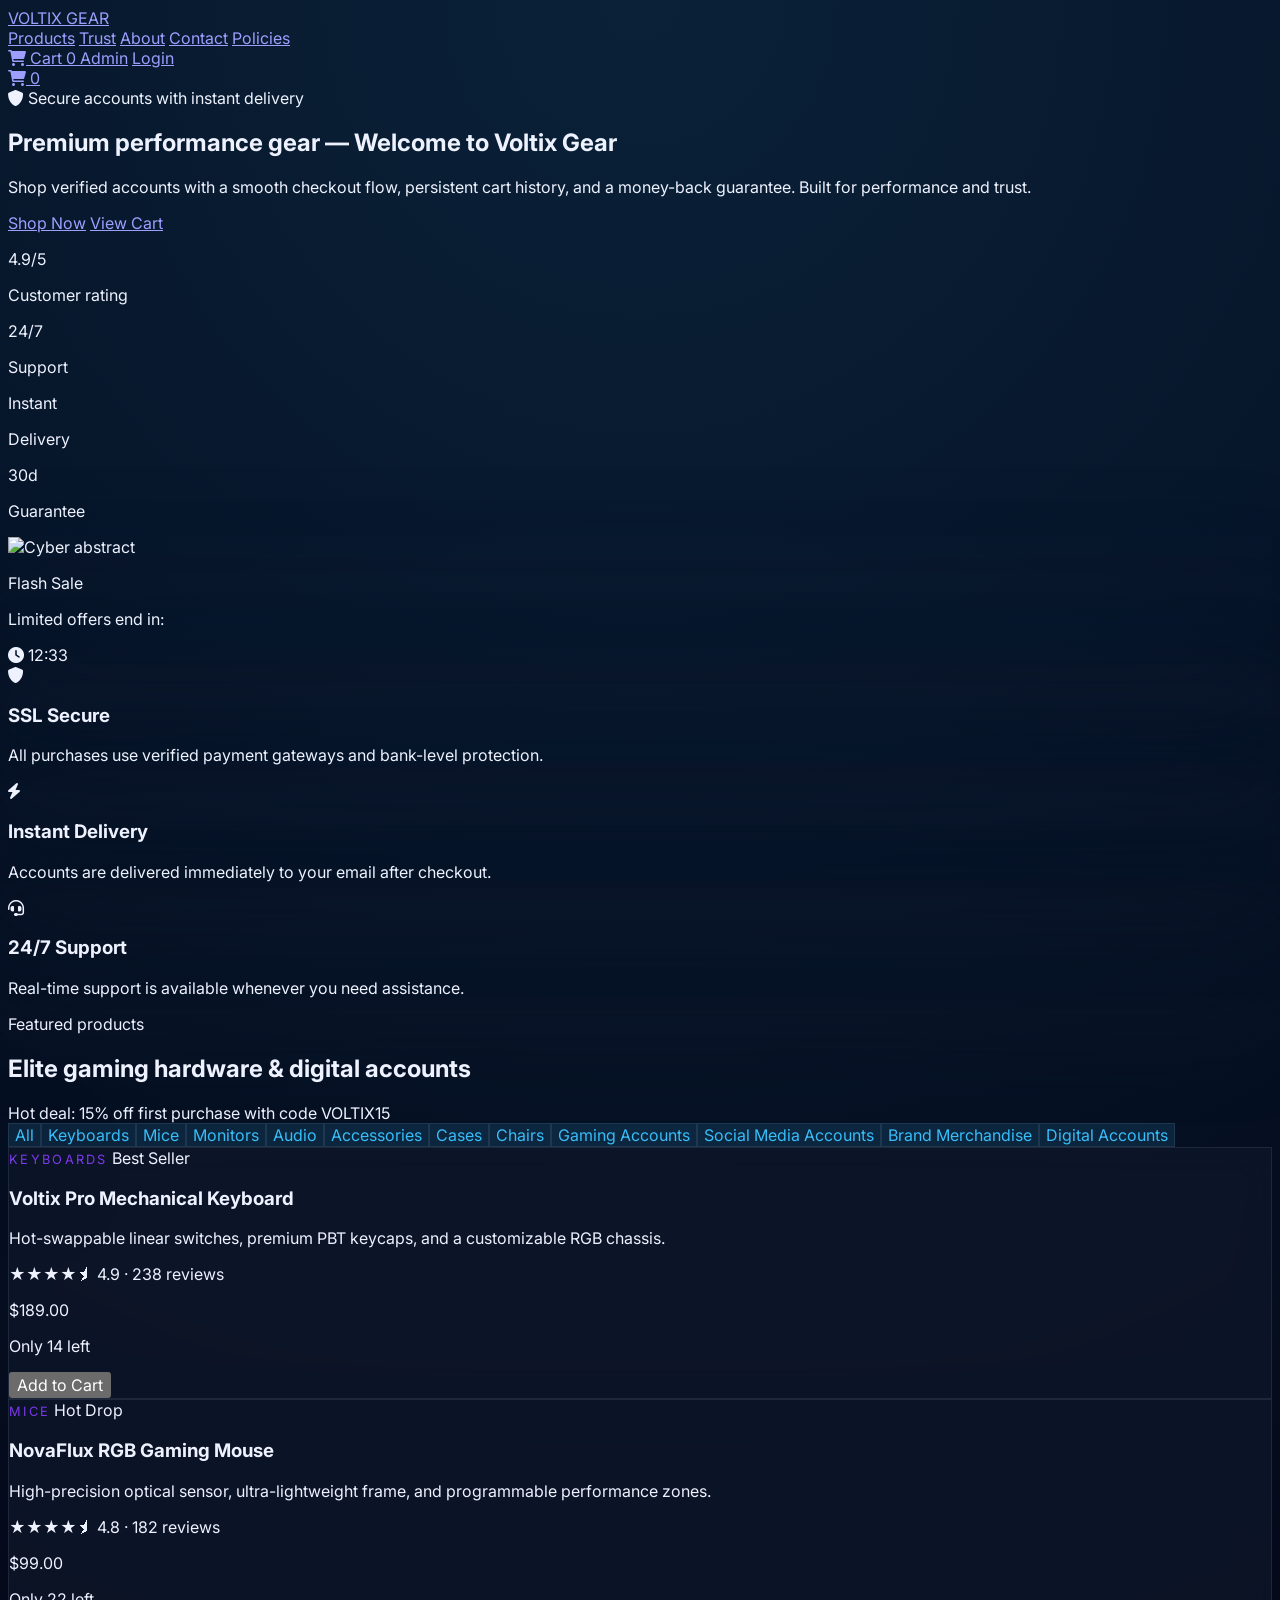
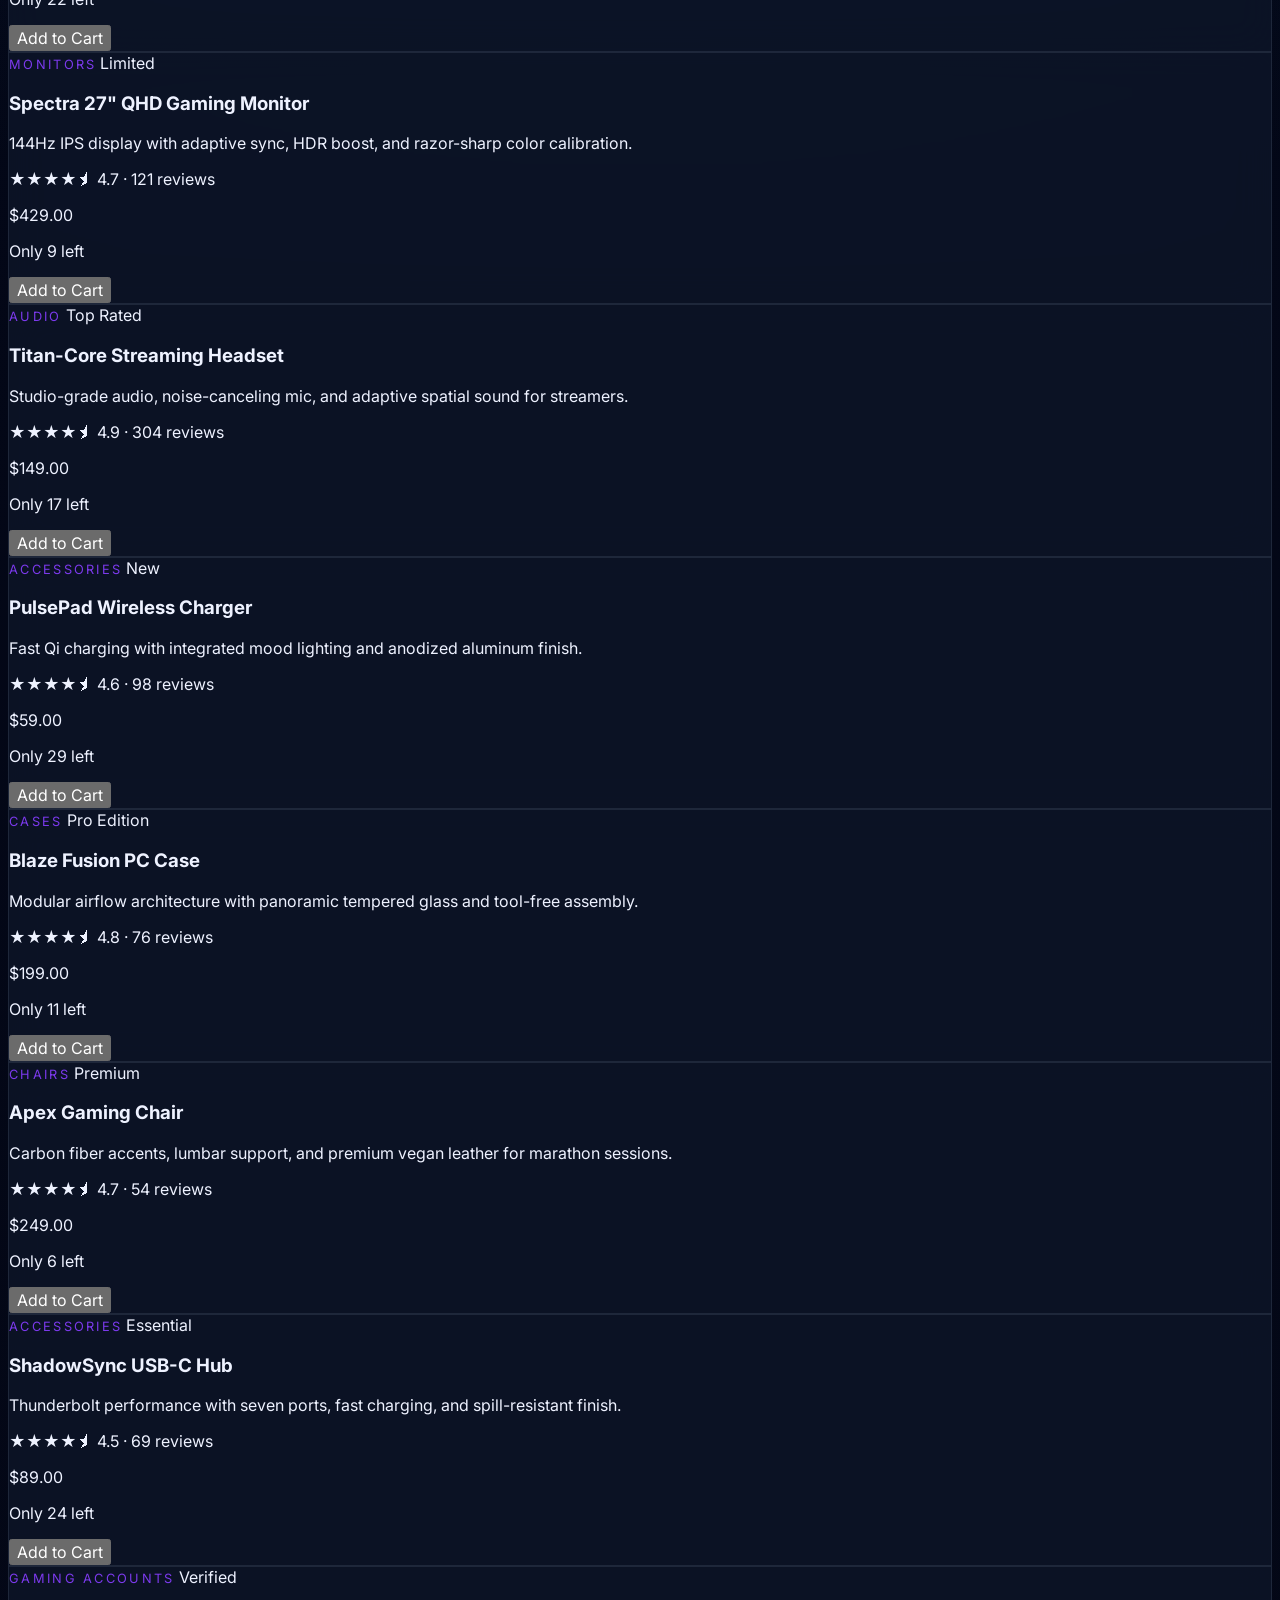
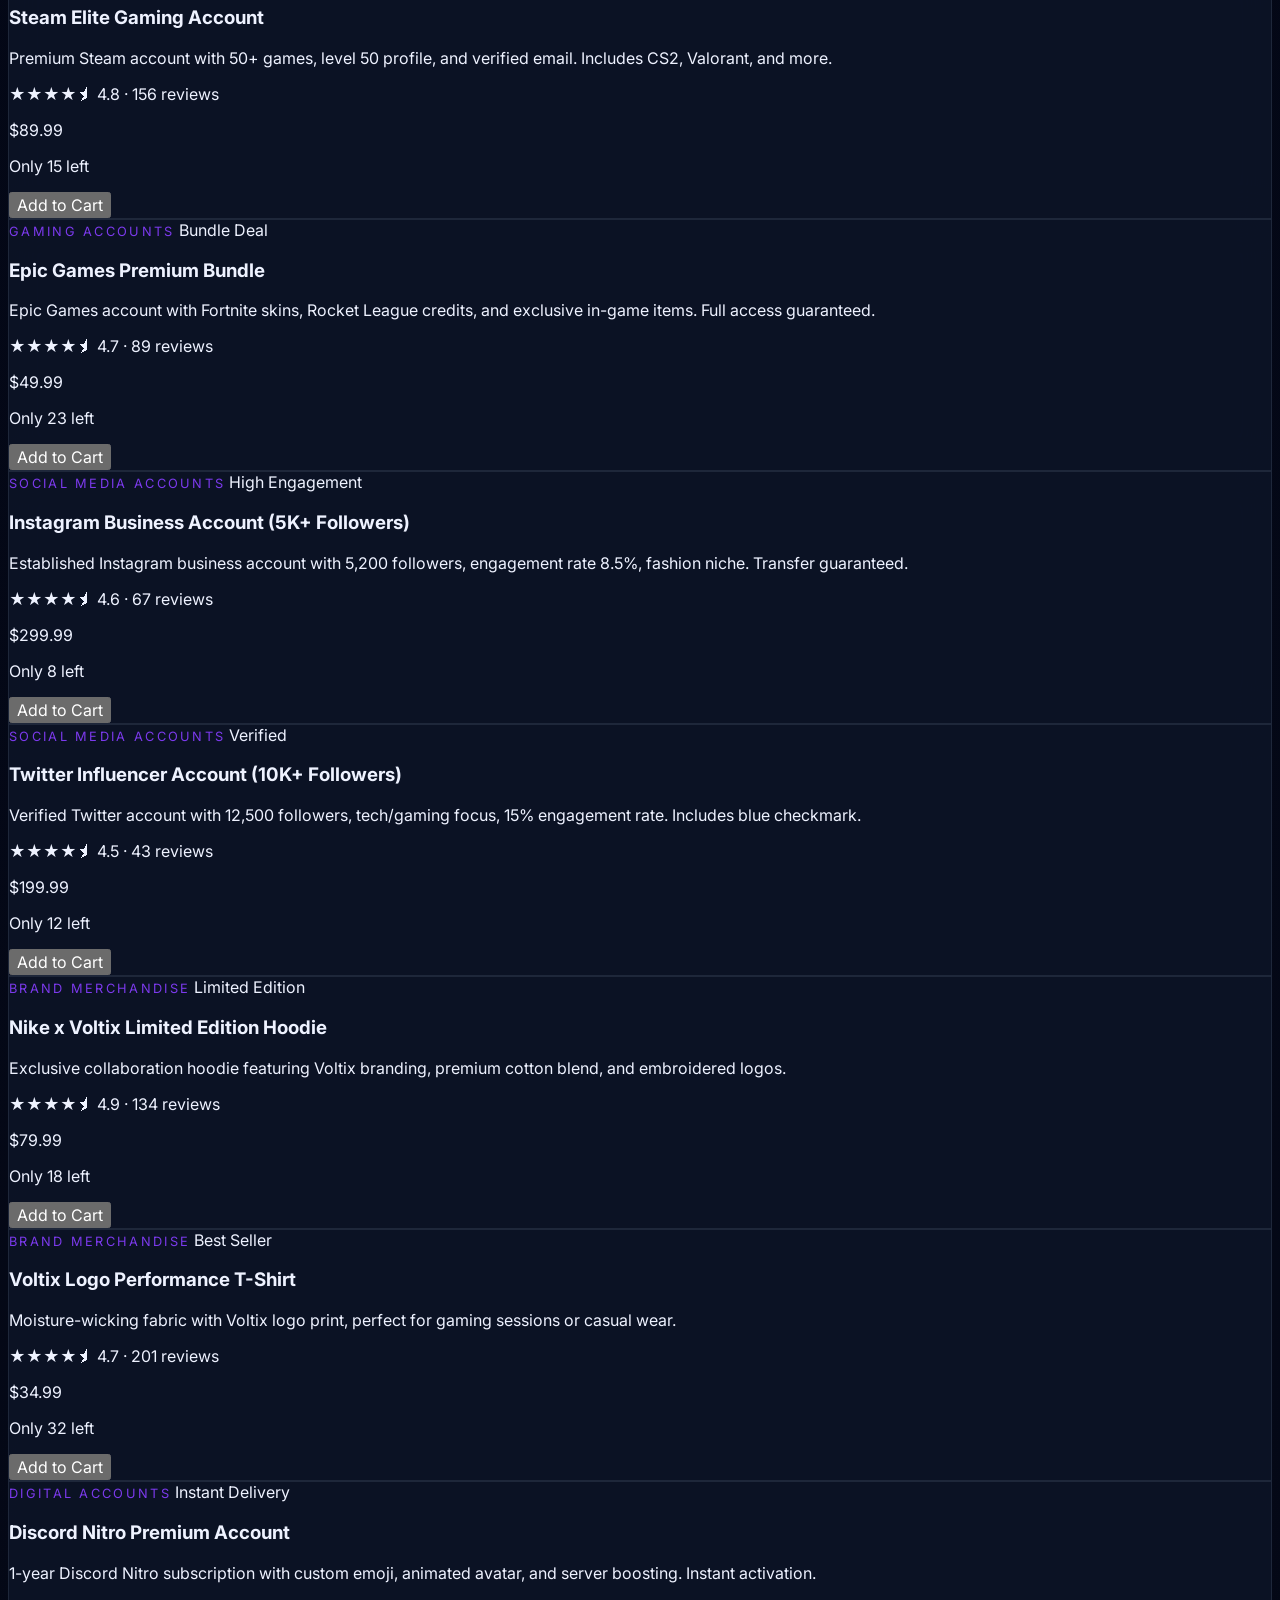
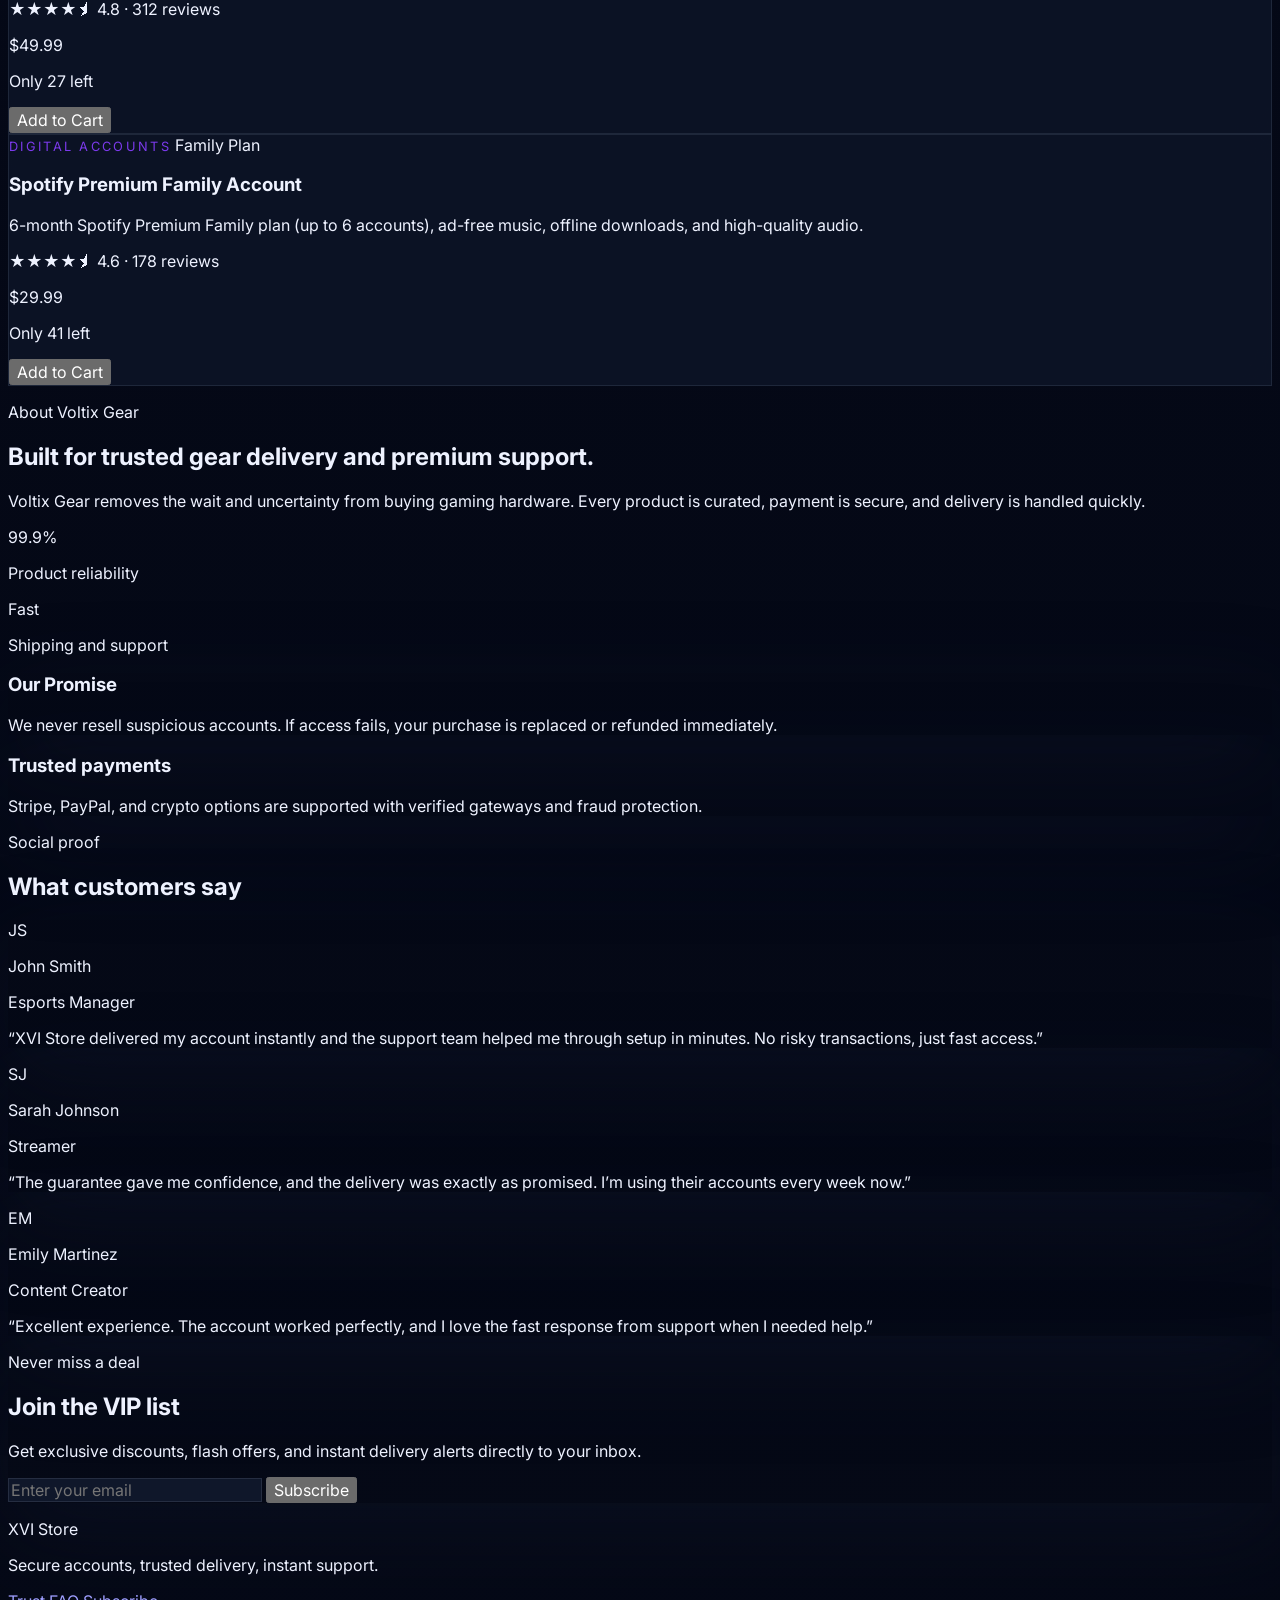
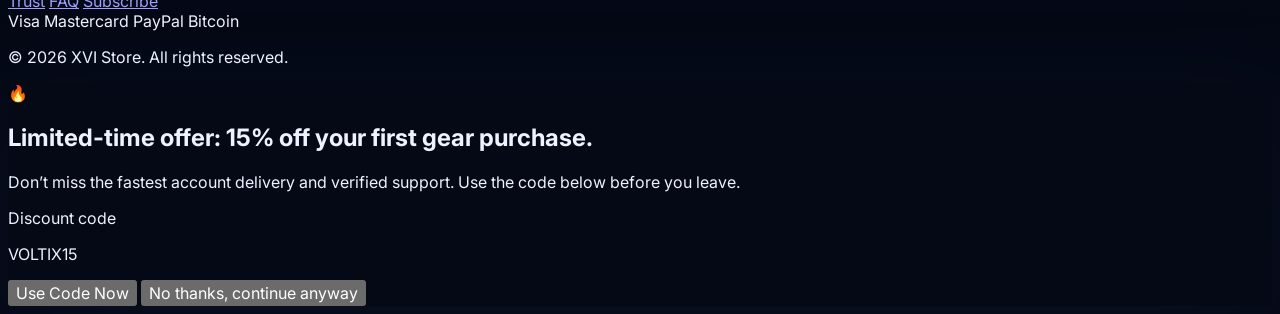
==== index.html @ 2f72af15 "Add digital accounts and brand merchandise products with new categories" ====
<!DOCTYPE html>
<html lang="en">

<head>
    <meta charset="UTF-8">
    <meta name="viewport" content="width=device-width, initial-scale=1.0">
    <title>Voltix Gear | Premium Gaming Hardware</title>
    <meta name="description"
        content="Voltix Gear delivers premium gaming gear with fast delivery, secure checkout, and support.">
    <link href="https://fonts.googleapis.com/css2?family=Inter:wght@400;600;800&display=swap" rel="stylesheet">
    <link href="https://cdnjs.cloudflare.com/ajax/libs/font-awesome/6.0.0/css/all.min.css" rel="stylesheet">
    <script src="https://cdn.tailwindcss.com"></script>
    <link rel="stylesheet" href="css/style.css">
</head>

<body class="bg-slate-950 text-white antialiased">
    <header class="sticky top-0 z-40 bg-slate-900 border-b border-slate-800">
        <div class="max-w-7xl mx-auto px-4 sm:px-6 lg:px-8">
            <div class="flex items-center justify-between h-16">
                <a href="index.html" class="text-sky-300 font-extrabold text-2xl tracking-wider">VOLTIX <span
                        class="text-white">GEAR</span></a>
                <nav class="hidden md:flex items-center gap-8 text-sm font-medium text-gray-300">
                    <a href="#products" class="hover:text-yellow-400 transition">Products</a>
                    <a href="#trust" class="hover:text-yellow-400 transition">Trust</a>
                    <a href="about.html" class="hover:text-yellow-400 transition">About</a>
                    <a href="contact.html" class="hover:text-yellow-400 transition">Contact</a>
                    <a href="policies.html" class="hover:text-yellow-400 transition">Policies</a>
                </nav>
                <div class="hidden md:flex items-center gap-4">
                    <a href="cart.html"
                        class="relative inline-flex items-center gap-2 rounded-full bg-slate-800 px-4 py-2 text-sm font-semibold text-gray-200 hover:bg-slate-700 transition">
                        <i class="fas fa-shopping-cart"></i>
                        Cart
                        <span id="cartCount"
                            class="inline-flex h-6 min-w-[1.5rem] items-center justify-center rounded-full bg-yellow-400 text-slate-950 text-xs font-bold">0</span>
                    </a>
                    <a href="admin.html"
                        class="rounded-full border border-slate-700 px-4 py-2 text-sm text-gray-300 hover:border-yellow-400 hover:text-white transition">Admin</a>
                    <span id="userStatus" class="text-sm text-gray-300"></span>
                </div>
                <a href="cart.html"
                    class="md:hidden inline-flex items-center gap-2 rounded-full bg-yellow-400 px-4 py-2 text-slate-950 text-sm font-bold hover:bg-yellow-500 transition">
                    <i class="fas fa-shopping-cart"></i>
                    <span id="cartCountMobile">0</span>
                </a>
            </div>
        </div>
    </header>
    <main>
        <section class="relative overflow-hidden bg-slate-950">
            <div class="absolute inset-0 bg-gradient-to-br from-slate-950 via-transparent to-[#0b1120] opacity-80">
            </div>
            <div class="relative max-w-7xl mx-auto px-4 sm:px-6 lg:px-8 py-24 lg:py-32">
                <div class="grid gap-12 lg:grid-cols-2 items-center">
                    <div class="space-y-8">
                        <div
                            class="inline-flex items-center gap-3 rounded-full bg-slate-900/80 px-4 py-2 text-sm text-amber-300 font-semibold tracking-wide">
                            <i class="fas fa-shield-alt"></i>
                            Secure accounts with instant delivery
                        </div>
                        <div class="space-y-6">
                            <h1 class="text-5xl md:text-6xl font-extrabold leading-tight tracking-tight">
                                Premium performance gear — <span class="text-yellow-400">Welcome to Voltix
                                    Gear</span>
                            </h1>
                            <p class="text-lg md:text-xl text-gray-300 max-w-2xl body-text">Shop verified accounts with
                                a smooth checkout flow, persistent cart history, and a money-back guarantee. Built for
                                performance and trust.</p>
                        </div>
                        <div class="flex flex-col sm:flex-row gap-4 sm:items-center">
                            <a href="#products"
                                class="inline-flex items-center justify-center rounded-full bg-yellow-400 px-8 py-4 text-sm font-bold text-slate-950 transition hover:bg-yellow-500">Shop
                                Now</a>
                            <a href="cart.html"
                                class="inline-flex items-center justify-center rounded-full border border-slate-700 px-8 py-4 text-sm font-semibold text-white hover:border-yellow-400 transition">View
                                Cart</a>
                        </div>
                        <div class="grid grid-cols-2 gap-4 sm:grid-cols-4">
                            <div class="rounded-3xl bg-slate-950/90 border border-slate-800 p-5 text-center">
                                <p class="text-3xl font-bold text-white">4.9/5</p>
                                <p class="text-sm text-gray-400">Customer rating</p>
                            </div>
                            <div class="rounded-3xl bg-slate-950/90 border border-slate-800 p-5 text-center">
                                <p class="text-3xl font-bold text-white">24/7</p>
                                <p class="text-sm text-gray-400">Support</p>
                            </div>
                            <div class="rounded-3xl bg-slate-950/90 border border-slate-800 p-5 text-center">
                                <p class="text-3xl font-bold text-white">Instant</p>
                                <p class="text-sm text-gray-400">Delivery</p>
                            </div>
                            <div class="rounded-3xl bg-slate-950/90 border border-slate-800 p-5 text-center">
                                <p class="text-3xl font-bold text-white">30d</p>
                                <p class="text-sm text-gray-400">Guarantee</p>
                            </div>
                        </div>
                    </div>
                    <div class="relative">
                        <div class="absolute -right-12 top-12 w-56 h-56 rounded-full bg-yellow-400/15 blur-3xl"></div>
                        <img src="https://images.unsplash.com/photo-1550751827-4bd374c3f58b?ixlib=rb-1.2.1&auto=format&fit=crop&w=1200&q=80"
                            alt="Cyber abstract" class="w-full rounded-[2rem] border border-slate-800 shadow-soft">
                        <div
                            class="absolute bottom-0 left-1/2 right-1/2 translate-x-[-50%] translate-y-1/2 w-11/12 rounded-3xl bg-slate-950/95 border border-slate-800 p-6 shadow-soft lg:w-4/5">
                            <div class="flex flex-col sm:flex-row sm:items-center sm:justify-between gap-4">
                                <div>
                                    <p class="text-sm uppercase tracking-[0.4em] text-amber-300 font-semibold">Flash
                                        Sale</p>
                                    <p class="mt-2 text-lg font-bold text-white">Limited offers end in:</p>
                                </div>
                                <div
                                    class="inline-flex items-center gap-2 rounded-full bg-slate-900 px-4 py-2 text-sm text-white">
                                    <i class="fas fa-clock"></i>
                                    <span id="heroCountdown">00:12:34</span>
                                </div>
                            </div>
                        </div>
                    </div>
                </div>
            </div>
        </section>
        <section id="trust" class="py-16 bg-slate-900 border-t border-slate-800">
            <div class="max-w-7xl mx-auto px-4 sm:px-6 lg:px-8">
                <div class="grid gap-6 md:grid-cols-3">
                    <div class="rounded-3xl border border-slate-800 bg-slate-950/80 p-8 text-center shadow-soft">
                        <i class="fas fa-shield-alt text-yellow-400 text-4xl mb-4"></i>
                        <h3 class="text-xl font-bold mb-2">SSL Secure</h3>
                        <p class="text-gray-300 body-text">All purchases use verified payment gateways and bank-level
                            protection.</p>
                    </div>
                    <div class="rounded-3xl border border-slate-800 bg-slate-950/80 p-8 text-center shadow-soft">
                        <i class="fas fa-bolt text-yellow-400 text-4xl mb-4"></i>
                        <h3 class="text-xl font-bold mb-2">Instant Delivery</h3>
                        <p class="text-gray-300 body-text">Accounts are delivered immediately to your email after
                            checkout.</p>
                    </div>
                    <div class="rounded-3xl border border-slate-800 bg-slate-950/80 p-8 text-center shadow-soft">
                        <i class="fas fa-headset text-yellow-400 text-4xl mb-4"></i>
                        <h3 class="text-xl font-bold mb-2">24/7 Support</h3>
                        <p class="text-gray-300 body-text">Real-time support is available whenever you need assistance.
                        </p>
                    </div>
                </div>
            </div>
        </section>
        <section id="products" class="py-16">
            <div class="max-w-7xl mx-auto px-4 sm:px-6 lg:px-8">
                <div class="flex flex-col gap-4 md:flex-row md:items-end md:justify-between mb-10">
                    <div>
                        <p class="text-sm uppercase tracking-[0.35em] text-amber-300 font-semibold">Featured products
                        </p>
                        <h2 class="mt-3 text-4xl font-extrabold text-white">Elite gaming hardware & digital accounts</h2>
                    </div>
                    <div class="rounded-full bg-slate-900 border border-slate-800 px-4 py-3 text-sm text-gray-300">
                        <span class="font-semibold text-white">Hot deal:</span> 15% off first purchase with code <span
                            class="text-amber-300">VOLTIX15</span>
                    </div>
                </div>
                <div id="categoryFilters" class="flex flex-wrap gap-4 mb-8"></div>
                <div id="productGrid" class="grid gap-6 lg:grid-cols-4"></div>
            </div>
        </section>
        <section id="about" class="py-16 bg-slate-900 border-t border-slate-800">
            <div class="max-w-7xl mx-auto px-4 sm:px-6 lg:px-8">
                <div class="grid gap-10 lg:grid-cols-2 items-center">
                    <div>
                        <p class="text-sm uppercase tracking-[0.35em] text-amber-300 font-semibold">About Voltix Gear
                        </p>
                        <h2 class="mt-3 text-4xl font-extrabold text-white">Built for trusted gear delivery and premium
                            support.</h2>
                        <p class="mt-6 text-gray-300 body-text leading-8">Voltix Gear removes the wait and uncertainty
                            from buying gaming hardware. Every product is curated, payment is secure, and delivery is
                            handled quickly.</p>
                        <div class="mt-8 grid gap-4 sm:grid-cols-2">
                            <div class="rounded-3xl bg-slate-950/90 border border-slate-800 p-6">
                                <p class="text-3xl font-bold text-white">99.9%</p>
                                <p class="text-gray-400 text-sm">Product reliability</p>
                            </div>
                            <div class="rounded-3xl bg-slate-950/90 border border-slate-800 p-6">
                                <p class="text-3xl font-bold text-white"><span class="text-yellow-400">Fast</span></p>
                                <p class="text-gray-400 text-sm">Shipping and support</p>
                            </div>
                        </div>
                    </div>
                    <div class="space-y-5">
                        <div class="rounded-3xl bg-slate-950/95 border border-slate-800 p-6 shadow-soft">
                            <h3 class="text-xl font-bold text-white mb-3">Our Promise</h3>
                            <p class="text-gray-300 body-text">We never resell suspicious accounts. If access fails,
                                your purchase is replaced or refunded immediately.</p>
                        </div>
                        <div class="rounded-3xl bg-slate-950/95 border border-slate-800 p-6 shadow-soft">
                            <h3 class="text-xl font-bold text-white mb-3">Trusted payments</h3>
                            <p class="text-gray-300 body-text">Stripe, PayPal, and crypto options are supported with
                                verified gateways and fraud protection.</p>
                        </div>
                    </div>
                </div>
            </div>
        </section>
        <section id="testimonials" class="py-16">
            <div class="max-w-7xl mx-auto px-4 sm:px-6 lg:px-8">
                <div class="text-center mb-12">
                    <p class="text-sm uppercase tracking-[0.35em] text-amber-300 font-semibold">Social proof</p>
                    <h2 class="mt-3 text-4xl font-extrabold text-white">What customers say</h2>
                </div>
                <div class="grid gap-6 md:grid-cols-3">
                    <article class="rounded-[2rem] bg-slate-950/95 border border-slate-800 p-8 shadow-soft">
                        <div class="flex items-center gap-4 mb-5">
                            <span
                                class="inline-flex h-12 w-12 items-center justify-center rounded-full bg-yellow-400 text-slate-950">JS</span>
                            <div>
                                <p class="font-semibold text-white">John Smith</p>
                                <p class="text-sm text-gray-400">Esports Manager</p>
                            </div>
                        </div>
                        <p class="text-gray-300 body-text">“XVI Store delivered my account instantly and the support
                            team helped me through setup in minutes. No risky transactions, just fast access.”</p>
                    </article>
                    <article class="rounded-[2rem] bg-slate-950/95 border border-slate-800 p-8 shadow-soft">
                        <div class="flex items-center gap-4 mb-5">
                            <span
                                class="inline-flex h-12 w-12 items-center justify-center rounded-full bg-yellow-400 text-slate-950">SJ</span>
                            <div>
                                <p class="font-semibold text-white">Sarah Johnson</p>
                                <p class="text-sm text-gray-400">Streamer</p>
                            </div>
                        </div>
                        <p class="text-gray-300 body-text">“The guarantee gave me confidence, and the delivery was
                            exactly as promised. I’m using their accounts every week now.”</p>
                    </article>
                    <article class="rounded-[2rem] bg-slate-950/95 border border-slate-800 p-8 shadow-soft">
                        <div class="flex items-center gap-4 mb-5">
                            <span
                                class="inline-flex h-12 w-12 items-center justify-center rounded-full bg-yellow-400 text-slate-950">EM</span>
                            <div>
                                <p class="font-semibold text-white">Emily Martinez</p>
                                <p class="text-sm text-gray-400">Content Creator</p>
                            </div>
                        </div>
                        <p class="text-gray-300 body-text">“Excellent experience. The account worked perfectly, and I
                            love the fast response from support when I needed help.”</p>
                    </article>
                </div>
            </div>
        </section>
        <section id="capture" class="py-16 bg-slate-900 border-t border-slate-800">
            <div class="max-w-4xl mx-auto px-4 sm:px-6 lg:px-8 text-center">
                <div class="rounded-[2rem] bg-slate-950/95 border border-slate-800 p-10 shadow-soft">
                    <p class="text-sm uppercase tracking-[0.35em] text-amber-300 font-semibold">Never miss a deal</p>
                    <h2 class="mt-4 text-4xl font-extrabold text-white">Join the VIP list</h2>
                    <p class="mt-4 text-gray-300 body-text mx-auto max-w-2xl">Get exclusive discounts, flash offers, and
                        instant delivery alerts directly to your inbox.</p>
                    <form class="mt-8 grid gap-4 sm:grid-cols-[1fr_auto]">
                        <input type="email" placeholder="Enter your email"
                            class="rounded-full border border-slate-700 bg-slate-900 px-5 py-4 text-white outline-none focus:border-yellow-400 focus:ring-2 focus:ring-amber-300" />
                        <button
                            class="rounded-full bg-yellow-400 px-6 py-4 font-bold text-slate-950 hover:bg-yellow-500 transition">Subscribe</button>
                    </form>
                </div>
            </div>
        </section>
    </main>
    <footer class="bg-slate-900 border-t border-slate-800 py-12">
        <div class="max-w-7xl mx-auto px-4 sm:px-6 lg:px-8 text-center">
            <div class="flex flex-col items-center gap-4 sm:flex-row sm:justify-between sm:text-left">
                <div>
                    <p class="text-lg font-bold text-white">XVI Store</p>
                    <p class="text-gray-400 text-sm">Secure accounts, trusted delivery, instant support.</p>
                </div>
                <div class="flex flex-wrap justify-center gap-4 text-sm text-gray-400">
                    <a href="#trust" class="hover:text-yellow-400 transition">Trust</a>
                    <a href="#faq" class="hover:text-yellow-400 transition">FAQ</a>
                    <a href="#capture" class="hover:text-yellow-400 transition">Subscribe</a>
                </div>
            </div>
            <div class="mt-10 flex flex-wrap justify-center gap-4 text-gray-500 text-sm">
                <span>Visa</span>
                <span>Mastercard</span>
                <span>PayPal</span>
                <span>Bitcoin</span>
            </div>
            <p class="mt-8 text-gray-600 text-xs">&copy; 2026 XVI Store. All rights reserved.</p>
        </div>
    </footer>
    <div id="exitIntentModal" class="fixed inset-0 hidden items-center justify-center dialog-backdrop px-4 py-6 z-50">
        <div class="bg-slate-900 border border-slate-800 rounded-3xl max-w-lg w-full p-8 text-center shadow-soft">
            <div class="mb-6">
                <span
                    class="inline-flex items-center justify-center w-16 h-16 rounded-full bg-yellow-400 text-slate-950 text-2xl">🔥</span>
            </div>
            <h2 class="text-3xl font-extrabold mb-4">Limited-time offer: 15% off your first gear purchase.</h2>
            <p class="text-gray-300 body-text mb-6">Don’t miss the fastest account delivery and verified support. Use
                the code below before you leave.</p>
            <div class="rounded-xl bg-slate-950/80 border border-slate-800 p-4 mb-6">
                <p class="text-sm uppercase tracking-[0.25em] text-amber-300 font-semibold">Discount code</p>
                <p class="text-2xl font-bold text-white mt-2">VOLTIX15</p>
            </div>
            <button onclick="closeExitModal()"
                class="w-full inline-flex items-center justify-center rounded-full bg-yellow-400 text-slate-950 font-bold px-6 py-3 hover:bg-yellow-500 transition">Use
                Code Now</button>
            <button onclick="closeExitModal()" class="mt-4 text-sm text-gray-400 hover:text-white">No thanks, continue
                anyway</button>
        </div>
    </div>
    <script src="js/store.js" defer></script>
    <script src="js/main.js" defer></script>
</body>

</html>
---- css/style.css ----
:root {
    color-scheme: dark;
    --bg: #050916;
    --surface: #0f172a;
    --surface-soft: rgba(15, 23, 42, 0.72);
    --surface-strong: #111827;
    --text: #eef2ff;
    --muted: #94a3b8;
    --accent: #38bdf8;
    --accent-strong: #60a5fa;
    --accent-soft: rgba(56, 189, 248, 0.14);
    --success: #22c55e;
    --warning: #fbbf24;
    --danger: #fb7185;
    --radius: 30px;
}

html {
    scroll-behavior: smooth;
}

body {
    min-height: 100vh;
    font-family: 'Inter', sans-serif;
    background: radial-gradient(circle at top, rgba(56, 189, 248, 0.15), transparent 28%), linear-gradient(180deg, #020617 0%, #050916 100%);
    color: var(--text);
}

button,
input,
select,
textarea {
    font: inherit;
}

img {
    display: block;
    max-width: 100%;
}

.gradient-ring {
    position: relative;
    overflow: hidden;
    border-radius: 999px;
}

.gradient-ring::before {
    content: '';
    position: absolute;
    inset: 0;
    margin: -1px;
    background: linear-gradient(135deg, var(--accent), #7c3aed, rgba(255, 255, 255, 0.08));
    filter: blur(24px);
    opacity: 0.6;
}

.shadow-soft {
    box-shadow: 0 28px 90px rgba(15, 23, 42, 0.45);
}

.glass-card {
    background: rgba(15, 23, 42, 0.78);
    backdrop-filter: blur(18px);
    border: 1px solid rgba(148, 163, 184, 0.14);
}

.brand-logo {
    letter-spacing: 0.26em;
    text-transform: uppercase;
    font-weight: 800;
}

.category-pill {
    background: var(--surface-strong);
    color: var(--muted);
    border: 1px solid rgba(148, 163, 184, 0.14);
    transition: all 0.3s ease;
}

.category-pill:hover {
    background: var(--surface);
    color: var(--text);
    border-color: var(--accent);
}

.category-pill.active {
    background: var(--accent);
    color: var(--surface);
    border-color: var(--accent);
}

.toast {
    position: fixed;
    left: 50%;
    top: 1.5rem;
    transform: translateX(-50%) translateY(-120%);
    z-index: 60;
    padding: 1rem 1.4rem;
    border-radius: 999px;
    background: rgba(15, 23, 42, 0.94);
    border: 1px solid rgba(56, 189, 248, 0.22);
    color: #e0f2fe;
    opacity: 0;
    pointer-events: none;
    transition: transform 0.28s ease, opacity 0.28s ease;
}

.toast.active {
    transform: translateX(-50%) translateY(0);
    opacity: 1;
    pointer-events: auto;
}

.section-title {
    letter-spacing: 0.22em;
    text-transform: uppercase;
    color: #7dd3fc;
}

.card-label {
    font-size: 0.8rem;
    letter-spacing: 0.18em;
    text-transform: uppercase;
    color: #7c3aed;
}

.category-pill {
    background: rgba(56, 189, 248, 0.12);
    color: #38bdf8;
}

.btn-primary {
    background: linear-gradient(135deg, #38bdf8, #7c3aed);
    color: #ffffff;
}

.btn-primary:hover {
    filter: brightness(1.05);
}

input,
select,
textarea {
    background: #0f172a;
    border: 1px solid rgba(148, 163, 184, 0.16);
    color: var(--text);
    transition: border-color 0.22s ease, box-shadow 0.22s ease;
}

input:focus,
select:focus,
textarea:focus {
    outline: none;
    border-color: rgba(56, 189, 248, 0.88);
    box-shadow: 0 0 0 4px rgba(56, 189, 248, 0.12);
}

.product-card {
    transition: transform 0.28s ease, box-shadow 0.28s ease, border-color 0.28s ease;
}

.product-card:hover {
    transform: translateY(-6px);
    box-shadow: 0 28px 85px rgba(15, 23, 42, 0.35);
    border-color: rgba(56, 189, 248, 0.35);
}

.product-rating i {
    color: #38bdf8;
}

@media (max-width: 640px) {
    .hero-grid {
        display: grid;
        gap: 1.5rem;
    }

    .hero-visual {
        min-height: 360px;
    }
}
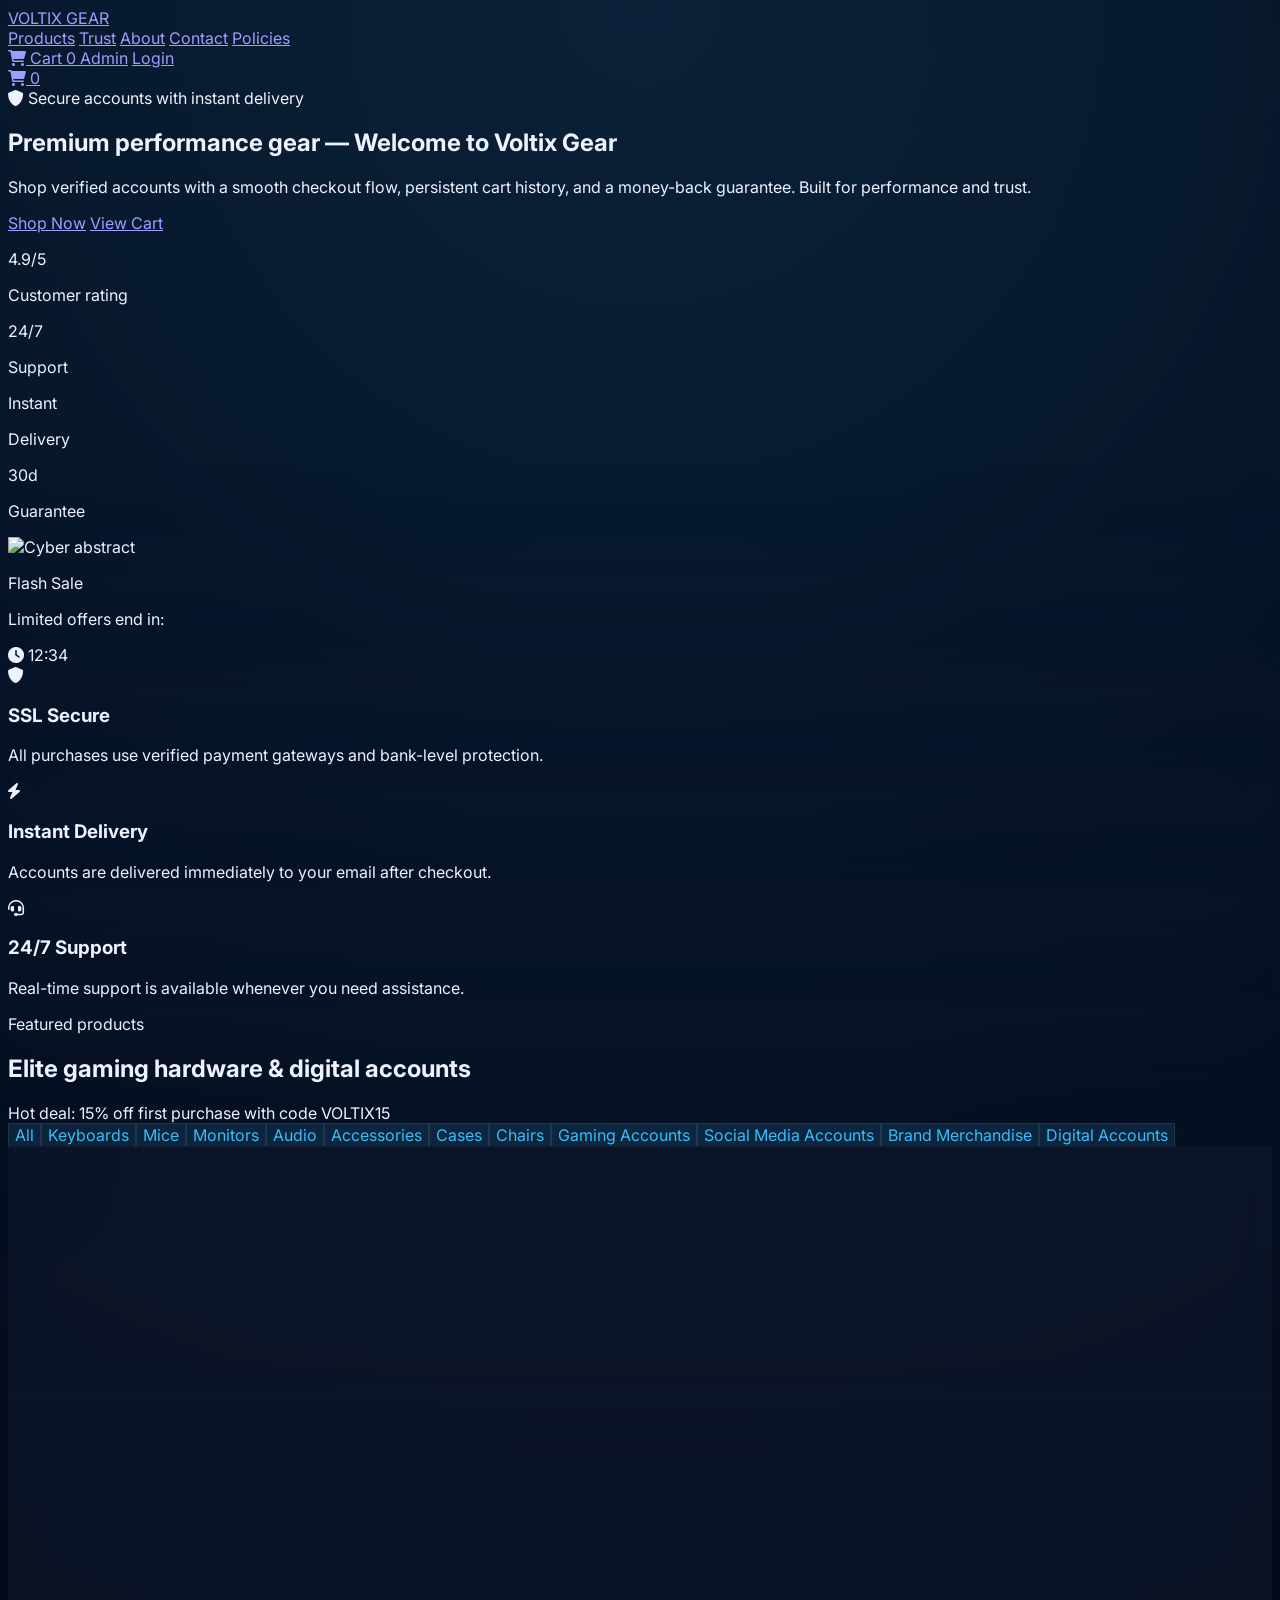
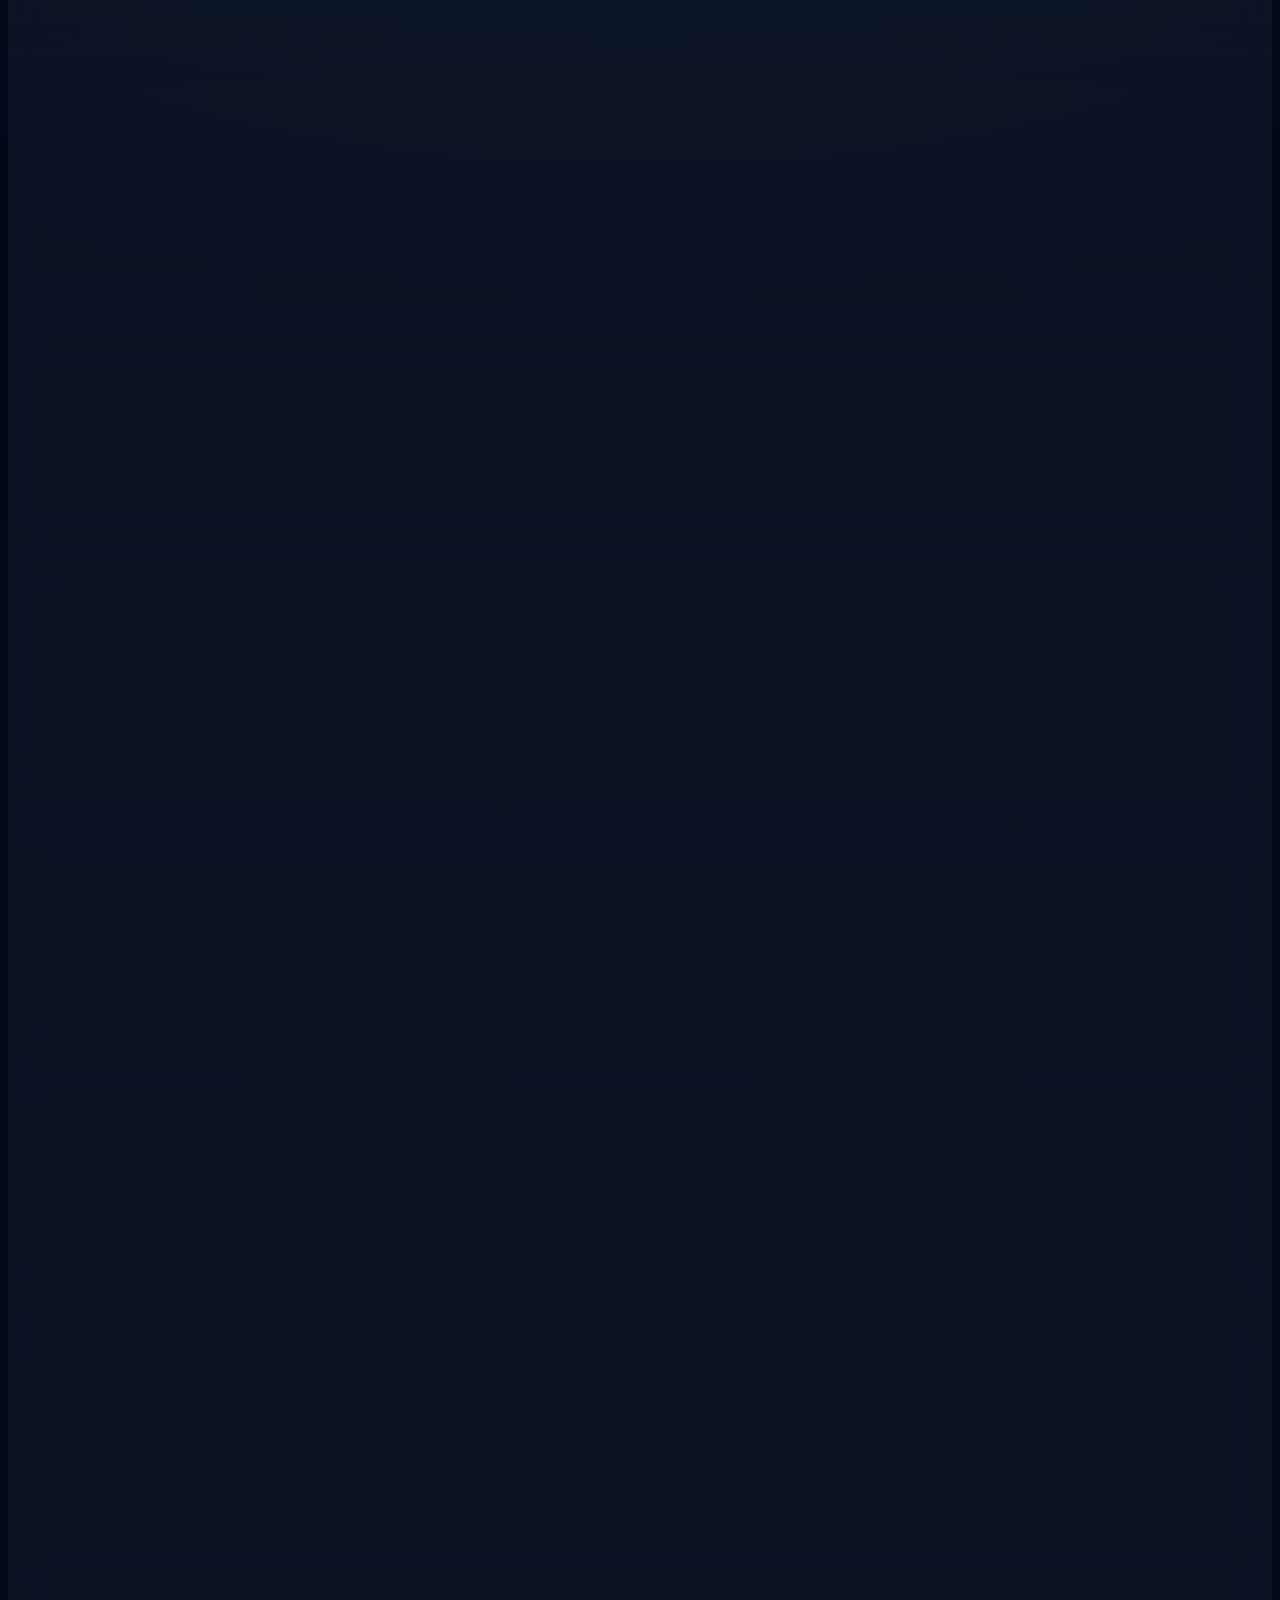
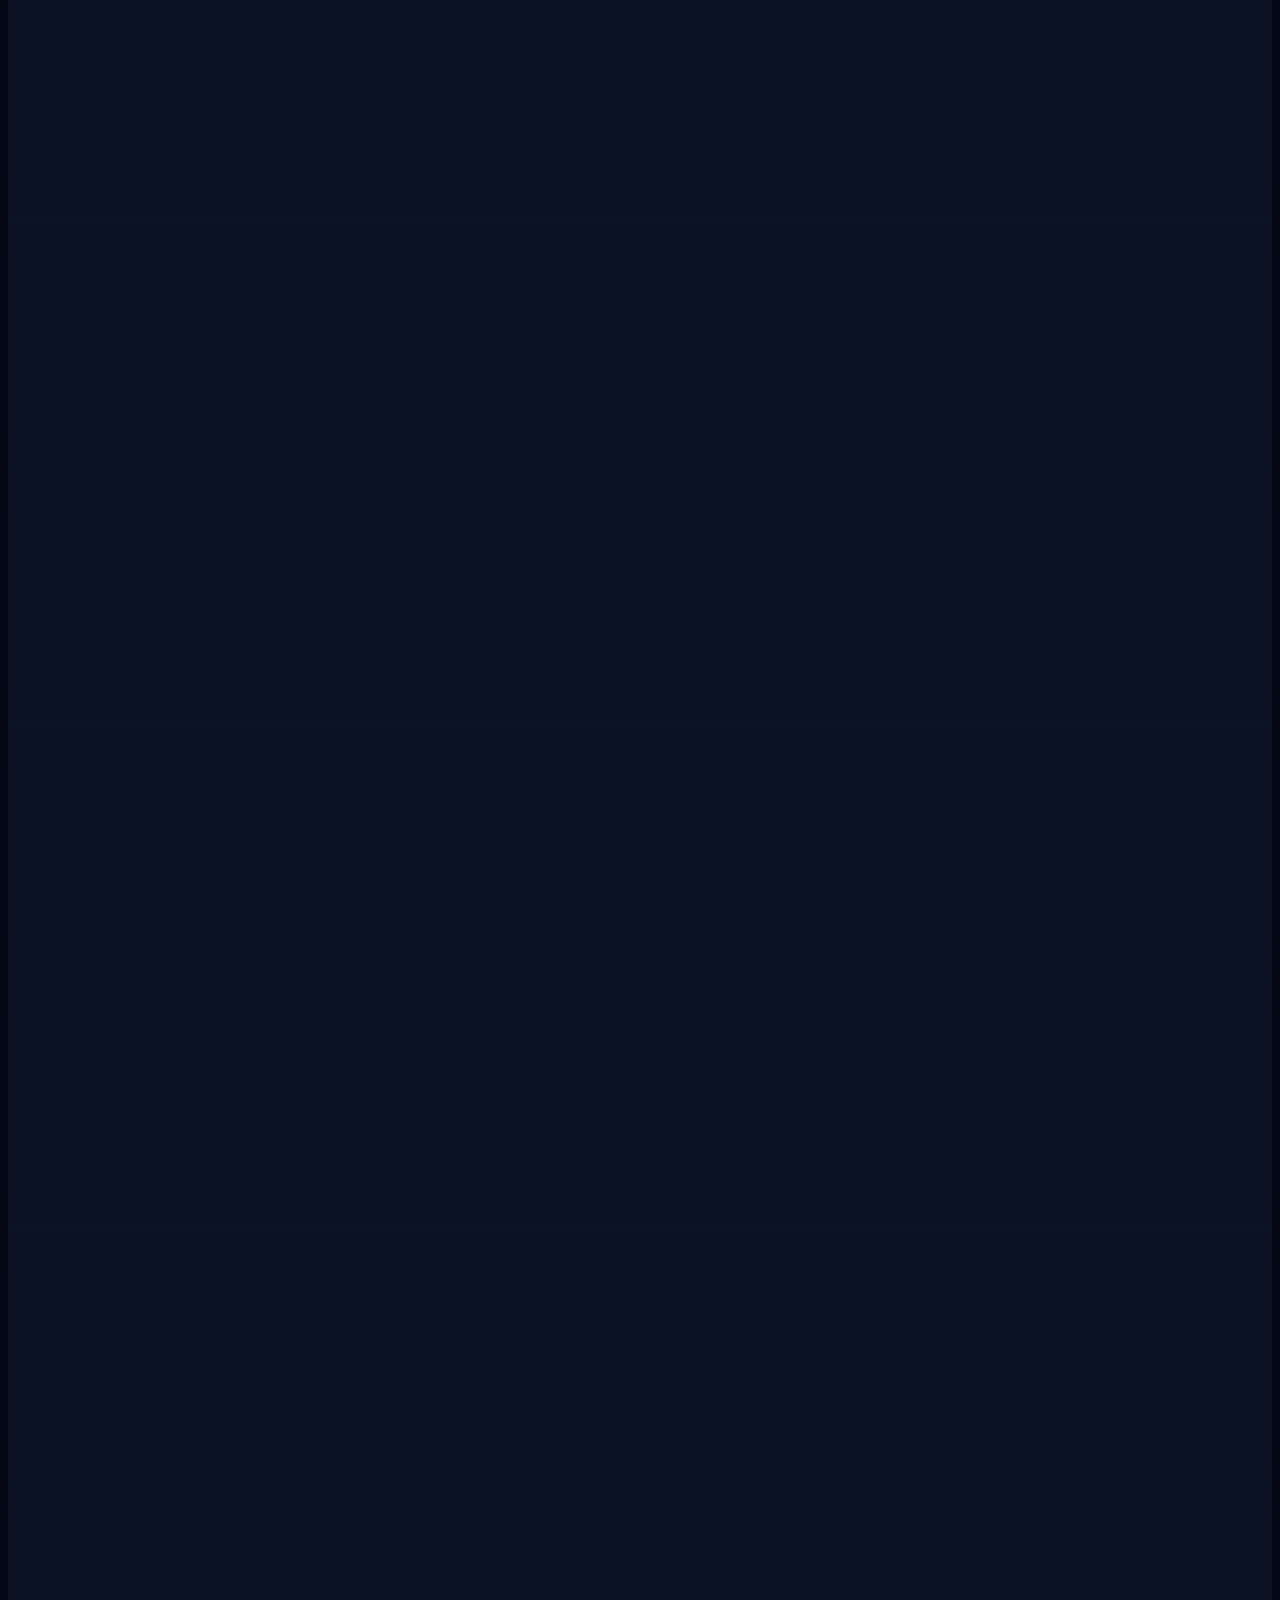
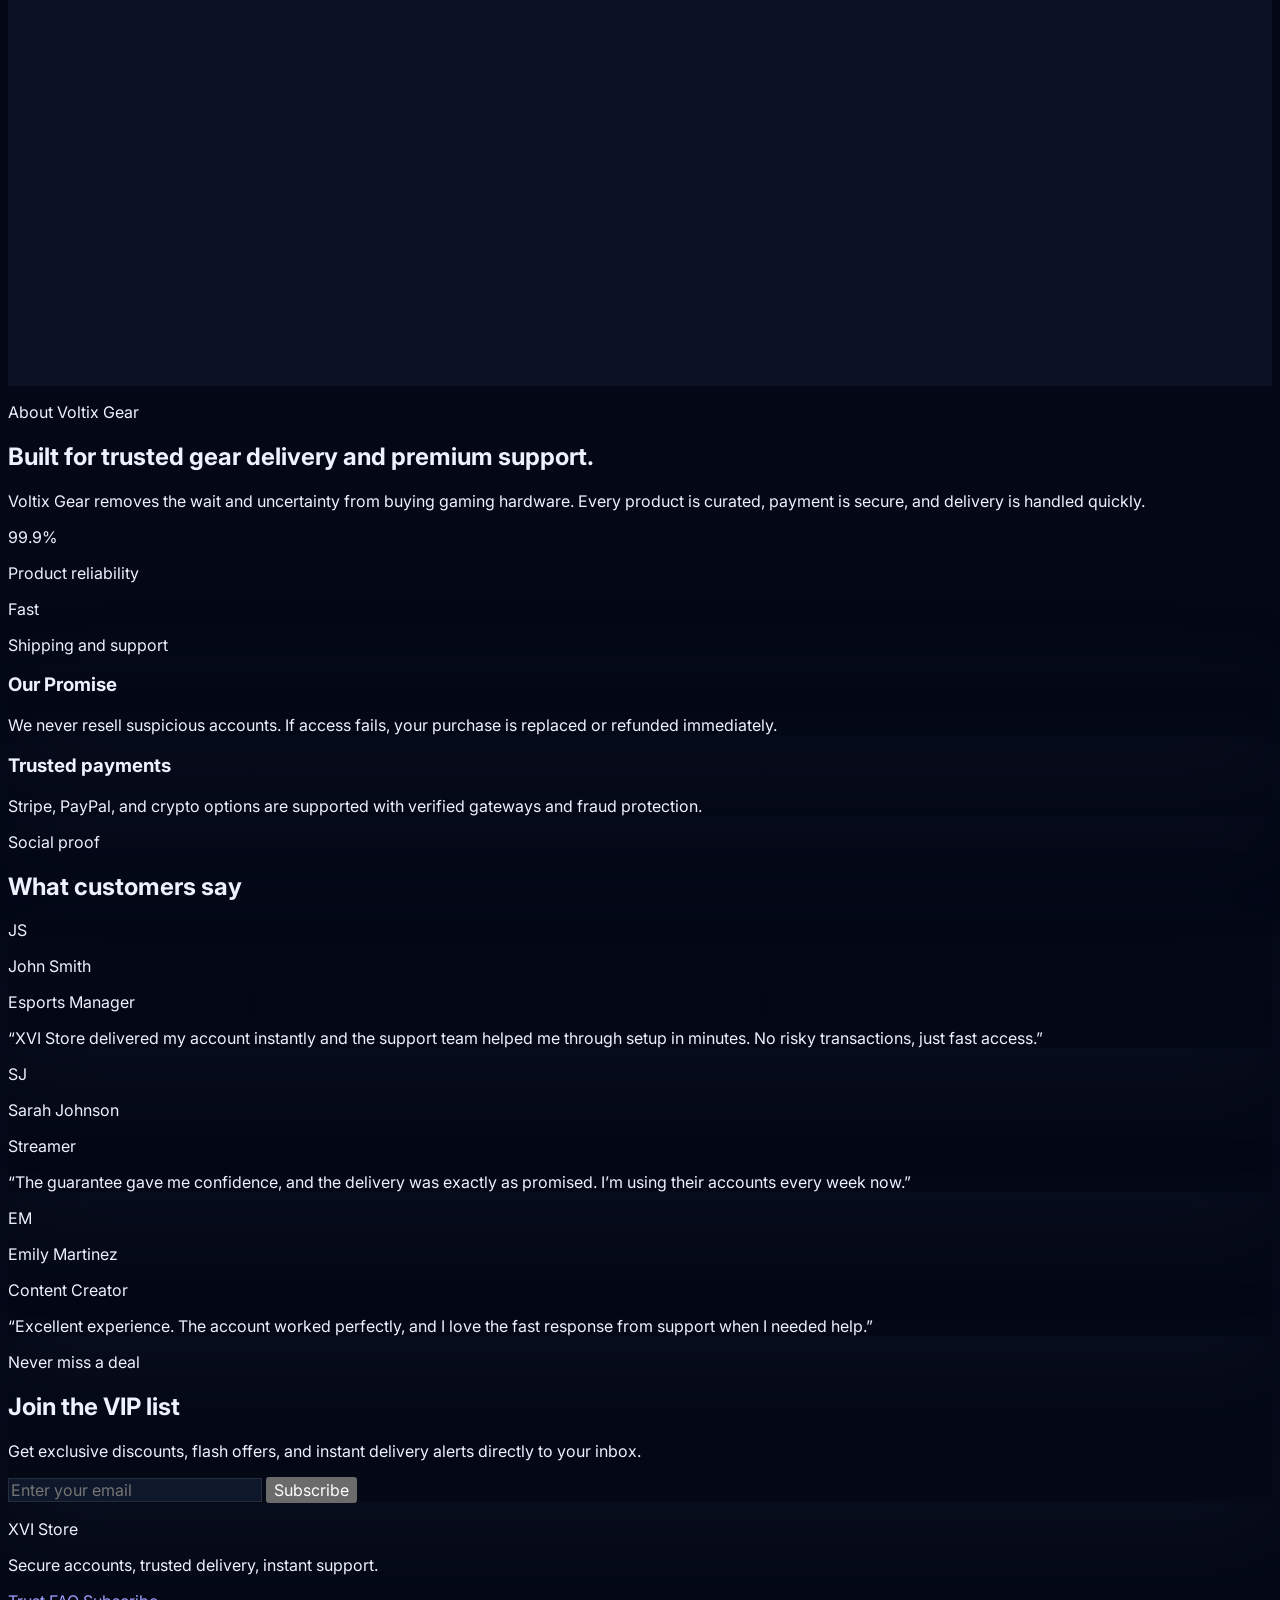
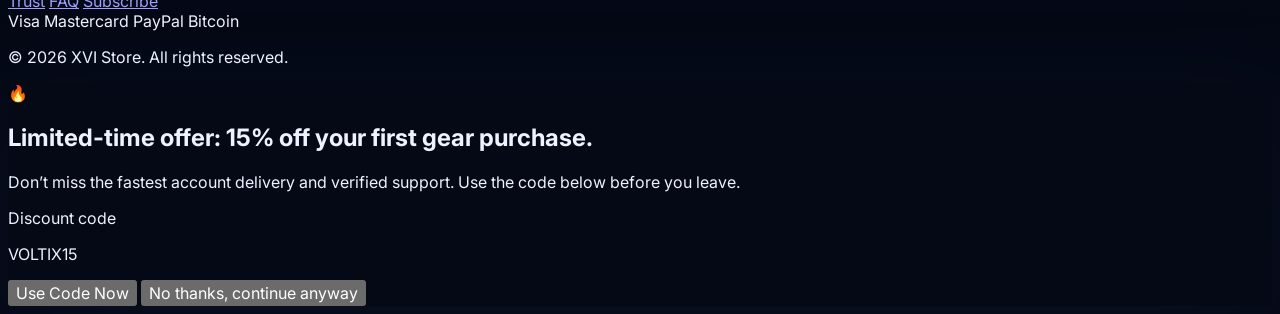
==== commit a2d2ac7d: "Add toast notification element for cart feedback" ====
--- a/index.html
+++ b/index.html
@@ -300,6 +300,8 @@
                 anyway</button>
         </div>
     </div>
+    <div id="toastMessage" class="toast"></div>
+
     <script src="js/store.js" defer></script>
     <script src="js/main.js" defer></script>
 </body>
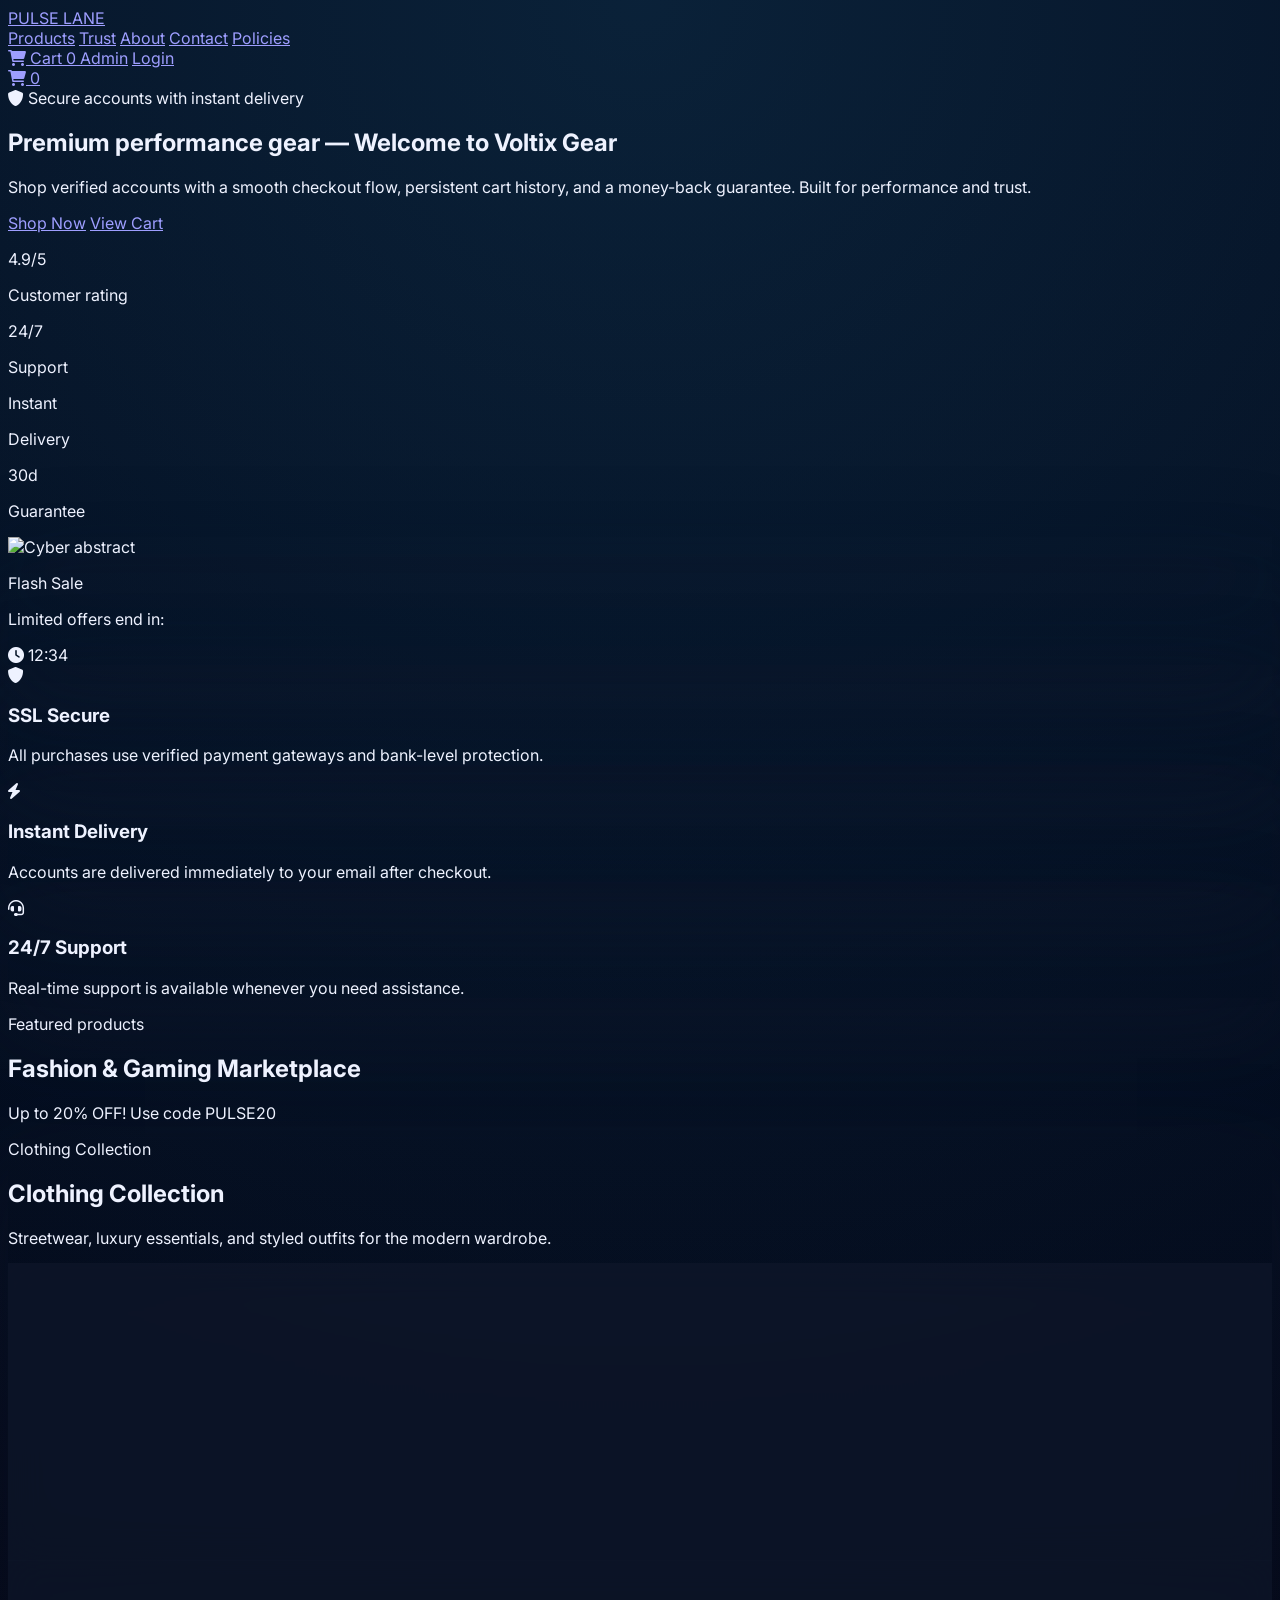
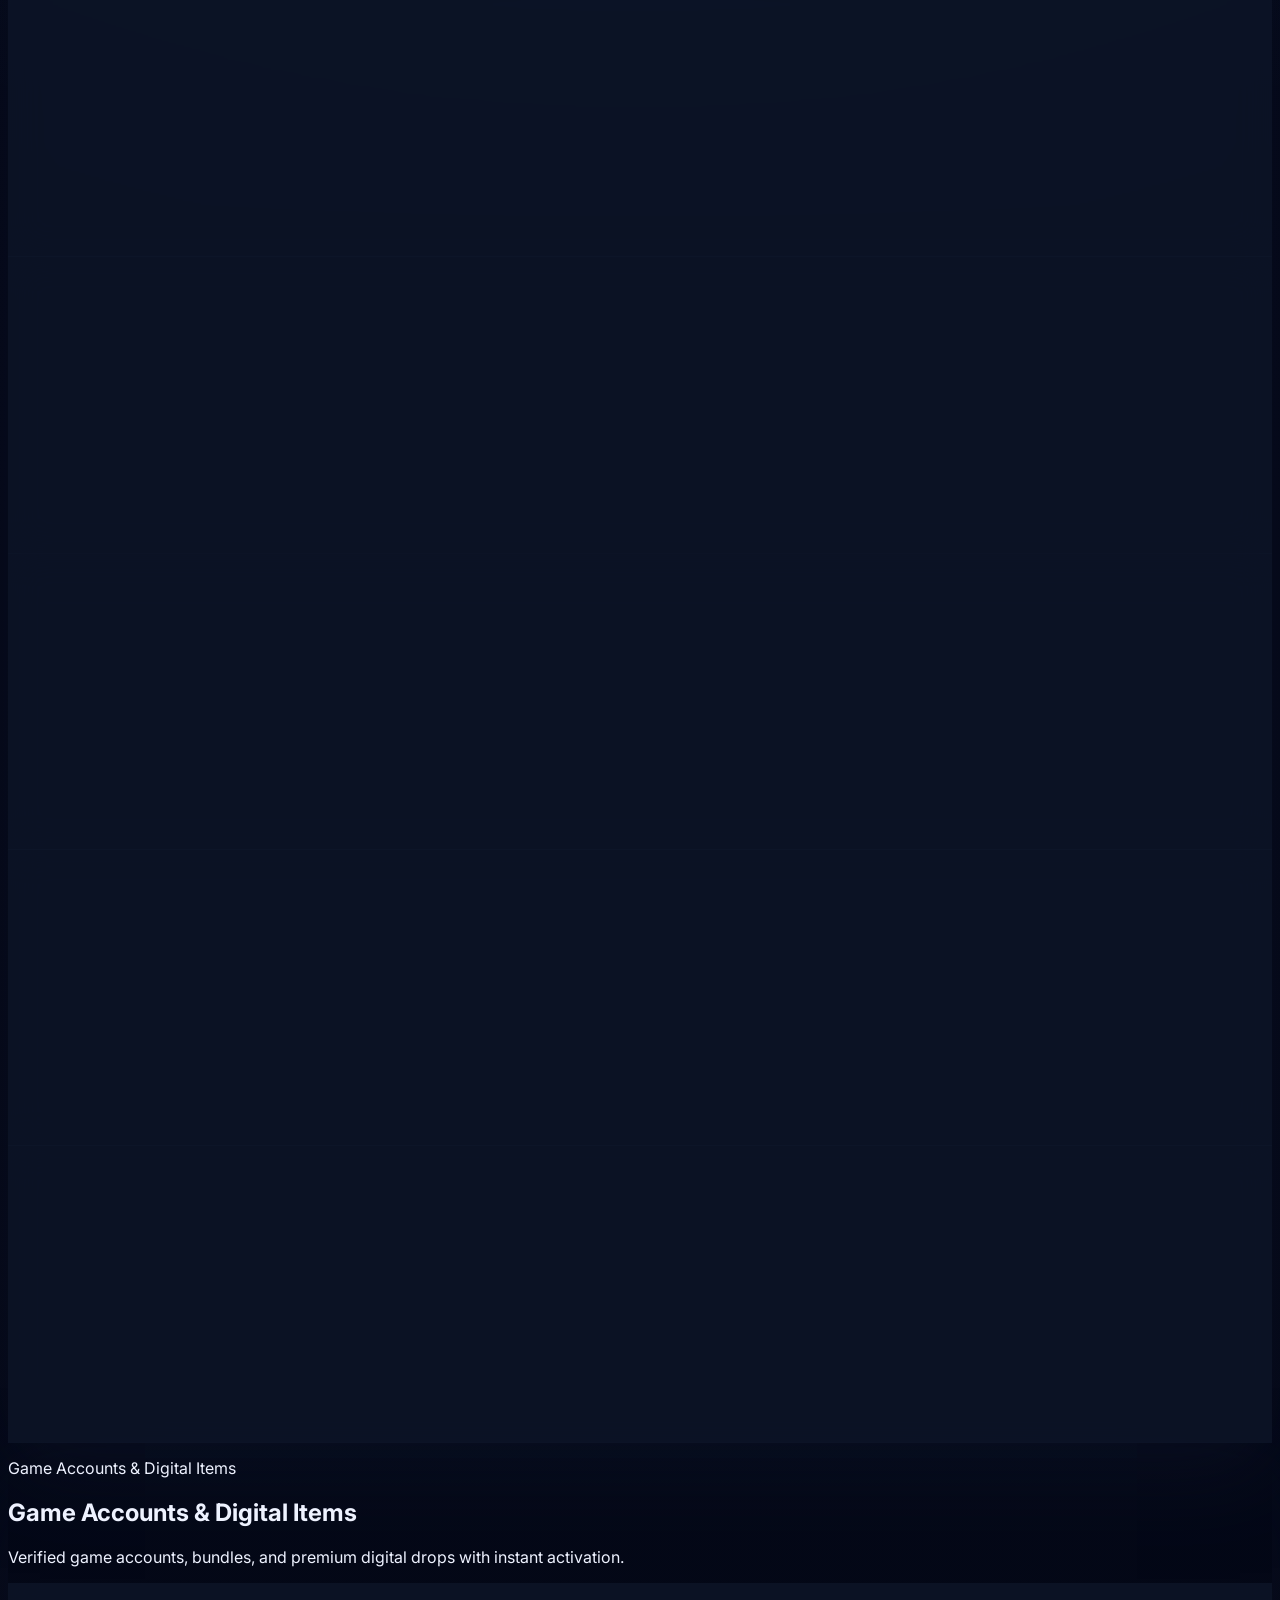
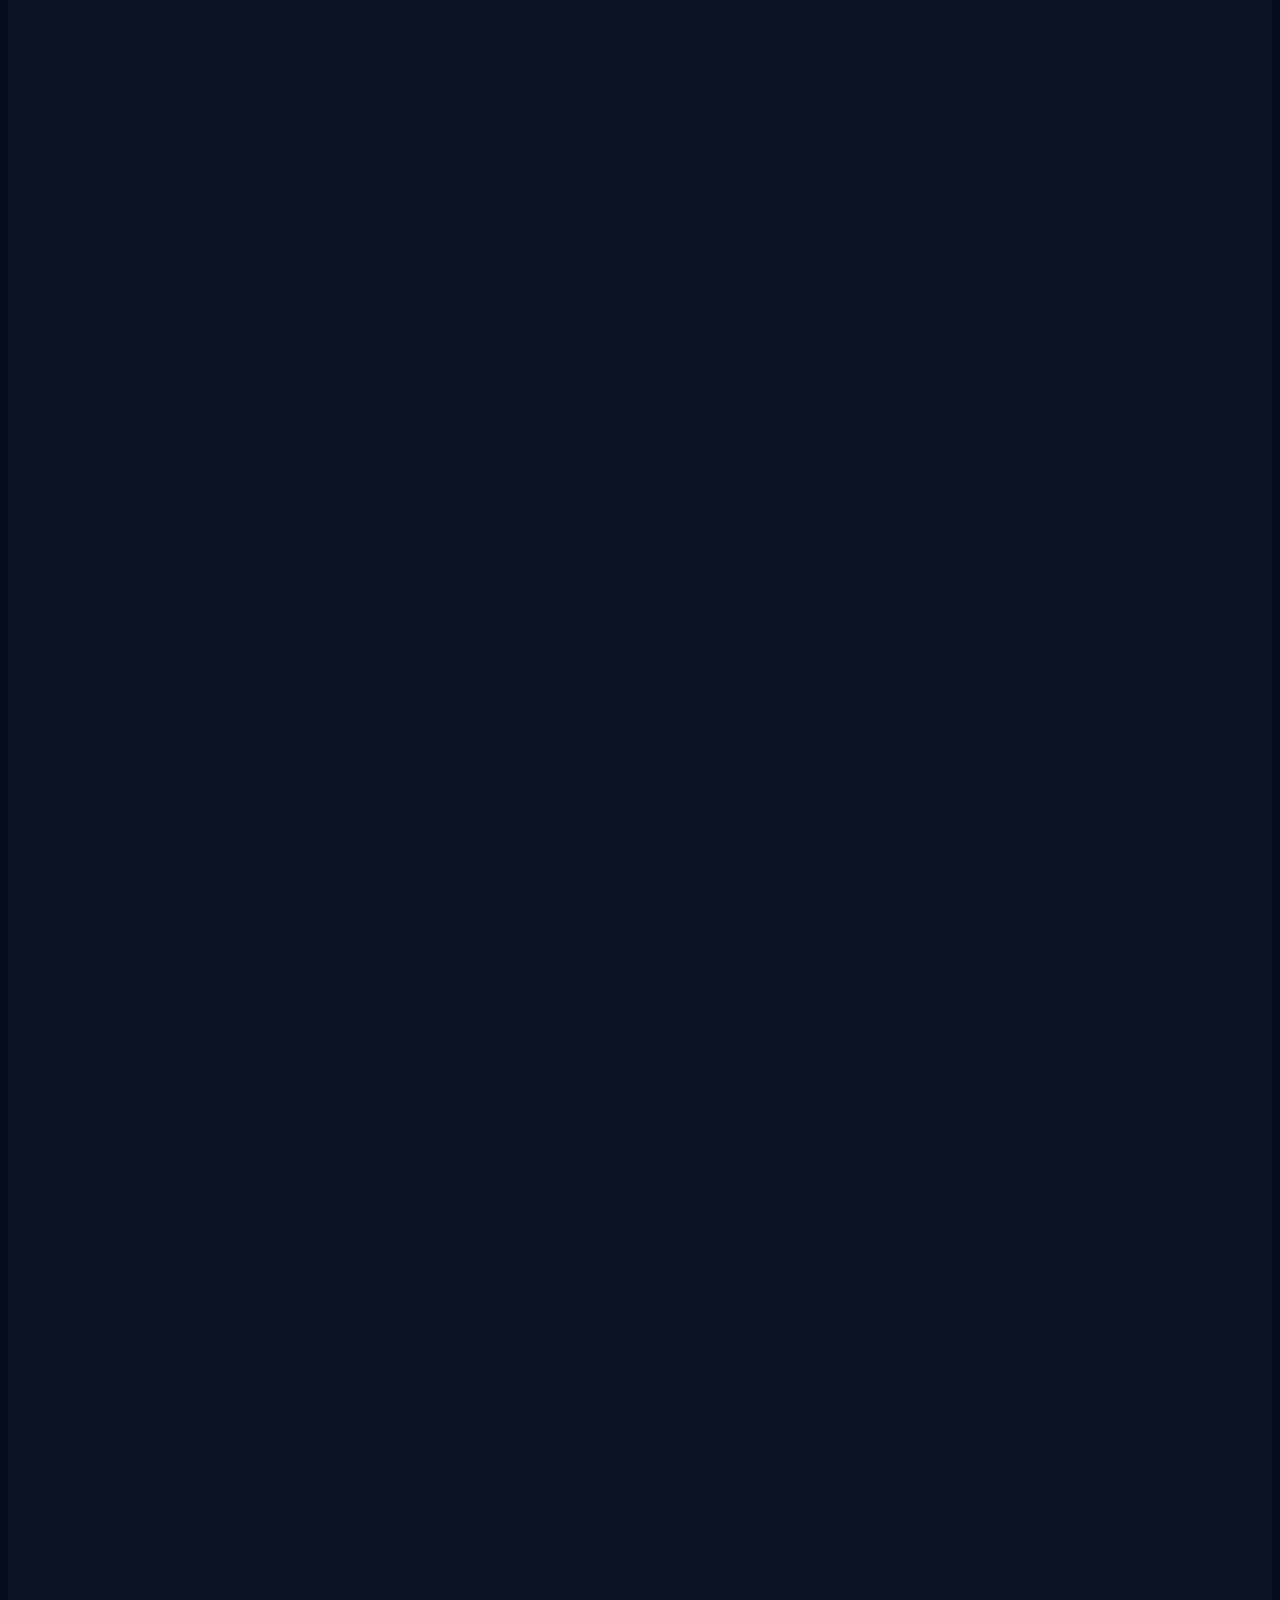
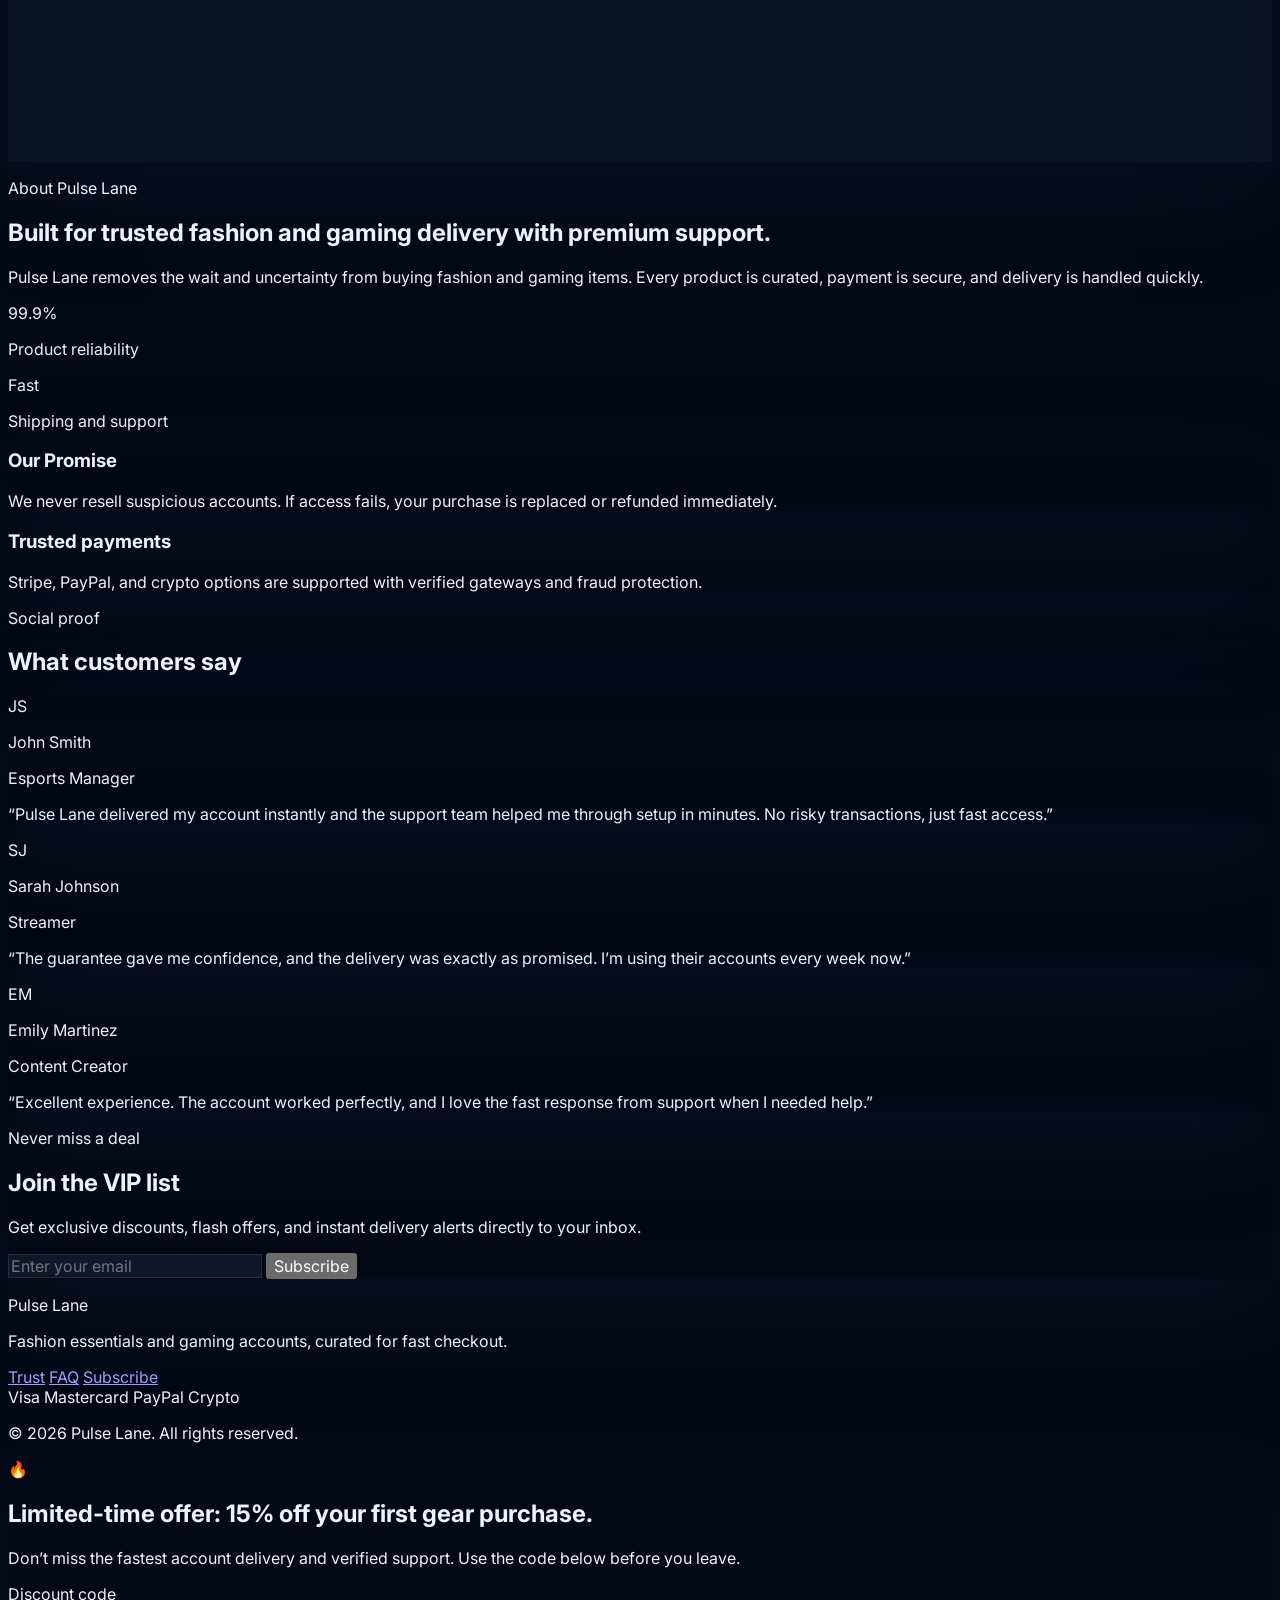
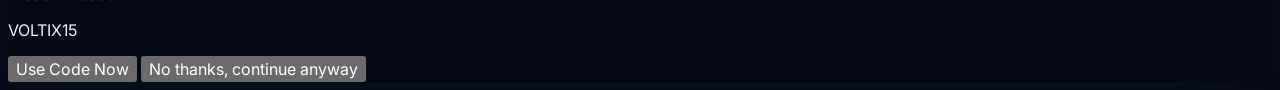
==== commit 0d3e0b32: "Add professional products section with 6 clothing and 6 game account products" ====
--- a/index.html
+++ b/index.html
@@ -4,9 +4,9 @@
 <head>
     <meta charset="UTF-8">
     <meta name="viewport" content="width=device-width, initial-scale=1.0">
-    <title>Voltix Gear | Premium Gaming Hardware</title>
+    <title>Pulse Lane | Fashion & Gaming Marketplace</title>
     <meta name="description"
-        content="Voltix Gear delivers premium gaming gear with fast delivery, secure checkout, and support.">
+        content="Pulse Lane is a modern products page for fashion and gaming items. Discover premium clothing, digital accounts, and exclusive style drops.">
     <link href="https://fonts.googleapis.com/css2?family=Inter:wght@400;600;800&display=swap" rel="stylesheet">
     <link href="https://cdnjs.cloudflare.com/ajax/libs/font-awesome/6.0.0/css/all.min.css" rel="stylesheet">
     <script src="https://cdn.tailwindcss.com"></script>
@@ -17,8 +17,8 @@
     <header class="sticky top-0 z-40 bg-slate-900 border-b border-slate-800">
         <div class="max-w-7xl mx-auto px-4 sm:px-6 lg:px-8">
             <div class="flex items-center justify-between h-16">
-                <a href="index.html" class="text-sky-300 font-extrabold text-2xl tracking-wider">VOLTIX <span
-                        class="text-white">GEAR</span></a>
+                <a href="index.html" class="text-sky-300 font-extrabold text-2xl tracking-wider">PULSE <span
+                        class="text-white">LANE</span></a>
                 <nav class="hidden md:flex items-center gap-8 text-sm font-medium text-gray-300">
                     <a href="#products" class="hover:text-yellow-400 transition">Products</a>
                     <a href="#trust" class="hover:text-yellow-400 transition">Trust</a>
@@ -147,27 +147,320 @@
                     <div>
                         <p class="text-sm uppercase tracking-[0.35em] text-amber-300 font-semibold">Featured products
                         </p>
-                        <h2 class="mt-3 text-4xl font-extrabold text-white">Elite gaming hardware & digital accounts</h2>
+                        <h2 class="mt-3 text-4xl font-extrabold text-white">Fashion & Gaming Marketplace
+                        </h2>
                     </div>
                     <div class="rounded-full bg-slate-900 border border-slate-800 px-4 py-3 text-sm text-gray-300">
-                        <span class="font-semibold text-white">Hot deal:</span> 15% off first purchase with code <span
-                            class="text-amber-300">VOLTIX15</span>
-                    </div>
-                </div>
-                <div id="categoryFilters" class="flex flex-wrap gap-4 mb-8"></div>
-                <div id="productGrid" class="grid gap-6 lg:grid-cols-4"></div>
+                        <span class="font-semibold text-white">Up to 20% OFF!</span> Use code <span class="text-sky-300">PULSE20</span>
+                    </div>
+                </div>
+                <div id="productGrid" class="grid gap-6 lg:grid-cols-2">
+                <!-- Clothing Section -->
+                <div class="mb-16">
+                    <div class="mb-8">
+                        <h3 class="text-2xl font-bold text-white mb-2">Clothing Collection</h3>
+                        <p class="text-gray-400">Premium fashion essentials for the modern wardrobe</p>
+                    </div>
+                    <div class="grid gap-6 md:grid-cols-2 lg:grid-cols-3">
+                        <!-- Product 1 -->
+                        <article class="product-card glass-card rounded-3xl p-6 hover:scale-105 transition-transform duration-300 hover:shadow-soft">
+                            <div class="relative mb-4">
+                                <img src="https://via.placeholder.com/300x200/1e293b/60a5fa?text=Metro+Zen+Jacket" alt="Metro Zen Leather Jacket" class="w-full h-48 object-cover rounded-2xl">
+                                <span class="absolute top-3 right-3 bg-sky-400 text-slate-950 text-xs font-bold px-2 py-1 rounded-full">Bestseller</span>
+                            </div>
+                            <div class="mb-4">
+                                <span class="text-xs text-sky-400 font-semibold uppercase tracking-wide">Clothing</span>
+                                <h4 class="text-xl font-bold text-white mt-2">Metro Zen Leather Jacket</h4>
+                                <p class="text-gray-400 text-sm mt-2">Soft matte leather with a tailored fit and tonal hardware for elevated streetwear.</p>
+                            </div>
+                            <div class="flex items-center justify-between mb-4">
+                                <span class="text-2xl font-bold text-white">$159.99</span>
+                                <div class="text-right">
+                                    <div class="flex items-center gap-1 text-yellow-400">
+                                        ★★★★☆
+                                    </div>
+                                    <span class="text-xs text-gray-500">324 reviews</span>
+                                </div>
+                            </div>
+                            <button class="w-full bg-gradient-to-r from-sky-500 to-violet-600 text-white font-semibold py-3 rounded-full hover:from-sky-600 hover:to-violet-700 transition">Add to Cart</button>
+                        </article>
+
+                        <!-- Product 2 -->
+                        <article class="product-card glass-card rounded-3xl p-6 hover:scale-105 transition-transform duration-300 hover:shadow-soft">
+                            <div class="relative mb-4">
+                                <img src="https://via.placeholder.com/300x200/1e293b/60a5fa?text=Skyline+Runner+Sneakers" alt="Skyline Runner Sneakers" class="w-full h-48 object-cover rounded-2xl">
+                                <span class="absolute top-3 right-3 bg-yellow-400 text-slate-950 text-xs font-bold px-2 py-1 rounded-full">New</span>
+                            </div>
+                            <div class="mb-4">
+                                <span class="text-xs text-sky-400 font-semibold uppercase tracking-wide">Clothing</span>
+                                <h4 class="text-xl font-bold text-white mt-2">Skyline Runner Sneakers</h4>
+                                <p class="text-gray-400 text-sm mt-2">Lightweight knit runners with responsive cushioning and high-contrast sole detailing.</p>
+                            </div>
+                            <div class="flex items-center justify-between mb-4">
+                                <span class="text-2xl font-bold text-white">$119.99</span>
+                                <div class="text-right">
+                                    <div class="flex items-center gap-1 text-yellow-400">
+                                        ★★★★☆
+                                    </div>
+                                    <span class="text-xs text-gray-500">198 reviews</span>
+                                </div>
+                            </div>
+                            <button class="w-full bg-gradient-to-r from-sky-500 to-violet-600 text-white font-semibold py-3 rounded-full hover:from-sky-600 hover:to-violet-700 transition">Add to Cart</button>
+                        </article>
+
+                        <!-- Product 3 -->
+                        <article class="product-card glass-card rounded-3xl p-6 hover:scale-105 transition-transform duration-300 hover:shadow-soft">
+                            <div class="relative mb-4">
+                                <img src="https://via.placeholder.com/300x200/1e293b/60a5fa?text=Noir+Essential+Tee" alt="Noir Essential Tee" class="w-full h-48 object-cover rounded-2xl">
+                                <span class="absolute top-3 right-3 bg-red-400 text-white text-xs font-bold px-2 py-1 rounded-full">Sale</span>
+                            </div>
+                            <div class="mb-4">
+                                <span class="text-xs text-sky-400 font-semibold uppercase tracking-wide">Clothing</span>
+                                <h4 class="text-xl font-bold text-white mt-2">Noir Essential Tee</h4>
+                                <p class="text-gray-400 text-sm mt-2">Premium cotton tee with a relaxed fit, modern cut, and subtle tonal logo badge.</p>
+                            </div>
+                            <div class="flex items-center justify-between mb-4">
+                                <span class="text-2xl font-bold text-white">$34.99</span>
+                                <div class="text-right">
+                                    <div class="flex items-center gap-1 text-yellow-400">
+                                        ★★★★☆
+                                    </div>
+                                    <span class="text-xs text-gray-500">152 reviews</span>
+                                </div>
+                            </div>
+                            <button class="w-full bg-gradient-to-r from-sky-500 to-violet-600 text-white font-semibold py-3 rounded-full hover:from-sky-600 hover:to-violet-700 transition">Add to Cart</button>
+                        </article>
+
+                        <!-- Product 4 -->
+                        <article class="product-card glass-card rounded-3xl p-6 hover:scale-105 transition-transform duration-300 hover:shadow-soft">
+                            <div class="relative mb-4">
+                                <img src="https://via.placeholder.com/300x200/1e293b/60a5fa?text=Luna+Satin+Dress" alt="Luna Satin Midi Dress" class="w-full h-48 object-cover rounded-2xl">
+                                <span class="absolute top-3 right-3 bg-sky-400 text-slate-950 text-xs font-bold px-2 py-1 rounded-full">Limited</span>
+                            </div>
+                            <div class="mb-4">
+                                <span class="text-xs text-sky-400 font-semibold uppercase tracking-wide">Clothing</span>
+                                <h4 class="text-xl font-bold text-white mt-2">Luna Satin Midi Dress</h4>
+                                <p class="text-gray-400 text-sm mt-2">Flowing satin fabric with a modern asymmetrical hem and delicate shoulder straps.</p>
+                            </div>
+                            <div class="flex items-center justify-between mb-4">
+                                <span class="text-2xl font-bold text-white">$129.00</span>
+                                <div class="text-right">
+                                    <div class="flex items-center gap-1 text-yellow-400">
+                                        ★★★★★
+                                    </div>
+                                    <span class="text-xs text-gray-500">201 reviews</span>
+                                </div>
+                            </div>
+                            <button class="w-full bg-gradient-to-r from-sky-500 to-violet-600 text-white font-semibold py-3 rounded-full hover:from-sky-600 hover:to-violet-700 transition">Add to Cart</button>
+                        </article>
+
+                        <!-- Product 5 -->
+                        <article class="product-card glass-card rounded-3xl p-6 hover:scale-105 transition-transform duration-300 hover:shadow-soft">
+                            <div class="relative mb-4">
+                                <img src="https://via.placeholder.com/300x200/1e293b/60a5fa?text=Vivid+Hybrid+Trousers" alt="Vivid Hybrid Trousers" class="w-full h-48 object-cover rounded-2xl">
+                                <span class="absolute top-3 right-3 bg-green-400 text-white text-xs font-bold px-2 py-1 rounded-full">Trending</span>
+                            </div>
+                            <div class="mb-4">
+                                <span class="text-xs text-sky-400 font-semibold uppercase tracking-wide">Clothing</span>
+                                <h4 class="text-xl font-bold text-white mt-2">Vivid Hybrid Trousers</h4>
+                                <p class="text-gray-400 text-sm mt-2">Techwear-inspired tailored trousers with stretch panels and utility pocket details.</p>
+                            </div>
+                            <div class="flex items-center justify-between mb-4">
+                                <span class="text-2xl font-bold text-white">$89.99</span>
+                                <div class="text-right">
+                                    <div class="flex items-center gap-1 text-yellow-400">
+                                        ★★★★☆
+                                    </div>
+                                    <span class="text-xs text-gray-500">137 reviews</span>
+                                </div>
+                            </div>
+                            <button class="w-full bg-gradient-to-r from-sky-500 to-violet-600 text-white font-semibold py-3 rounded-full hover:from-sky-600 hover:to-violet-700 transition">Add to Cart</button>
+                        </article>
+
+                        <!-- Product 6 -->
+                        <article class="product-card glass-card rounded-3xl p-6 hover:scale-105 transition-transform duration-300 hover:shadow-soft">
+                            <div class="relative mb-4">
+                                <img src="https://via.placeholder.com/300x200/1e293b/60a5fa?text=Aurora+Wool+Coat" alt="Aurora Wool Blend Coat" class="w-full h-48 object-cover rounded-2xl">
+                                <span class="absolute top-3 right-3 bg-sky-400 text-slate-950 text-xs font-bold px-2 py-1 rounded-full">Premium</span>
+                            </div>
+                            <div class="mb-4">
+                                <span class="text-xs text-sky-400 font-semibold uppercase tracking-wide">Clothing</span>
+                                <h4 class="text-xl font-bold text-white mt-2">Aurora Wool Blend Coat</h4>
+                                <p class="text-gray-400 text-sm mt-2">Oversized wool blend coat with sharp tailoring, deep pockets, and a luxe brushed finish.</p>
+                            </div>
+                            <div class="flex items-center justify-between mb-4">
+                                <span class="text-2xl font-bold text-white">$199.00</span>
+                                <div class="text-right">
+                                    <div class="flex items-center gap-1 text-yellow-400">
+                                        ★★★★☆
+                                    </div>
+                                    <span class="text-xs text-gray-500">164 reviews</span>
+                                </div>
+                            </div>
+                            <button class="w-full bg-gradient-to-r from-sky-500 to-violet-600 text-white font-semibold py-3 rounded-full hover:from-sky-600 hover:to-violet-700 transition">Add to Cart</button>
+                        </article>
+                    </div>
+                </div>
+
+                <!-- Game Accounts Section -->
+                <div>
+                    <div class="mb-8">
+                        <h3 class="text-2xl font-bold text-white mb-2">Game Accounts & Digital Items</h3>
+                        <p class="text-gray-400">Verified gaming accounts with instant delivery and premium perks</p>
+                    </div>
+                    <div class="grid gap-6 md:grid-cols-2 lg:grid-cols-3">
+                        <!-- Product 7 -->
+                        <article class="product-card glass-card rounded-3xl p-6 hover:scale-105 transition-transform duration-300 hover:shadow-soft">
+                            <div class="relative mb-4">
+                                <img src="https://via.placeholder.com/300x200/1e293b/60a5fa?text=Nova+Flux+Steam+Account" alt="Nova Flux Steam Account" class="w-full h-48 object-cover rounded-2xl">
+                                <span class="absolute top-3 right-3 bg-sky-400 text-slate-950 text-xs font-bold px-2 py-1 rounded-full">Verified</span>
+                            </div>
+                            <div class="mb-4">
+                                <span class="text-xs text-violet-400 font-semibold uppercase tracking-wide">Game Account</span>
+                                <h4 class="text-xl font-bold text-white mt-2">Nova Flux Steam Account</h4>
+                                <p class="text-gray-400 text-sm mt-2">Verified Steam account with 40+ premium titles, CS2 rank, and 300+ hours played.</p>
+                            </div>
+                            <div class="flex items-center justify-between mb-4">
+                                <span class="text-2xl font-bold text-white">$89.00</span>
+                                <div class="text-right">
+                                    <div class="flex items-center gap-1 text-yellow-400">
+                                        ★★★★☆
+                                    </div>
+                                    <span class="text-xs text-gray-500">210 reviews</span>
+                                </div>
+                            </div>
+                            <button class="w-full bg-gradient-to-r from-violet-500 to-purple-600 text-white font-semibold py-3 rounded-full hover:from-violet-600 hover:to-purple-700 transition">Add to Cart</button>
+                        </article>
+
+                        <!-- Product 8 -->
+                        <article class="product-card glass-card rounded-3xl p-6 hover:scale-105 transition-transform duration-300 hover:shadow-soft">
+                            <div class="relative mb-4">
+                                <img src="https://via.placeholder.com/300x200/1e293b/60a5fa?text=Valor+Bundle+Account" alt="Valor Bundle Premium Account" class="w-full h-48 object-cover rounded-2xl">
+                                <span class="absolute top-3 right-3 bg-sky-400 text-slate-950 text-xs font-bold px-2 py-1 rounded-full">Bestseller</span>
+                            </div>
+                            <div class="mb-4">
+                                <span class="text-xs text-violet-400 font-semibold uppercase tracking-wide">Game Account</span>
+                                <h4 class="text-xl font-bold text-white mt-2">Valor Bundle Premium Account</h4>
+                                <p class="text-gray-400 text-sm mt-2">Level 30 Valorant account with 25 premium skins, 5 battle passes, and VIP rank history.</p>
+                            </div>
+                            <div class="flex items-center justify-between mb-4">
+                                <span class="text-2xl font-bold text-white">$129.99</span>
+                                <div class="text-right">
+                                    <div class="flex items-center gap-1 text-yellow-400">
+                                        ★★★★★
+                                    </div>
+                                    <span class="text-xs text-gray-500">176 reviews</span>
+                                </div>
+                            </div>
+                            <button class="w-full bg-gradient-to-r from-violet-500 to-purple-600 text-white font-semibold py-3 rounded-full hover:from-violet-600 hover:to-purple-700 transition">Add to Cart</button>
+                        </article>
+
+                        <!-- Product 9 -->
+                        <article class="product-card glass-card rounded-3xl p-6 hover:scale-105 transition-transform duration-300 hover:shadow-soft">
+                            <div class="relative mb-4">
+                                <img src="https://via.placeholder.com/300x200/1e293b/60a5fa?text=Fortnite+Elite+Pass" alt="Fortnite Elite Pass Account" class="w-full h-48 object-cover rounded-2xl">
+                                <span class="absolute top-3 right-3 bg-red-400 text-white text-xs font-bold px-2 py-1 rounded-full">Sale</span>
+                            </div>
+                            <div class="mb-4">
+                                <span class="text-xs text-violet-400 font-semibold uppercase tracking-wide">Game Account</span>
+                                <h4 class="text-xl font-bold text-white mt-2">Fortnite Elite Pass Account</h4>
+                                <p class="text-gray-400 text-sm mt-2">Verified Fortnite account with elite season pass, rare skins, and high XP boosters.</p>
+                            </div>
+                            <div class="flex items-center justify-between mb-4">
+                                <span class="text-2xl font-bold text-white">$59.99</span>
+                                <div class="text-right">
+                                    <div class="flex items-center gap-1 text-yellow-400">
+                                        ★★★★☆
+                                    </div>
+                                    <span class="text-xs text-gray-500">142 reviews</span>
+                                </div>
+                            </div>
+                            <button class="w-full bg-gradient-to-r from-violet-500 to-purple-600 text-white font-semibold py-3 rounded-full hover:from-violet-600 hover:to-purple-700 transition">Add to Cart</button>
+                        </article>
+
+                        <!-- Product 10 -->
+                        <article class="product-card glass-card rounded-3xl p-6 hover:scale-105 transition-transform duration-300 hover:shadow-soft">
+                            <div class="relative mb-4">
+                                <img src="https://via.placeholder.com/300x200/1e293b/60a5fa?text=Apex+Legends+Account" alt="Apex Legends High-Rank Account" class="w-full h-48 object-cover rounded-2xl">
+                                <span class="absolute top-3 right-3 bg-green-400 text-white text-xs font-bold px-2 py-1 rounded-full">Instant</span>
+                            </div>
+                            <div class="mb-4">
+                                <span class="text-xs text-violet-400 font-semibold uppercase tracking-wide">Game Account</span>
+                                <h4 class="text-xl font-bold text-white mt-2">Apex Legends High-Rank Account</h4>
+                                <p class="text-gray-400 text-sm mt-2">Ranked Apex Legends account with 100+ wins, full battle pass ownership, and premium skins.</p>
+                            </div>
+                            <div class="flex items-center justify-between mb-4">
+                                <span class="text-2xl font-bold text-white">$99.99</span>
+                                <div class="text-right">
+                                    <div class="flex items-center gap-1 text-yellow-400">
+                                        ★★★★★
+                                    </div>
+                                    <span class="text-xs text-gray-500">132 reviews</span>
+                                </div>
+                            </div>
+                            <button class="w-full bg-gradient-to-r from-violet-500 to-purple-600 text-white font-semibold py-3 rounded-full hover:from-violet-600 hover:to-purple-700 transition">Add to Cart</button>
+                        </article>
+
+                        <!-- Product 11 -->
+                        <article class="product-card glass-card rounded-3xl p-6 hover:scale-105 transition-transform duration-300 hover:shadow-soft">
+                            <div class="relative mb-4">
+                                <img src="https://via.placeholder.com/300x200/1e293b/60a5fa?text=Streamer+Social+Account" alt="Streamer Boosted Social Account" class="w-full h-48 object-cover rounded-2xl">
+                                <span class="absolute top-3 right-3 bg-orange-400 text-white text-xs font-bold px-2 py-1 rounded-full">Hot</span>
+                            </div>
+                            <div class="mb-4">
+                                <span class="text-xs text-violet-400 font-semibold uppercase tracking-wide">Game Account</span>
+                                <h4 class="text-xl font-bold text-white mt-2">Streamer Boosted Social Account</h4>
+                                <p class="text-gray-400 text-sm mt-2">Verified account with 12K followers, curated gaming audience, and performance metrics included.</p>
+                            </div>
+                            <div class="flex items-center justify-between mb-4">
+                                <span class="text-2xl font-bold text-white">$179.99</span>
+                                <div class="text-right">
+                                    <div class="flex items-center gap-1 text-yellow-400">
+                                        ★★★★☆
+                                    </div>
+                                    <span class="text-xs text-gray-500">91 reviews</span>
+                                </div>
+                            </div>
+                            <button class="w-full bg-gradient-to-r from-violet-500 to-purple-600 text-white font-semibold py-3 rounded-full hover:from-violet-600 hover:to-purple-700 transition">Add to Cart</button>
+                        </article>
+
+                        <!-- Product 12 -->
+                        <article class="product-card glass-card rounded-3xl p-6 hover:scale-105 transition-transform duration-300 hover:shadow-soft">
+                            <div class="relative mb-4">
+                                <img src="https://via.placeholder.com/300x200/1e293b/60a5fa?text=Epic+Games+Premium" alt="Epic Games Premium Account" class="w-full h-48 object-cover rounded-2xl">
+                                <span class="absolute top-3 right-3 bg-blue-400 text-white text-xs font-bold px-2 py-1 rounded-full">Bundle</span>
+                            </div>
+                            <div class="mb-4">
+                                <span class="text-xs text-violet-400 font-semibold uppercase tracking-wide">Game Account</span>
+                                <h4 class="text-xl font-bold text-white mt-2">Epic Games Premium Account</h4>
+                                <p class="text-gray-400 text-sm mt-2">Verified Epic Games account with rare skins, Rocket League content, and endless bonus items.</p>
+                            </div>
+                            <div class="flex items-center justify-between mb-4">
+                                <span class="text-2xl font-bold text-white">$69.99</span>
+                                <div class="text-right">
+                                    <div class="flex items-center gap-1 text-yellow-400">
+                                        ★★★★☆
+                                    </div>
+                                    <span class="text-xs text-gray-500">120 reviews</span>
+                                </div>
+                            </div>
+                            <button class="w-full bg-gradient-to-r from-violet-500 to-purple-600 text-white font-semibold py-3 rounded-full hover:from-violet-600 hover:to-purple-700 transition">Add to Cart</button>
+                        </article>
+                    </div>
+                </div>
+                </div>
             </div>
         </section>
         <section id="about" class="py-16 bg-slate-900 border-t border-slate-800">
             <div class="max-w-7xl mx-auto px-4 sm:px-6 lg:px-8">
                 <div class="grid gap-10 lg:grid-cols-2 items-center">
                     <div>
-                        <p class="text-sm uppercase tracking-[0.35em] text-amber-300 font-semibold">About Voltix Gear
+                        <p class="text-sm uppercase tracking-[0.35em] text-amber-300 font-semibold">About Pulse Lane
                         </p>
-                        <h2 class="mt-3 text-4xl font-extrabold text-white">Built for trusted gear delivery and premium
+                        <h2 class="mt-3 text-4xl font-extrabold text-white">Built for trusted fashion and gaming delivery with premium
                             support.</h2>
-                        <p class="mt-6 text-gray-300 body-text leading-8">Voltix Gear removes the wait and uncertainty
-                            from buying gaming hardware. Every product is curated, payment is secure, and delivery is
+                        <p class="mt-6 text-gray-300 body-text leading-8">Pulse Lane removes the wait and uncertainty
+                            from buying fashion and gaming items. Every product is curated, payment is secure, and delivery is
                             handled quickly.</p>
                         <div class="mt-8 grid gap-4 sm:grid-cols-2">
                             <div class="rounded-3xl bg-slate-950/90 border border-slate-800 p-6">
@@ -211,7 +504,7 @@
                                 <p class="text-sm text-gray-400">Esports Manager</p>
                             </div>
                         </div>
-                        <p class="text-gray-300 body-text">“XVI Store delivered my account instantly and the support
+                        <p class="text-gray-300 body-text">“Pulse Lane delivered my account instantly and the support
                             team helped me through setup in minutes. No risky transactions, just fast access.”</p>
                     </article>
                     <article class="rounded-[2rem] bg-slate-950/95 border border-slate-800 p-8 shadow-soft">
@@ -262,8 +555,9 @@
         <div class="max-w-7xl mx-auto px-4 sm:px-6 lg:px-8 text-center">
             <div class="flex flex-col items-center gap-4 sm:flex-row sm:justify-between sm:text-left">
                 <div>
-                    <p class="text-lg font-bold text-white">XVI Store</p>
-                    <p class="text-gray-400 text-sm">Secure accounts, trusted delivery, instant support.</p>
+                    <p class="text-lg font-bold text-white">Pulse Lane</p>
+                    <p class="text-gray-400 text-sm">Fashion essentials and gaming accounts, curated for fast checkout.
+                    </p>
                 </div>
                 <div class="flex flex-wrap justify-center gap-4 text-sm text-gray-400">
                     <a href="#trust" class="hover:text-yellow-400 transition">Trust</a>
@@ -275,9 +569,9 @@
                 <span>Visa</span>
                 <span>Mastercard</span>
                 <span>PayPal</span>
-                <span>Bitcoin</span>
-            </div>
-            <p class="mt-8 text-gray-600 text-xs">&copy; 2026 XVI Store. All rights reserved.</p>
+                <span>Crypto</span>
+            </div>
+            <p class="mt-8 text-gray-600 text-xs">&copy; 2026 Pulse Lane. All rights reserved.</p>
         </div>
     </footer>
     <div id="exitIntentModal" class="fixed inset-0 hidden items-center justify-center dialog-backdrop px-4 py-6 z-50">
--- a/css/style.css
+++ b/css/style.css
@@ -1,181 +1,181 @@
  :root {
-    color-scheme: dark;
-    --bg: #050916;
-    --surface: #0f172a;
-    --surface-soft: rgba(15, 23, 42, 0.72);
-    --surface-strong: #111827;
-    --text: #eef2ff;
-    --muted: #94a3b8;
-    --accent: #38bdf8;
-    --accent-strong: #60a5fa;
-    --accent-soft: rgba(56, 189, 248, 0.14);
-    --success: #22c55e;
-    --warning: #fbbf24;
-    --danger: #fb7185;
-    --radius: 30px;
-}
+     color-scheme: dark;
+     --bg: #050916;
+     --surface: #0f172a;
+     --surface-soft: rgba(15, 23, 42, 0.72);
+     --surface-strong: #111827;
+     --text: #eef2ff;
+     --muted: #94a3b8;
+     --accent: #38bdf8;
+     --accent-strong: #60a5fa;
+     --accent-soft: rgba(56, 189, 248, 0.14);
+     --success: #22c55e;
+     --warning: #fbbf24;
+     --danger: #fb7185;
+     --radius: 30px;
+ }
 
-html {
-    scroll-behavior: smooth;
-}
+ html {
+     scroll-behavior: smooth;
+ }
 
-body {
-    min-height: 100vh;
-    font-family: 'Inter', sans-serif;
-    background: radial-gradient(circle at top, rgba(56, 189, 248, 0.15), transparent 28%), linear-gradient(180deg, #020617 0%, #050916 100%);
-    color: var(--text);
-}
+ body {
+     min-height: 100vh;
+     font-family: 'Inter', sans-serif;
+     background: radial-gradient(circle at top, rgba(56, 189, 248, 0.15), transparent 28%), linear-gradient(180deg, #020617 0%, #050916 100%);
+     color: var(--text);
+ }
 
-button,
-input,
-select,
-textarea {
-    font: inherit;
-}
+ button,
+ input,
+ select,
+ textarea {
+     font: inherit;
+ }
 
-img {
-    display: block;
-    max-width: 100%;
-}
+ img {
+     display: block;
+     max-width: 100%;
+ }
 
-.gradient-ring {
-    position: relative;
-    overflow: hidden;
-    border-radius: 999px;
-}
+ .gradient-ring {
+     position: relative;
+     overflow: hidden;
+     border-radius: 999px;
+ }
 
-.gradient-ring::before {
-    content: '';
-    position: absolute;
-    inset: 0;
-    margin: -1px;
-    background: linear-gradient(135deg, var(--accent), #7c3aed, rgba(255, 255, 255, 0.08));
-    filter: blur(24px);
-    opacity: 0.6;
-}
+ .gradient-ring::before {
+     content: '';
+     position: absolute;
+     inset: 0;
+     margin: -1px;
+     background: linear-gradient(135deg, var(--accent), #7c3aed, rgba(255, 255, 255, 0.08));
+     filter: blur(24px);
+     opacity: 0.6;
+ }
 
-.shadow-soft {
-    box-shadow: 0 28px 90px rgba(15, 23, 42, 0.45);
-}
+ .shadow-soft {
+     box-shadow: 0 28px 90px rgba(15, 23, 42, 0.45);
+ }
 
-.glass-card {
-    background: rgba(15, 23, 42, 0.78);
-    backdrop-filter: blur(18px);
-    border: 1px solid rgba(148, 163, 184, 0.14);
-}
+ .glass-card {
+     background: rgba(15, 23, 42, 0.78);
+     backdrop-filter: blur(18px);
+     border: 1px solid rgba(148, 163, 184, 0.14);
+ }
 
-.brand-logo {
-    letter-spacing: 0.26em;
-    text-transform: uppercase;
-    font-weight: 800;
-}
+ .brand-logo {
+     letter-spacing: 0.26em;
+     text-transform: uppercase;
+     font-weight: 800;
+ }
 
-.category-pill {
-    background: var(--surface-strong);
-    color: var(--muted);
-    border: 1px solid rgba(148, 163, 184, 0.14);
-    transition: all 0.3s ease;
-}
+ .category-pill {
+     background: var(--surface-strong);
+     color: var(--muted);
+     border: 1px solid rgba(148, 163, 184, 0.14);
+     transition: all 0.3s ease;
+ }
 
-.category-pill:hover {
-    background: var(--surface);
-    color: var(--text);
-    border-color: var(--accent);
-}
+ .category-pill:hover {
+     background: var(--surface);
+     color: var(--text);
+     border-color: var(--accent);
+ }
 
-.category-pill.active {
-    background: var(--accent);
-    color: var(--surface);
-    border-color: var(--accent);
-}
+ .category-pill.active {
+     background: var(--accent);
+     color: var(--surface);
+     border-color: var(--accent);
+ }
 
-.toast {
-    position: fixed;
-    left: 50%;
-    top: 1.5rem;
-    transform: translateX(-50%) translateY(-120%);
-    z-index: 60;
-    padding: 1rem 1.4rem;
-    border-radius: 999px;
-    background: rgba(15, 23, 42, 0.94);
-    border: 1px solid rgba(56, 189, 248, 0.22);
-    color: #e0f2fe;
-    opacity: 0;
-    pointer-events: none;
-    transition: transform 0.28s ease, opacity 0.28s ease;
-}
+ .toast {
+     position: fixed;
+     left: 50%;
+     top: 1.5rem;
+     transform: translateX(-50%) translateY(-120%);
+     z-index: 60;
+     padding: 1rem 1.4rem;
+     border-radius: 999px;
+     background: rgba(15, 23, 42, 0.94);
+     border: 1px solid rgba(56, 189, 248, 0.22);
+     color: #e0f2fe;
+     opacity: 0;
+     pointer-events: none;
+     transition: transform 0.28s ease, opacity 0.28s ease;
+ }
 
-.toast.active {
-    transform: translateX(-50%) translateY(0);
-    opacity: 1;
-    pointer-events: auto;
-}
+ .toast.active {
+     transform: translateX(-50%) translateY(0);
+     opacity: 1;
+     pointer-events: auto;
+ }
 
-.section-title {
-    letter-spacing: 0.22em;
-    text-transform: uppercase;
-    color: #7dd3fc;
-}
+ .section-title {
+     letter-spacing: 0.22em;
+     text-transform: uppercase;
+     color: #7dd3fc;
+ }
 
-.card-label {
-    font-size: 0.8rem;
-    letter-spacing: 0.18em;
-    text-transform: uppercase;
-    color: #7c3aed;
-}
+ .card-label {
+     font-size: 0.8rem;
+     letter-spacing: 0.18em;
+     text-transform: uppercase;
+     color: #7c3aed;
+ }
 
-.category-pill {
-    background: rgba(56, 189, 248, 0.12);
-    color: #38bdf8;
-}
+ .category-pill {
+     background: rgba(56, 189, 248, 0.12);
+     color: #38bdf8;
+ }
 
-.btn-primary {
-    background: linear-gradient(135deg, #38bdf8, #7c3aed);
-    color: #ffffff;
-}
+ .btn-primary {
+     background: linear-gradient(135deg, #38bdf8, #7c3aed);
+     color: #ffffff;
+ }
 
-.btn-primary:hover {
-    filter: brightness(1.05);
-}
+ .btn-primary:hover {
+     filter: brightness(1.05);
+ }
 
-input,
-select,
-textarea {
-    background: #0f172a;
-    border: 1px solid rgba(148, 163, 184, 0.16);
-    color: var(--text);
-    transition: border-color 0.22s ease, box-shadow 0.22s ease;
-}
+ input,
+ select,
+ textarea {
+     background: #0f172a;
+     border: 1px solid rgba(148, 163, 184, 0.16);
+     color: var(--text);
+     transition: border-color 0.22s ease, box-shadow 0.22s ease;
+ }
 
-input:focus,
-select:focus,
-textarea:focus {
-    outline: none;
-    border-color: rgba(56, 189, 248, 0.88);
-    box-shadow: 0 0 0 4px rgba(56, 189, 248, 0.12);
-}
+ input:focus,
+ select:focus,
+ textarea:focus {
+     outline: none;
+     border-color: rgba(56, 189, 248, 0.88);
+     box-shadow: 0 0 0 4px rgba(56, 189, 248, 0.12);
+ }
 
-.product-card {
-    transition: transform 0.28s ease, box-shadow 0.28s ease, border-color 0.28s ease;
-}
+ .product-card {
+     transition: transform 0.28s ease, box-shadow 0.28s ease, border-color 0.28s ease;
+ }
 
-.product-card:hover {
-    transform: translateY(-6px);
-    box-shadow: 0 28px 85px rgba(15, 23, 42, 0.35);
-    border-color: rgba(56, 189, 248, 0.35);
-}
+ .product-card:hover {
+     transform: translateY(-6px);
+     box-shadow: 0 28px 85px rgba(15, 23, 42, 0.35);
+     border-color: rgba(56, 189, 248, 0.35);
+ }
 
-.product-rating i {
-    color: #38bdf8;
-}
+ .product-rating i {
+     color: #38bdf8;
+ }
 
-@media (max-width: 640px) {
-    .hero-grid {
-        display: grid;
-        gap: 1.5rem;
-    }
+ @media (max-width: 640px) {
+     .hero-grid {
+         display: grid;
+         gap: 1.5rem;
+     }
 
-    .hero-visual {
-        min-height: 360px;
-    }
-}
+     .hero-visual {
+         min-height: 360px;
+     }
+ }
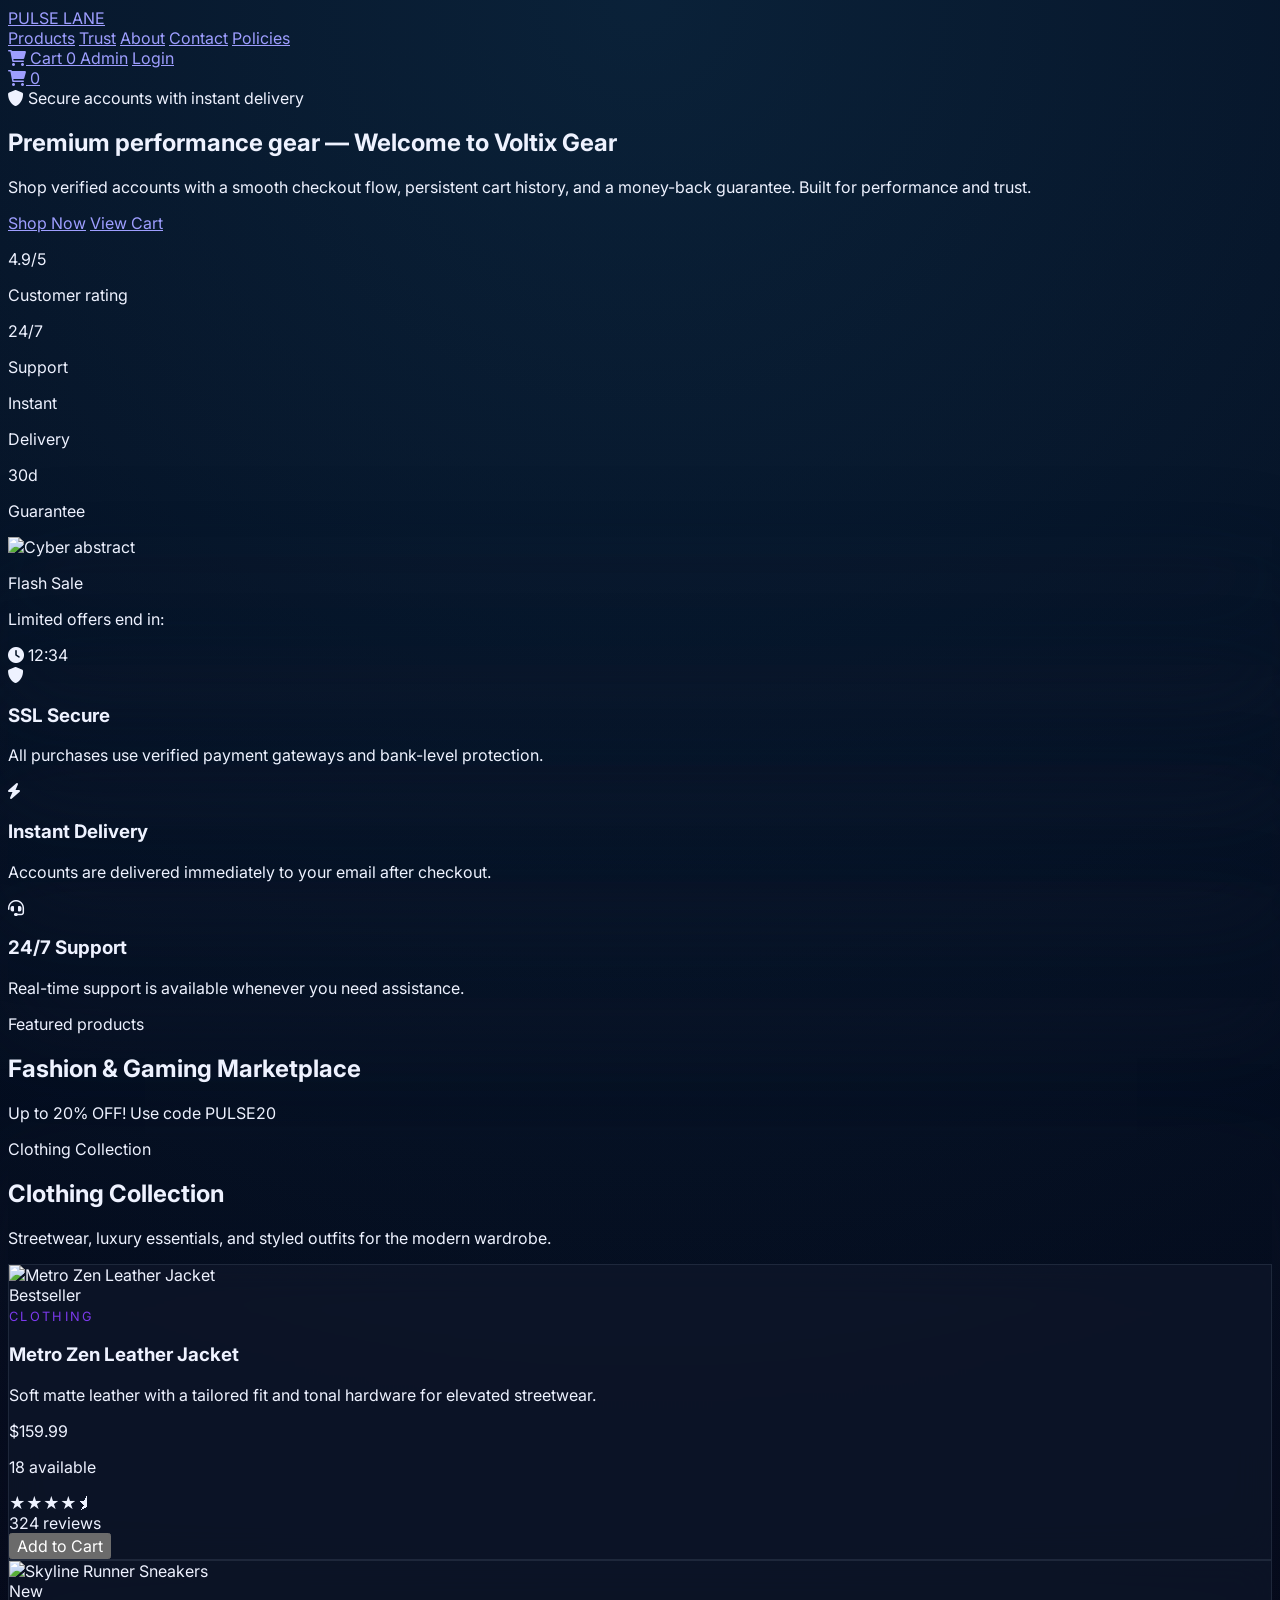
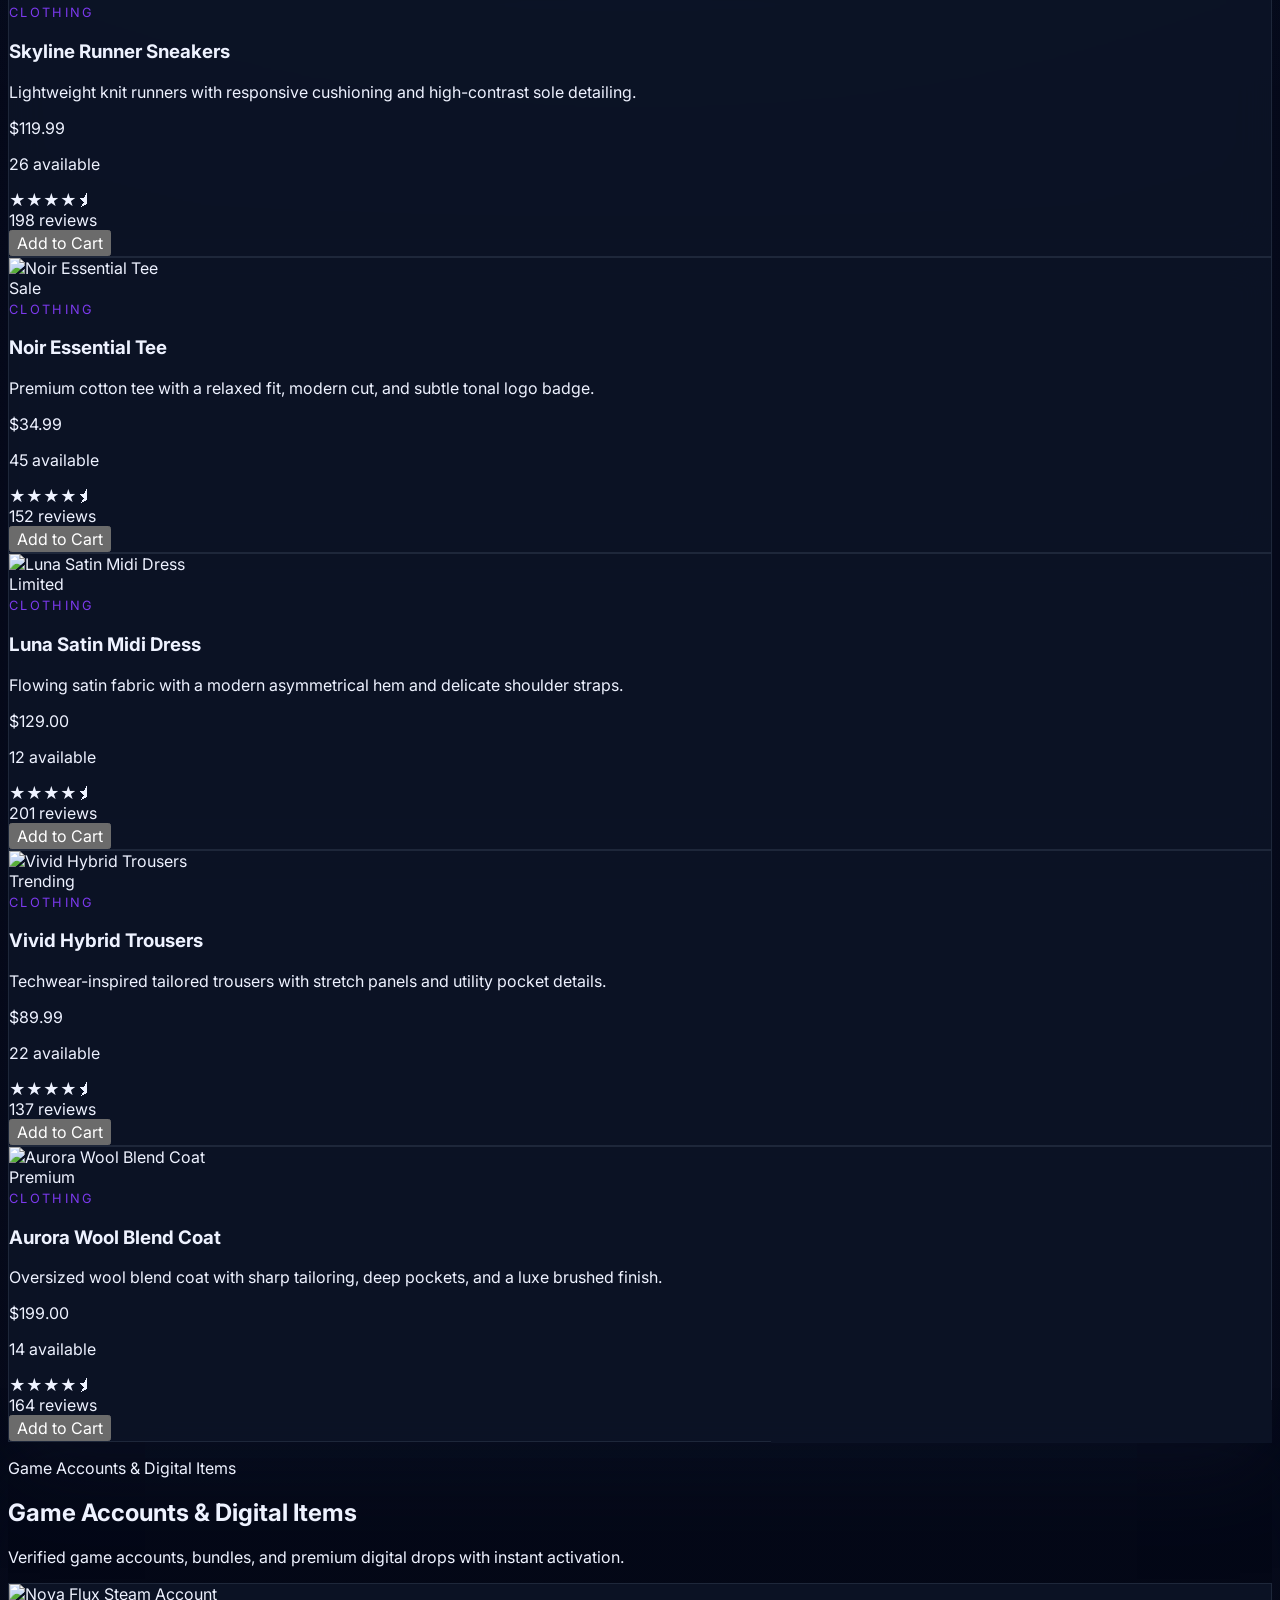
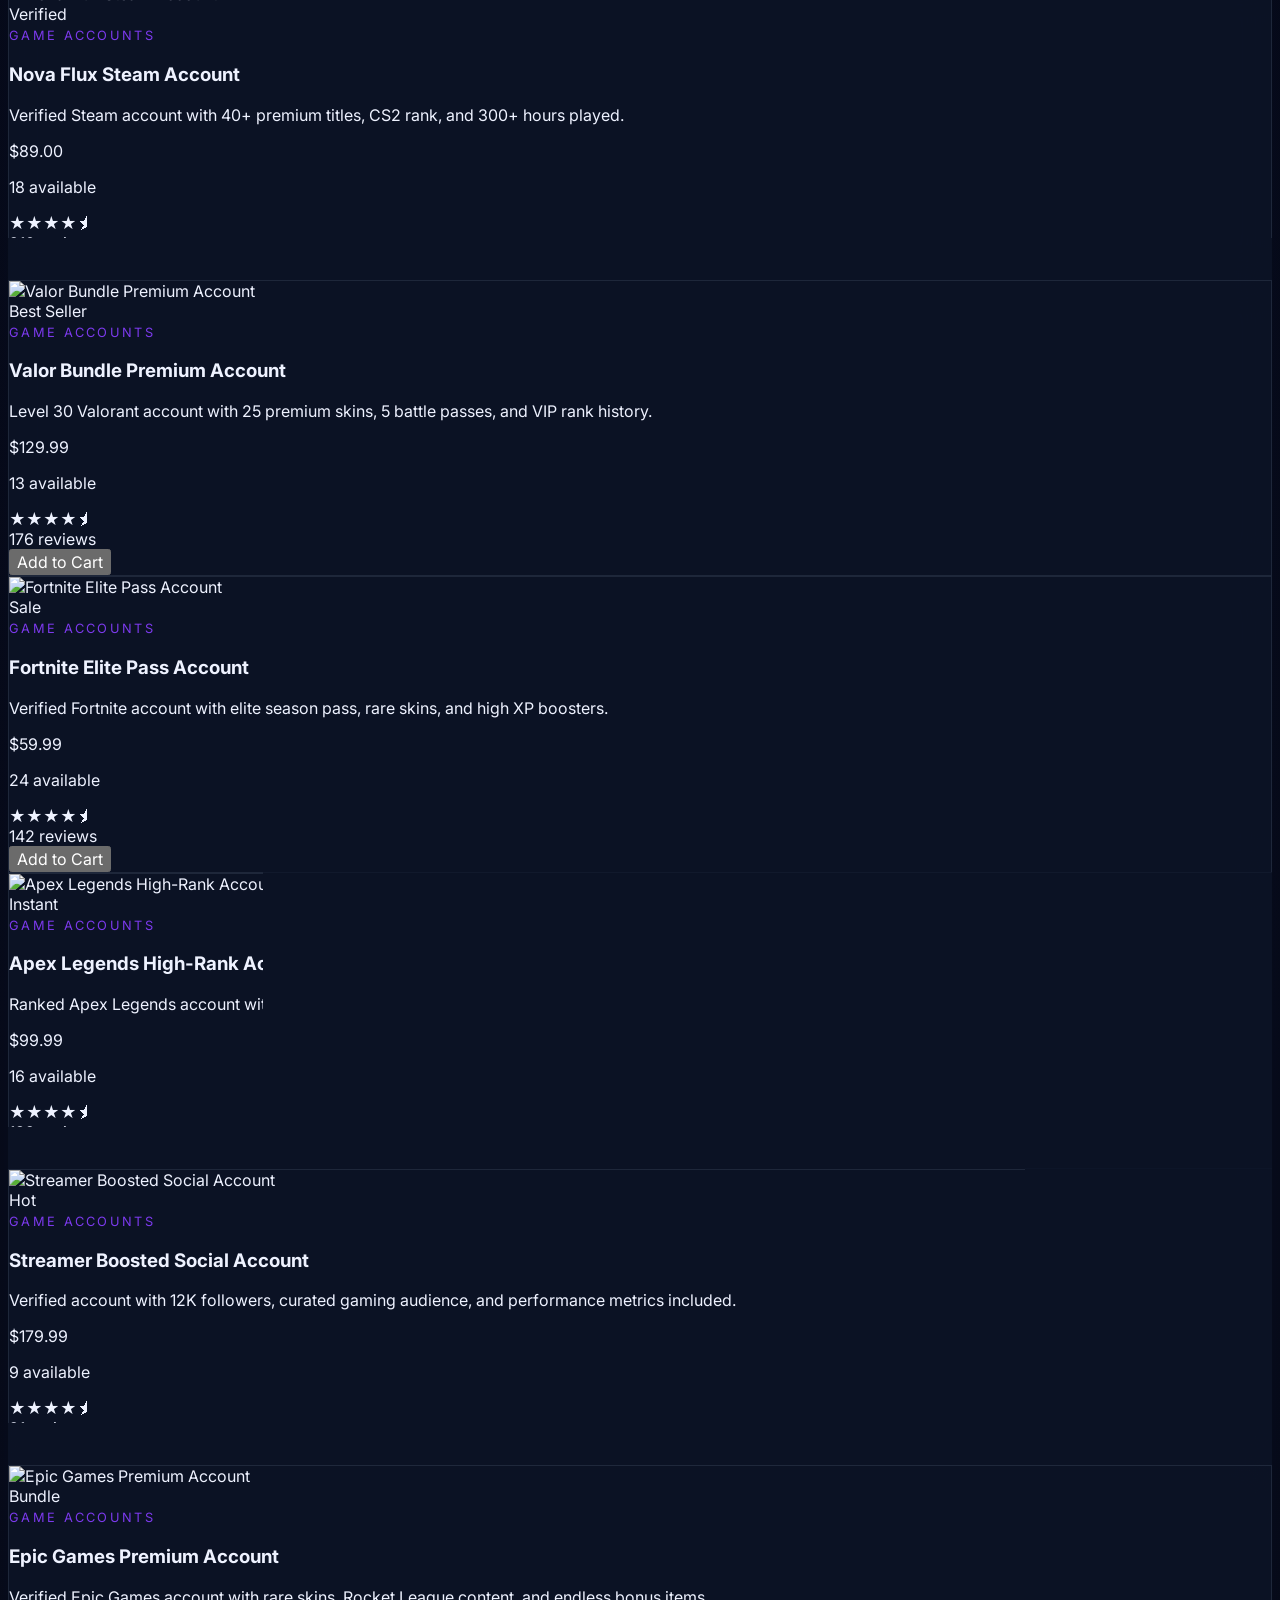
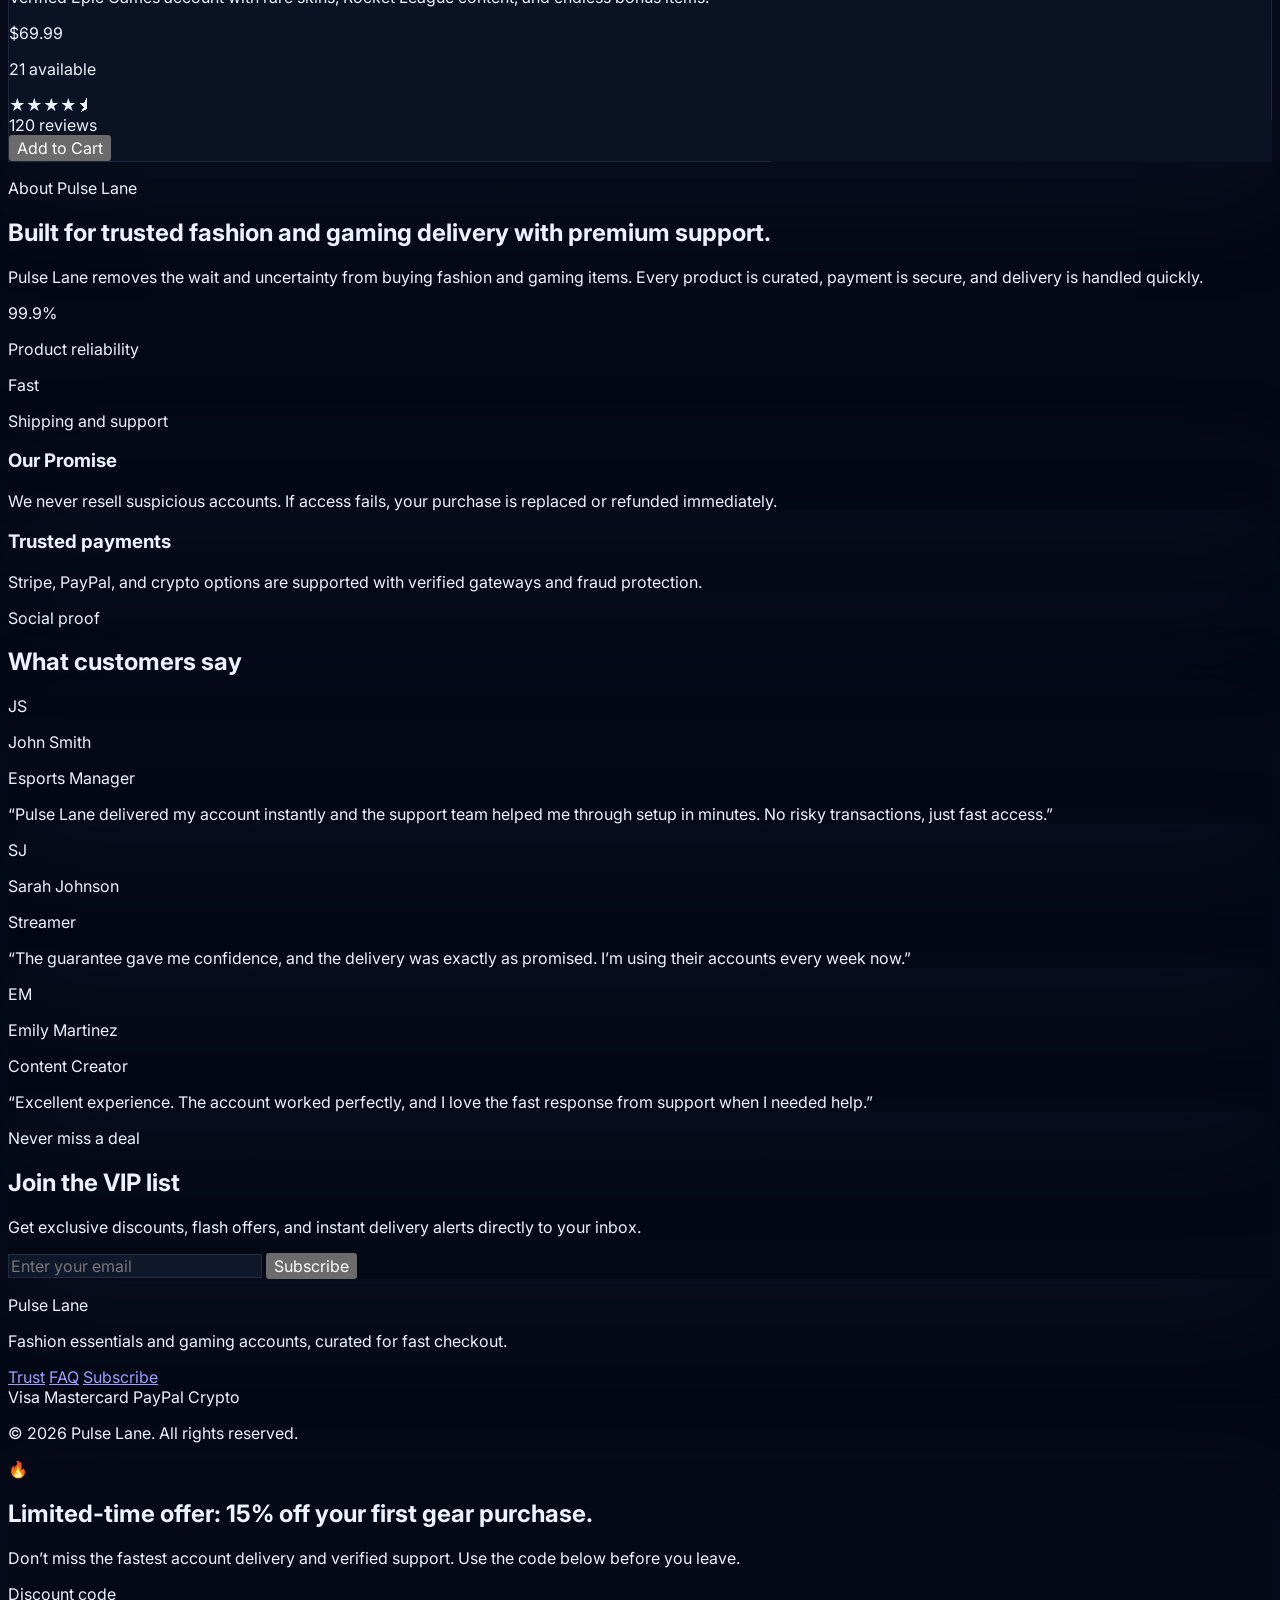
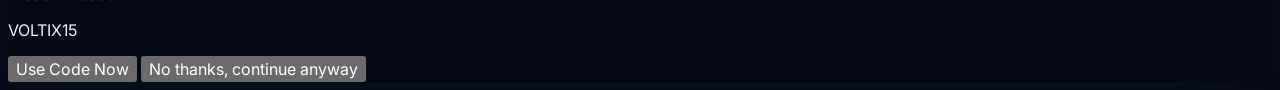
==== commit 3c55106e: "Update products section with complete HTML implementation" ====
--- a/index.html
+++ b/index.html
@@ -151,303 +151,391 @@
                         </h2>
                     </div>
                     <div class="rounded-full bg-slate-900 border border-slate-800 px-4 py-3 text-sm text-gray-300">
-                        <span class="font-semibold text-white">Up to 20% OFF!</span> Use code <span class="text-sky-300">PULSE20</span>
+                        <span class="font-semibold text-white">Up to 20% OFF!</span> Use code <span
+                            class="text-sky-300">PULSE20</span>
                     </div>
                 </div>
                 <div id="productGrid" class="grid gap-6 lg:grid-cols-2">
-                <!-- Clothing Section -->
-                <div class="mb-16">
-                    <div class="mb-8">
-                        <h3 class="text-2xl font-bold text-white mb-2">Clothing Collection</h3>
-                        <p class="text-gray-400">Premium fashion essentials for the modern wardrobe</p>
-                    </div>
-                    <div class="grid gap-6 md:grid-cols-2 lg:grid-cols-3">
-                        <!-- Product 1 -->
-                        <article class="product-card glass-card rounded-3xl p-6 hover:scale-105 transition-transform duration-300 hover:shadow-soft">
-                            <div class="relative mb-4">
-                                <img src="https://via.placeholder.com/300x200/1e293b/60a5fa?text=Metro+Zen+Jacket" alt="Metro Zen Leather Jacket" class="w-full h-48 object-cover rounded-2xl">
-                                <span class="absolute top-3 right-3 bg-sky-400 text-slate-950 text-xs font-bold px-2 py-1 rounded-full">Bestseller</span>
-                            </div>
-                            <div class="mb-4">
-                                <span class="text-xs text-sky-400 font-semibold uppercase tracking-wide">Clothing</span>
-                                <h4 class="text-xl font-bold text-white mt-2">Metro Zen Leather Jacket</h4>
-                                <p class="text-gray-400 text-sm mt-2">Soft matte leather with a tailored fit and tonal hardware for elevated streetwear.</p>
-                            </div>
-                            <div class="flex items-center justify-between mb-4">
-                                <span class="text-2xl font-bold text-white">$159.99</span>
-                                <div class="text-right">
-                                    <div class="flex items-center gap-1 text-yellow-400">
-                                        ★★★★☆
-                                    </div>
-                                    <span class="text-xs text-gray-500">324 reviews</span>
-                                </div>
-                            </div>
-                            <button class="w-full bg-gradient-to-r from-sky-500 to-violet-600 text-white font-semibold py-3 rounded-full hover:from-sky-600 hover:to-violet-700 transition">Add to Cart</button>
-                        </article>
-
-                        <!-- Product 2 -->
-                        <article class="product-card glass-card rounded-3xl p-6 hover:scale-105 transition-transform duration-300 hover:shadow-soft">
-                            <div class="relative mb-4">
-                                <img src="https://via.placeholder.com/300x200/1e293b/60a5fa?text=Skyline+Runner+Sneakers" alt="Skyline Runner Sneakers" class="w-full h-48 object-cover rounded-2xl">
-                                <span class="absolute top-3 right-3 bg-yellow-400 text-slate-950 text-xs font-bold px-2 py-1 rounded-full">New</span>
-                            </div>
-                            <div class="mb-4">
-                                <span class="text-xs text-sky-400 font-semibold uppercase tracking-wide">Clothing</span>
-                                <h4 class="text-xl font-bold text-white mt-2">Skyline Runner Sneakers</h4>
-                                <p class="text-gray-400 text-sm mt-2">Lightweight knit runners with responsive cushioning and high-contrast sole detailing.</p>
-                            </div>
-                            <div class="flex items-center justify-between mb-4">
-                                <span class="text-2xl font-bold text-white">$119.99</span>
-                                <div class="text-right">
-                                    <div class="flex items-center gap-1 text-yellow-400">
-                                        ★★★★☆
-                                    </div>
-                                    <span class="text-xs text-gray-500">198 reviews</span>
-                                </div>
-                            </div>
-                            <button class="w-full bg-gradient-to-r from-sky-500 to-violet-600 text-white font-semibold py-3 rounded-full hover:from-sky-600 hover:to-violet-700 transition">Add to Cart</button>
-                        </article>
-
-                        <!-- Product 3 -->
-                        <article class="product-card glass-card rounded-3xl p-6 hover:scale-105 transition-transform duration-300 hover:shadow-soft">
-                            <div class="relative mb-4">
-                                <img src="https://via.placeholder.com/300x200/1e293b/60a5fa?text=Noir+Essential+Tee" alt="Noir Essential Tee" class="w-full h-48 object-cover rounded-2xl">
-                                <span class="absolute top-3 right-3 bg-red-400 text-white text-xs font-bold px-2 py-1 rounded-full">Sale</span>
-                            </div>
-                            <div class="mb-4">
-                                <span class="text-xs text-sky-400 font-semibold uppercase tracking-wide">Clothing</span>
-                                <h4 class="text-xl font-bold text-white mt-2">Noir Essential Tee</h4>
-                                <p class="text-gray-400 text-sm mt-2">Premium cotton tee with a relaxed fit, modern cut, and subtle tonal logo badge.</p>
-                            </div>
-                            <div class="flex items-center justify-between mb-4">
-                                <span class="text-2xl font-bold text-white">$34.99</span>
-                                <div class="text-right">
-                                    <div class="flex items-center gap-1 text-yellow-400">
-                                        ★★★★☆
-                                    </div>
-                                    <span class="text-xs text-gray-500">152 reviews</span>
-                                </div>
-                            </div>
-                            <button class="w-full bg-gradient-to-r from-sky-500 to-violet-600 text-white font-semibold py-3 rounded-full hover:from-sky-600 hover:to-violet-700 transition">Add to Cart</button>
-                        </article>
-
-                        <!-- Product 4 -->
-                        <article class="product-card glass-card rounded-3xl p-6 hover:scale-105 transition-transform duration-300 hover:shadow-soft">
-                            <div class="relative mb-4">
-                                <img src="https://via.placeholder.com/300x200/1e293b/60a5fa?text=Luna+Satin+Dress" alt="Luna Satin Midi Dress" class="w-full h-48 object-cover rounded-2xl">
-                                <span class="absolute top-3 right-3 bg-sky-400 text-slate-950 text-xs font-bold px-2 py-1 rounded-full">Limited</span>
-                            </div>
-                            <div class="mb-4">
-                                <span class="text-xs text-sky-400 font-semibold uppercase tracking-wide">Clothing</span>
-                                <h4 class="text-xl font-bold text-white mt-2">Luna Satin Midi Dress</h4>
-                                <p class="text-gray-400 text-sm mt-2">Flowing satin fabric with a modern asymmetrical hem and delicate shoulder straps.</p>
-                            </div>
-                            <div class="flex items-center justify-between mb-4">
-                                <span class="text-2xl font-bold text-white">$129.00</span>
-                                <div class="text-right">
-                                    <div class="flex items-center gap-1 text-yellow-400">
-                                        ★★★★★
-                                    </div>
-                                    <span class="text-xs text-gray-500">201 reviews</span>
-                                </div>
-                            </div>
-                            <button class="w-full bg-gradient-to-r from-sky-500 to-violet-600 text-white font-semibold py-3 rounded-full hover:from-sky-600 hover:to-violet-700 transition">Add to Cart</button>
-                        </article>
-
-                        <!-- Product 5 -->
-                        <article class="product-card glass-card rounded-3xl p-6 hover:scale-105 transition-transform duration-300 hover:shadow-soft">
-                            <div class="relative mb-4">
-                                <img src="https://via.placeholder.com/300x200/1e293b/60a5fa?text=Vivid+Hybrid+Trousers" alt="Vivid Hybrid Trousers" class="w-full h-48 object-cover rounded-2xl">
-                                <span class="absolute top-3 right-3 bg-green-400 text-white text-xs font-bold px-2 py-1 rounded-full">Trending</span>
-                            </div>
-                            <div class="mb-4">
-                                <span class="text-xs text-sky-400 font-semibold uppercase tracking-wide">Clothing</span>
-                                <h4 class="text-xl font-bold text-white mt-2">Vivid Hybrid Trousers</h4>
-                                <p class="text-gray-400 text-sm mt-2">Techwear-inspired tailored trousers with stretch panels and utility pocket details.</p>
-                            </div>
-                            <div class="flex items-center justify-between mb-4">
-                                <span class="text-2xl font-bold text-white">$89.99</span>
-                                <div class="text-right">
-                                    <div class="flex items-center gap-1 text-yellow-400">
-                                        ★★★★☆
-                                    </div>
-                                    <span class="text-xs text-gray-500">137 reviews</span>
-                                </div>
-                            </div>
-                            <button class="w-full bg-gradient-to-r from-sky-500 to-violet-600 text-white font-semibold py-3 rounded-full hover:from-sky-600 hover:to-violet-700 transition">Add to Cart</button>
-                        </article>
-
-                        <!-- Product 6 -->
-                        <article class="product-card glass-card rounded-3xl p-6 hover:scale-105 transition-transform duration-300 hover:shadow-soft">
-                            <div class="relative mb-4">
-                                <img src="https://via.placeholder.com/300x200/1e293b/60a5fa?text=Aurora+Wool+Coat" alt="Aurora Wool Blend Coat" class="w-full h-48 object-cover rounded-2xl">
-                                <span class="absolute top-3 right-3 bg-sky-400 text-slate-950 text-xs font-bold px-2 py-1 rounded-full">Premium</span>
-                            </div>
-                            <div class="mb-4">
-                                <span class="text-xs text-sky-400 font-semibold uppercase tracking-wide">Clothing</span>
-                                <h4 class="text-xl font-bold text-white mt-2">Aurora Wool Blend Coat</h4>
-                                <p class="text-gray-400 text-sm mt-2">Oversized wool blend coat with sharp tailoring, deep pockets, and a luxe brushed finish.</p>
-                            </div>
-                            <div class="flex items-center justify-between mb-4">
-                                <span class="text-2xl font-bold text-white">$199.00</span>
-                                <div class="text-right">
-                                    <div class="flex items-center gap-1 text-yellow-400">
-                                        ★★★★☆
-                                    </div>
-                                    <span class="text-xs text-gray-500">164 reviews</span>
-                                </div>
-                            </div>
-                            <button class="w-full bg-gradient-to-r from-sky-500 to-violet-600 text-white font-semibold py-3 rounded-full hover:from-sky-600 hover:to-violet-700 transition">Add to Cart</button>
-                        </article>
-                    </div>
-                </div>
-
-                <!-- Game Accounts Section -->
-                <div>
-                    <div class="mb-8">
-                        <h3 class="text-2xl font-bold text-white mb-2">Game Accounts & Digital Items</h3>
-                        <p class="text-gray-400">Verified gaming accounts with instant delivery and premium perks</p>
-                    </div>
-                    <div class="grid gap-6 md:grid-cols-2 lg:grid-cols-3">
-                        <!-- Product 7 -->
-                        <article class="product-card glass-card rounded-3xl p-6 hover:scale-105 transition-transform duration-300 hover:shadow-soft">
-                            <div class="relative mb-4">
-                                <img src="https://via.placeholder.com/300x200/1e293b/60a5fa?text=Nova+Flux+Steam+Account" alt="Nova Flux Steam Account" class="w-full h-48 object-cover rounded-2xl">
-                                <span class="absolute top-3 right-3 bg-sky-400 text-slate-950 text-xs font-bold px-2 py-1 rounded-full">Verified</span>
-                            </div>
-                            <div class="mb-4">
-                                <span class="text-xs text-violet-400 font-semibold uppercase tracking-wide">Game Account</span>
-                                <h4 class="text-xl font-bold text-white mt-2">Nova Flux Steam Account</h4>
-                                <p class="text-gray-400 text-sm mt-2">Verified Steam account with 40+ premium titles, CS2 rank, and 300+ hours played.</p>
-                            </div>
-                            <div class="flex items-center justify-between mb-4">
-                                <span class="text-2xl font-bold text-white">$89.00</span>
-                                <div class="text-right">
-                                    <div class="flex items-center gap-1 text-yellow-400">
-                                        ★★★★☆
-                                    </div>
-                                    <span class="text-xs text-gray-500">210 reviews</span>
-                                </div>
-                            </div>
-                            <button class="w-full bg-gradient-to-r from-violet-500 to-purple-600 text-white font-semibold py-3 rounded-full hover:from-violet-600 hover:to-purple-700 transition">Add to Cart</button>
-                        </article>
-
-                        <!-- Product 8 -->
-                        <article class="product-card glass-card rounded-3xl p-6 hover:scale-105 transition-transform duration-300 hover:shadow-soft">
-                            <div class="relative mb-4">
-                                <img src="https://via.placeholder.com/300x200/1e293b/60a5fa?text=Valor+Bundle+Account" alt="Valor Bundle Premium Account" class="w-full h-48 object-cover rounded-2xl">
-                                <span class="absolute top-3 right-3 bg-sky-400 text-slate-950 text-xs font-bold px-2 py-1 rounded-full">Bestseller</span>
-                            </div>
-                            <div class="mb-4">
-                                <span class="text-xs text-violet-400 font-semibold uppercase tracking-wide">Game Account</span>
-                                <h4 class="text-xl font-bold text-white mt-2">Valor Bundle Premium Account</h4>
-                                <p class="text-gray-400 text-sm mt-2">Level 30 Valorant account with 25 premium skins, 5 battle passes, and VIP rank history.</p>
-                            </div>
-                            <div class="flex items-center justify-between mb-4">
-                                <span class="text-2xl font-bold text-white">$129.99</span>
-                                <div class="text-right">
-                                    <div class="flex items-center gap-1 text-yellow-400">
-                                        ★★★★★
-                                    </div>
-                                    <span class="text-xs text-gray-500">176 reviews</span>
-                                </div>
-                            </div>
-                            <button class="w-full bg-gradient-to-r from-violet-500 to-purple-600 text-white font-semibold py-3 rounded-full hover:from-violet-600 hover:to-purple-700 transition">Add to Cart</button>
-                        </article>
-
-                        <!-- Product 9 -->
-                        <article class="product-card glass-card rounded-3xl p-6 hover:scale-105 transition-transform duration-300 hover:shadow-soft">
-                            <div class="relative mb-4">
-                                <img src="https://via.placeholder.com/300x200/1e293b/60a5fa?text=Fortnite+Elite+Pass" alt="Fortnite Elite Pass Account" class="w-full h-48 object-cover rounded-2xl">
-                                <span class="absolute top-3 right-3 bg-red-400 text-white text-xs font-bold px-2 py-1 rounded-full">Sale</span>
-                            </div>
-                            <div class="mb-4">
-                                <span class="text-xs text-violet-400 font-semibold uppercase tracking-wide">Game Account</span>
-                                <h4 class="text-xl font-bold text-white mt-2">Fortnite Elite Pass Account</h4>
-                                <p class="text-gray-400 text-sm mt-2">Verified Fortnite account with elite season pass, rare skins, and high XP boosters.</p>
-                            </div>
-                            <div class="flex items-center justify-between mb-4">
-                                <span class="text-2xl font-bold text-white">$59.99</span>
-                                <div class="text-right">
-                                    <div class="flex items-center gap-1 text-yellow-400">
-                                        ★★★★☆
-                                    </div>
-                                    <span class="text-xs text-gray-500">142 reviews</span>
-                                </div>
-                            </div>
-                            <button class="w-full bg-gradient-to-r from-violet-500 to-purple-600 text-white font-semibold py-3 rounded-full hover:from-violet-600 hover:to-purple-700 transition">Add to Cart</button>
-                        </article>
-
-                        <!-- Product 10 -->
-                        <article class="product-card glass-card rounded-3xl p-6 hover:scale-105 transition-transform duration-300 hover:shadow-soft">
-                            <div class="relative mb-4">
-                                <img src="https://via.placeholder.com/300x200/1e293b/60a5fa?text=Apex+Legends+Account" alt="Apex Legends High-Rank Account" class="w-full h-48 object-cover rounded-2xl">
-                                <span class="absolute top-3 right-3 bg-green-400 text-white text-xs font-bold px-2 py-1 rounded-full">Instant</span>
-                            </div>
-                            <div class="mb-4">
-                                <span class="text-xs text-violet-400 font-semibold uppercase tracking-wide">Game Account</span>
-                                <h4 class="text-xl font-bold text-white mt-2">Apex Legends High-Rank Account</h4>
-                                <p class="text-gray-400 text-sm mt-2">Ranked Apex Legends account with 100+ wins, full battle pass ownership, and premium skins.</p>
-                            </div>
-                            <div class="flex items-center justify-between mb-4">
-                                <span class="text-2xl font-bold text-white">$99.99</span>
-                                <div class="text-right">
-                                    <div class="flex items-center gap-1 text-yellow-400">
-                                        ★★★★★
-                                    </div>
-                                    <span class="text-xs text-gray-500">132 reviews</span>
-                                </div>
-                            </div>
-                            <button class="w-full bg-gradient-to-r from-violet-500 to-purple-600 text-white font-semibold py-3 rounded-full hover:from-violet-600 hover:to-purple-700 transition">Add to Cart</button>
-                        </article>
-
-                        <!-- Product 11 -->
-                        <article class="product-card glass-card rounded-3xl p-6 hover:scale-105 transition-transform duration-300 hover:shadow-soft">
-                            <div class="relative mb-4">
-                                <img src="https://via.placeholder.com/300x200/1e293b/60a5fa?text=Streamer+Social+Account" alt="Streamer Boosted Social Account" class="w-full h-48 object-cover rounded-2xl">
-                                <span class="absolute top-3 right-3 bg-orange-400 text-white text-xs font-bold px-2 py-1 rounded-full">Hot</span>
-                            </div>
-                            <div class="mb-4">
-                                <span class="text-xs text-violet-400 font-semibold uppercase tracking-wide">Game Account</span>
-                                <h4 class="text-xl font-bold text-white mt-2">Streamer Boosted Social Account</h4>
-                                <p class="text-gray-400 text-sm mt-2">Verified account with 12K followers, curated gaming audience, and performance metrics included.</p>
-                            </div>
-                            <div class="flex items-center justify-between mb-4">
-                                <span class="text-2xl font-bold text-white">$179.99</span>
-                                <div class="text-right">
-                                    <div class="flex items-center gap-1 text-yellow-400">
-                                        ★★★★☆
-                                    </div>
-                                    <span class="text-xs text-gray-500">91 reviews</span>
-                                </div>
-                            </div>
-                            <button class="w-full bg-gradient-to-r from-violet-500 to-purple-600 text-white font-semibold py-3 rounded-full hover:from-violet-600 hover:to-purple-700 transition">Add to Cart</button>
-                        </article>
-
-                        <!-- Product 12 -->
-                        <article class="product-card glass-card rounded-3xl p-6 hover:scale-105 transition-transform duration-300 hover:shadow-soft">
-                            <div class="relative mb-4">
-                                <img src="https://via.placeholder.com/300x200/1e293b/60a5fa?text=Epic+Games+Premium" alt="Epic Games Premium Account" class="w-full h-48 object-cover rounded-2xl">
-                                <span class="absolute top-3 right-3 bg-blue-400 text-white text-xs font-bold px-2 py-1 rounded-full">Bundle</span>
-                            </div>
-                            <div class="mb-4">
-                                <span class="text-xs text-violet-400 font-semibold uppercase tracking-wide">Game Account</span>
-                                <h4 class="text-xl font-bold text-white mt-2">Epic Games Premium Account</h4>
-                                <p class="text-gray-400 text-sm mt-2">Verified Epic Games account with rare skins, Rocket League content, and endless bonus items.</p>
-                            </div>
-                            <div class="flex items-center justify-between mb-4">
-                                <span class="text-2xl font-bold text-white">$69.99</span>
-                                <div class="text-right">
-                                    <div class="flex items-center gap-1 text-yellow-400">
-                                        ★★★★☆
-                                    </div>
-                                    <span class="text-xs text-gray-500">120 reviews</span>
-                                </div>
-                            </div>
-                            <button class="w-full bg-gradient-to-r from-violet-500 to-purple-600 text-white font-semibold py-3 rounded-full hover:from-violet-600 hover:to-purple-700 transition">Add to Cart</button>
-                        </article>
-                    </div>
-                </div>
+                    <!-- Clothing Section -->
+                    <div class="mb-16">
+                        <div class="mb-8">
+                            <h3 class="text-2xl font-bold text-white mb-2">Clothing Collection</h3>
+                            <p class="text-gray-400">Premium fashion essentials for the modern wardrobe</p>
+                        </div>
+                        <div class="grid gap-6 md:grid-cols-2 lg:grid-cols-3">
+                            <!-- Product 1 -->
+                            <article
+                                class="product-card glass-card rounded-3xl p-6 hover:scale-105 transition-transform duration-300 hover:shadow-soft">
+                                <div class="relative mb-4">
+                                    <img src="https://via.placeholder.com/300x200/1e293b/60a5fa?text=Metro+Zen+Jacket"
+                                        alt="Metro Zen Leather Jacket" class="w-full h-48 object-cover rounded-2xl">
+                                    <span
+                                        class="absolute top-3 right-3 bg-sky-400 text-slate-950 text-xs font-bold px-2 py-1 rounded-full">Bestseller</span>
+                                </div>
+                                <div class="mb-4">
+                                    <span
+                                        class="text-xs text-sky-400 font-semibold uppercase tracking-wide">Clothing</span>
+                                    <h4 class="text-xl font-bold text-white mt-2">Metro Zen Leather Jacket</h4>
+                                    <p class="text-gray-400 text-sm mt-2">Soft matte leather with a tailored fit and
+                                        tonal hardware for elevated streetwear.</p>
+                                </div>
+                                <div class="flex items-center justify-between mb-4">
+                                    <span class="text-2xl font-bold text-white">$159.99</span>
+                                    <div class="text-right">
+                                        <div class="flex items-center gap-1 text-yellow-400">
+                                            ★★★★☆
+                                        </div>
+                                        <span class="text-xs text-gray-500">324 reviews</span>
+                                    </div>
+                                </div>
+                                <button
+                                    class="w-full bg-gradient-to-r from-sky-500 to-violet-600 text-white font-semibold py-3 rounded-full hover:from-sky-600 hover:to-violet-700 transition">Add
+                                    to Cart</button>
+                            </article>
+
+                            <!-- Product 2 -->
+                            <article
+                                class="product-card glass-card rounded-3xl p-6 hover:scale-105 transition-transform duration-300 hover:shadow-soft">
+                                <div class="relative mb-4">
+                                    <img src="https://via.placeholder.com/300x200/1e293b/60a5fa?text=Skyline+Runner+Sneakers"
+                                        alt="Skyline Runner Sneakers" class="w-full h-48 object-cover rounded-2xl">
+                                    <span
+                                        class="absolute top-3 right-3 bg-yellow-400 text-slate-950 text-xs font-bold px-2 py-1 rounded-full">New</span>
+                                </div>
+                                <div class="mb-4">
+                                    <span
+                                        class="text-xs text-sky-400 font-semibold uppercase tracking-wide">Clothing</span>
+                                    <h4 class="text-xl font-bold text-white mt-2">Skyline Runner Sneakers</h4>
+                                    <p class="text-gray-400 text-sm mt-2">Lightweight knit runners with responsive
+                                        cushioning and high-contrast sole detailing.</p>
+                                </div>
+                                <div class="flex items-center justify-between mb-4">
+                                    <span class="text-2xl font-bold text-white">$119.99</span>
+                                    <div class="text-right">
+                                        <div class="flex items-center gap-1 text-yellow-400">
+                                            ★★★★☆
+                                        </div>
+                                        <span class="text-xs text-gray-500">198 reviews</span>
+                                    </div>
+                                </div>
+                                <button
+                                    class="w-full bg-gradient-to-r from-sky-500 to-violet-600 text-white font-semibold py-3 rounded-full hover:from-sky-600 hover:to-violet-700 transition">Add
+                                    to Cart</button>
+                            </article>
+
+                            <!-- Product 3 -->
+                            <article
+                                class="product-card glass-card rounded-3xl p-6 hover:scale-105 transition-transform duration-300 hover:shadow-soft">
+                                <div class="relative mb-4">
+                                    <img src="https://via.placeholder.com/300x200/1e293b/60a5fa?text=Noir+Essential+Tee"
+                                        alt="Noir Essential Tee" class="w-full h-48 object-cover rounded-2xl">
+                                    <span
+                                        class="absolute top-3 right-3 bg-red-400 text-white text-xs font-bold px-2 py-1 rounded-full">Sale</span>
+                                </div>
+                                <div class="mb-4">
+                                    <span
+                                        class="text-xs text-sky-400 font-semibold uppercase tracking-wide">Clothing</span>
+                                    <h4 class="text-xl font-bold text-white mt-2">Noir Essential Tee</h4>
+                                    <p class="text-gray-400 text-sm mt-2">Premium cotton tee with a relaxed fit, modern
+                                        cut, and subtle tonal logo badge.</p>
+                                </div>
+                                <div class="flex items-center justify-between mb-4">
+                                    <span class="text-2xl font-bold text-white">$34.99</span>
+                                    <div class="text-right">
+                                        <div class="flex items-center gap-1 text-yellow-400">
+                                            ★★★★☆
+                                        </div>
+                                        <span class="text-xs text-gray-500">152 reviews</span>
+                                    </div>
+                                </div>
+                                <button
+                                    class="w-full bg-gradient-to-r from-sky-500 to-violet-600 text-white font-semibold py-3 rounded-full hover:from-sky-600 hover:to-violet-700 transition">Add
+                                    to Cart</button>
+                            </article>
+
+                            <!-- Product 4 -->
+                            <article
+                                class="product-card glass-card rounded-3xl p-6 hover:scale-105 transition-transform duration-300 hover:shadow-soft">
+                                <div class="relative mb-4">
+                                    <img src="https://via.placeholder.com/300x200/1e293b/60a5fa?text=Luna+Satin+Dress"
+                                        alt="Luna Satin Midi Dress" class="w-full h-48 object-cover rounded-2xl">
+                                    <span
+                                        class="absolute top-3 right-3 bg-sky-400 text-slate-950 text-xs font-bold px-2 py-1 rounded-full">Limited</span>
+                                </div>
+                                <div class="mb-4">
+                                    <span
+                                        class="text-xs text-sky-400 font-semibold uppercase tracking-wide">Clothing</span>
+                                    <h4 class="text-xl font-bold text-white mt-2">Luna Satin Midi Dress</h4>
+                                    <p class="text-gray-400 text-sm mt-2">Flowing satin fabric with a modern
+                                        asymmetrical hem and delicate shoulder straps.</p>
+                                </div>
+                                <div class="flex items-center justify-between mb-4">
+                                    <span class="text-2xl font-bold text-white">$129.00</span>
+                                    <div class="text-right">
+                                        <div class="flex items-center gap-1 text-yellow-400">
+                                            ★★★★★
+                                        </div>
+                                        <span class="text-xs text-gray-500">201 reviews</span>
+                                    </div>
+                                </div>
+                                <button
+                                    class="w-full bg-gradient-to-r from-sky-500 to-violet-600 text-white font-semibold py-3 rounded-full hover:from-sky-600 hover:to-violet-700 transition">Add
+                                    to Cart</button>
+                            </article>
+
+                            <!-- Product 5 -->
+                            <article
+                                class="product-card glass-card rounded-3xl p-6 hover:scale-105 transition-transform duration-300 hover:shadow-soft">
+                                <div class="relative mb-4">
+                                    <img src="https://via.placeholder.com/300x200/1e293b/60a5fa?text=Vivid+Hybrid+Trousers"
+                                        alt="Vivid Hybrid Trousers" class="w-full h-48 object-cover rounded-2xl">
+                                    <span
+                                        class="absolute top-3 right-3 bg-green-400 text-white text-xs font-bold px-2 py-1 rounded-full">Trending</span>
+                                </div>
+                                <div class="mb-4">
+                                    <span
+                                        class="text-xs text-sky-400 font-semibold uppercase tracking-wide">Clothing</span>
+                                    <h4 class="text-xl font-bold text-white mt-2">Vivid Hybrid Trousers</h4>
+                                    <p class="text-gray-400 text-sm mt-2">Techwear-inspired tailored trousers with
+                                        stretch panels and utility pocket details.</p>
+                                </div>
+                                <div class="flex items-center justify-between mb-4">
+                                    <span class="text-2xl font-bold text-white">$89.99</span>
+                                    <div class="text-right">
+                                        <div class="flex items-center gap-1 text-yellow-400">
+                                            ★★★★☆
+                                        </div>
+                                        <span class="text-xs text-gray-500">137 reviews</span>
+                                    </div>
+                                </div>
+                                <button
+                                    class="w-full bg-gradient-to-r from-sky-500 to-violet-600 text-white font-semibold py-3 rounded-full hover:from-sky-600 hover:to-violet-700 transition">Add
+                                    to Cart</button>
+                            </article>
+
+                            <!-- Product 6 -->
+                            <article
+                                class="product-card glass-card rounded-3xl p-6 hover:scale-105 transition-transform duration-300 hover:shadow-soft">
+                                <div class="relative mb-4">
+                                    <img src="https://via.placeholder.com/300x200/1e293b/60a5fa?text=Aurora+Wool+Coat"
+                                        alt="Aurora Wool Blend Coat" class="w-full h-48 object-cover rounded-2xl">
+                                    <span
+                                        class="absolute top-3 right-3 bg-sky-400 text-slate-950 text-xs font-bold px-2 py-1 rounded-full">Premium</span>
+                                </div>
+                                <div class="mb-4">
+                                    <span
+                                        class="text-xs text-sky-400 font-semibold uppercase tracking-wide">Clothing</span>
+                                    <h4 class="text-xl font-bold text-white mt-2">Aurora Wool Blend Coat</h4>
+                                    <p class="text-gray-400 text-sm mt-2">Oversized wool blend coat with sharp
+                                        tailoring, deep pockets, and a luxe brushed finish.</p>
+                                </div>
+                                <div class="flex items-center justify-between mb-4">
+                                    <span class="text-2xl font-bold text-white">$199.00</span>
+                                    <div class="text-right">
+                                        <div class="flex items-center gap-1 text-yellow-400">
+                                            ★★★★☆
+                                        </div>
+                                        <span class="text-xs text-gray-500">164 reviews</span>
+                                    </div>
+                                </div>
+                                <button
+                                    class="w-full bg-gradient-to-r from-sky-500 to-violet-600 text-white font-semibold py-3 rounded-full hover:from-sky-600 hover:to-violet-700 transition">Add
+                                    to Cart</button>
+                            </article>
+                        </div>
+                    </div>
+
+                    <!-- Game Accounts Section -->
+                    <div>
+                        <div class="mb-8">
+                            <h3 class="text-2xl font-bold text-white mb-2">Game Accounts & Digital Items</h3>
+                            <p class="text-gray-400">Verified gaming accounts with instant delivery and premium perks
+                            </p>
+                        </div>
+                        <div class="grid gap-6 md:grid-cols-2 lg:grid-cols-3">
+                            <!-- Product 7 -->
+                            <article
+                                class="product-card glass-card rounded-3xl p-6 hover:scale-105 transition-transform duration-300 hover:shadow-soft">
+                                <div class="relative mb-4">
+                                    <img src="https://via.placeholder.com/300x200/1e293b/60a5fa?text=Nova+Flux+Steam+Account"
+                                        alt="Nova Flux Steam Account" class="w-full h-48 object-cover rounded-2xl">
+                                    <span
+                                        class="absolute top-3 right-3 bg-sky-400 text-slate-950 text-xs font-bold px-2 py-1 rounded-full">Verified</span>
+                                </div>
+                                <div class="mb-4">
+                                    <span class="text-xs text-violet-400 font-semibold uppercase tracking-wide">Game
+                                        Account</span>
+                                    <h4 class="text-xl font-bold text-white mt-2">Nova Flux Steam Account</h4>
+                                    <p class="text-gray-400 text-sm mt-2">Verified Steam account with 40+ premium
+                                        titles, CS2 rank, and 300+ hours played.</p>
+                                </div>
+                                <div class="flex items-center justify-between mb-4">
+                                    <span class="text-2xl font-bold text-white">$89.00</span>
+                                    <div class="text-right">
+                                        <div class="flex items-center gap-1 text-yellow-400">
+                                            ★★★★☆
+                                        </div>
+                                        <span class="text-xs text-gray-500">210 reviews</span>
+                                    </div>
+                                </div>
+                                <button
+                                    class="w-full bg-gradient-to-r from-violet-500 to-purple-600 text-white font-semibold py-3 rounded-full hover:from-violet-600 hover:to-purple-700 transition">Add
+                                    to Cart</button>
+                            </article>
+
+                            <!-- Product 8 -->
+                            <article
+                                class="product-card glass-card rounded-3xl p-6 hover:scale-105 transition-transform duration-300 hover:shadow-soft">
+                                <div class="relative mb-4">
+                                    <img src="https://via.placeholder.com/300x200/1e293b/60a5fa?text=Valor+Bundle+Account"
+                                        alt="Valor Bundle Premium Account" class="w-full h-48 object-cover rounded-2xl">
+                                    <span
+                                        class="absolute top-3 right-3 bg-sky-400 text-slate-950 text-xs font-bold px-2 py-1 rounded-full">Bestseller</span>
+                                </div>
+                                <div class="mb-4">
+                                    <span class="text-xs text-violet-400 font-semibold uppercase tracking-wide">Game
+                                        Account</span>
+                                    <h4 class="text-xl font-bold text-white mt-2">Valor Bundle Premium Account</h4>
+                                    <p class="text-gray-400 text-sm mt-2">Level 30 Valorant account with 25 premium
+                                        skins, 5 battle passes, and VIP rank history.</p>
+                                </div>
+                                <div class="flex items-center justify-between mb-4">
+                                    <span class="text-2xl font-bold text-white">$129.99</span>
+                                    <div class="text-right">
+                                        <div class="flex items-center gap-1 text-yellow-400">
+                                            ★★★★★
+                                        </div>
+                                        <span class="text-xs text-gray-500">176 reviews</span>
+                                    </div>
+                                </div>
+                                <button
+                                    class="w-full bg-gradient-to-r from-violet-500 to-purple-600 text-white font-semibold py-3 rounded-full hover:from-violet-600 hover:to-purple-700 transition">Add
+                                    to Cart</button>
+                            </article>
+
+                            <!-- Product 9 -->
+                            <article
+                                class="product-card glass-card rounded-3xl p-6 hover:scale-105 transition-transform duration-300 hover:shadow-soft">
+                                <div class="relative mb-4">
+                                    <img src="https://via.placeholder.com/300x200/1e293b/60a5fa?text=Fortnite+Elite+Pass"
+                                        alt="Fortnite Elite Pass Account" class="w-full h-48 object-cover rounded-2xl">
+                                    <span
+                                        class="absolute top-3 right-3 bg-red-400 text-white text-xs font-bold px-2 py-1 rounded-full">Sale</span>
+                                </div>
+                                <div class="mb-4">
+                                    <span class="text-xs text-violet-400 font-semibold uppercase tracking-wide">Game
+                                        Account</span>
+                                    <h4 class="text-xl font-bold text-white mt-2">Fortnite Elite Pass Account</h4>
+                                    <p class="text-gray-400 text-sm mt-2">Verified Fortnite account with elite season
+                                        pass, rare skins, and high XP boosters.</p>
+                                </div>
+                                <div class="flex items-center justify-between mb-4">
+                                    <span class="text-2xl font-bold text-white">$59.99</span>
+                                    <div class="text-right">
+                                        <div class="flex items-center gap-1 text-yellow-400">
+                                            ★★★★☆
+                                        </div>
+                                        <span class="text-xs text-gray-500">142 reviews</span>
+                                    </div>
+                                </div>
+                                <button
+                                    class="w-full bg-gradient-to-r from-violet-500 to-purple-600 text-white font-semibold py-3 rounded-full hover:from-violet-600 hover:to-purple-700 transition">Add
+                                    to Cart</button>
+                            </article>
+
+                            <!-- Product 10 -->
+                            <article
+                                class="product-card glass-card rounded-3xl p-6 hover:scale-105 transition-transform duration-300 hover:shadow-soft">
+                                <div class="relative mb-4">
+                                    <img src="https://via.placeholder.com/300x200/1e293b/60a5fa?text=Apex+Legends+Account"
+                                        alt="Apex Legends High-Rank Account"
+                                        class="w-full h-48 object-cover rounded-2xl">
+                                    <span
+                                        class="absolute top-3 right-3 bg-green-400 text-white text-xs font-bold px-2 py-1 rounded-full">Instant</span>
+                                </div>
+                                <div class="mb-4">
+                                    <span class="text-xs text-violet-400 font-semibold uppercase tracking-wide">Game
+                                        Account</span>
+                                    <h4 class="text-xl font-bold text-white mt-2">Apex Legends High-Rank Account</h4>
+                                    <p class="text-gray-400 text-sm mt-2">Ranked Apex Legends account with 100+ wins,
+                                        full battle pass ownership, and premium skins.</p>
+                                </div>
+                                <div class="flex items-center justify-between mb-4">
+                                    <span class="text-2xl font-bold text-white">$99.99</span>
+                                    <div class="text-right">
+                                        <div class="flex items-center gap-1 text-yellow-400">
+                                            ★★★★★
+                                        </div>
+                                        <span class="text-xs text-gray-500">132 reviews</span>
+                                    </div>
+                                </div>
+                                <button
+                                    class="w-full bg-gradient-to-r from-violet-500 to-purple-600 text-white font-semibold py-3 rounded-full hover:from-violet-600 hover:to-purple-700 transition">Add
+                                    to Cart</button>
+                            </article>
+
+                            <!-- Product 11 -->
+                            <article
+                                class="product-card glass-card rounded-3xl p-6 hover:scale-105 transition-transform duration-300 hover:shadow-soft">
+                                <div class="relative mb-4">
+                                    <img src="https://via.placeholder.com/300x200/1e293b/60a5fa?text=Streamer+Social+Account"
+                                        alt="Streamer Boosted Social Account"
+                                        class="w-full h-48 object-cover rounded-2xl">
+                                    <span
+                                        class="absolute top-3 right-3 bg-orange-400 text-white text-xs font-bold px-2 py-1 rounded-full">Hot</span>
+                                </div>
+                                <div class="mb-4">
+                                    <span class="text-xs text-violet-400 font-semibold uppercase tracking-wide">Game
+                                        Account</span>
+                                    <h4 class="text-xl font-bold text-white mt-2">Streamer Boosted Social Account</h4>
+                                    <p class="text-gray-400 text-sm mt-2">Verified account with 12K followers, curated
+                                        gaming audience, and performance metrics included.</p>
+                                </div>
+                                <div class="flex items-center justify-between mb-4">
+                                    <span class="text-2xl font-bold text-white">$179.99</span>
+                                    <div class="text-right">
+                                        <div class="flex items-center gap-1 text-yellow-400">
+                                            ★★★★☆
+                                        </div>
+                                        <span class="text-xs text-gray-500">91 reviews</span>
+                                    </div>
+                                </div>
+                                <button
+                                    class="w-full bg-gradient-to-r from-violet-500 to-purple-600 text-white font-semibold py-3 rounded-full hover:from-violet-600 hover:to-purple-700 transition">Add
+                                    to Cart</button>
+                            </article>
+
+                            <!-- Product 12 -->
+                            <article
+                                class="product-card glass-card rounded-3xl p-6 hover:scale-105 transition-transform duration-300 hover:shadow-soft">
+                                <div class="relative mb-4">
+                                    <img src="https://via.placeholder.com/300x200/1e293b/60a5fa?text=Epic+Games+Premium"
+                                        alt="Epic Games Premium Account" class="w-full h-48 object-cover rounded-2xl">
+                                    <span
+                                        class="absolute top-3 right-3 bg-blue-400 text-white text-xs font-bold px-2 py-1 rounded-full">Bundle</span>
+                                </div>
+                                <div class="mb-4">
+                                    <span class="text-xs text-violet-400 font-semibold uppercase tracking-wide">Game
+                                        Account</span>
+                                    <h4 class="text-xl font-bold text-white mt-2">Epic Games Premium Account</h4>
+                                    <p class="text-gray-400 text-sm mt-2">Verified Epic Games account with rare skins,
+                                        Rocket League content, and endless bonus items.</p>
+                                </div>
+                                <div class="flex items-center justify-between mb-4">
+                                    <span class="text-2xl font-bold text-white">$69.99</span>
+                                    <div class="text-right">
+                                        <div class="flex items-center gap-1 text-yellow-400">
+                                            ★★★★☆
+                                        </div>
+                                        <span class="text-xs text-gray-500">120 reviews</span>
+                                    </div>
+                                </div>
+                                <button
+                                    class="w-full bg-gradient-to-r from-violet-500 to-purple-600 text-white font-semibold py-3 rounded-full hover:from-violet-600 hover:to-purple-700 transition">Add
+                                    to Cart</button>
+                            </article>
+                        </div>
+                    </div>
                 </div>
             </div>
         </section>
@@ -457,10 +545,12 @@
                     <div>
                         <p class="text-sm uppercase tracking-[0.35em] text-amber-300 font-semibold">About Pulse Lane
                         </p>
-                        <h2 class="mt-3 text-4xl font-extrabold text-white">Built for trusted fashion and gaming delivery with premium
+                        <h2 class="mt-3 text-4xl font-extrabold text-white">Built for trusted fashion and gaming
+                            delivery with premium
                             support.</h2>
                         <p class="mt-6 text-gray-300 body-text leading-8">Pulse Lane removes the wait and uncertainty
-                            from buying fashion and gaming items. Every product is curated, payment is secure, and delivery is
+                            from buying fashion and gaming items. Every product is curated, payment is secure, and
+                            delivery is
                             handled quickly.</p>
                         <div class="mt-8 grid gap-4 sm:grid-cols-2">
                             <div class="rounded-3xl bg-slate-950/90 border border-slate-800 p-6">
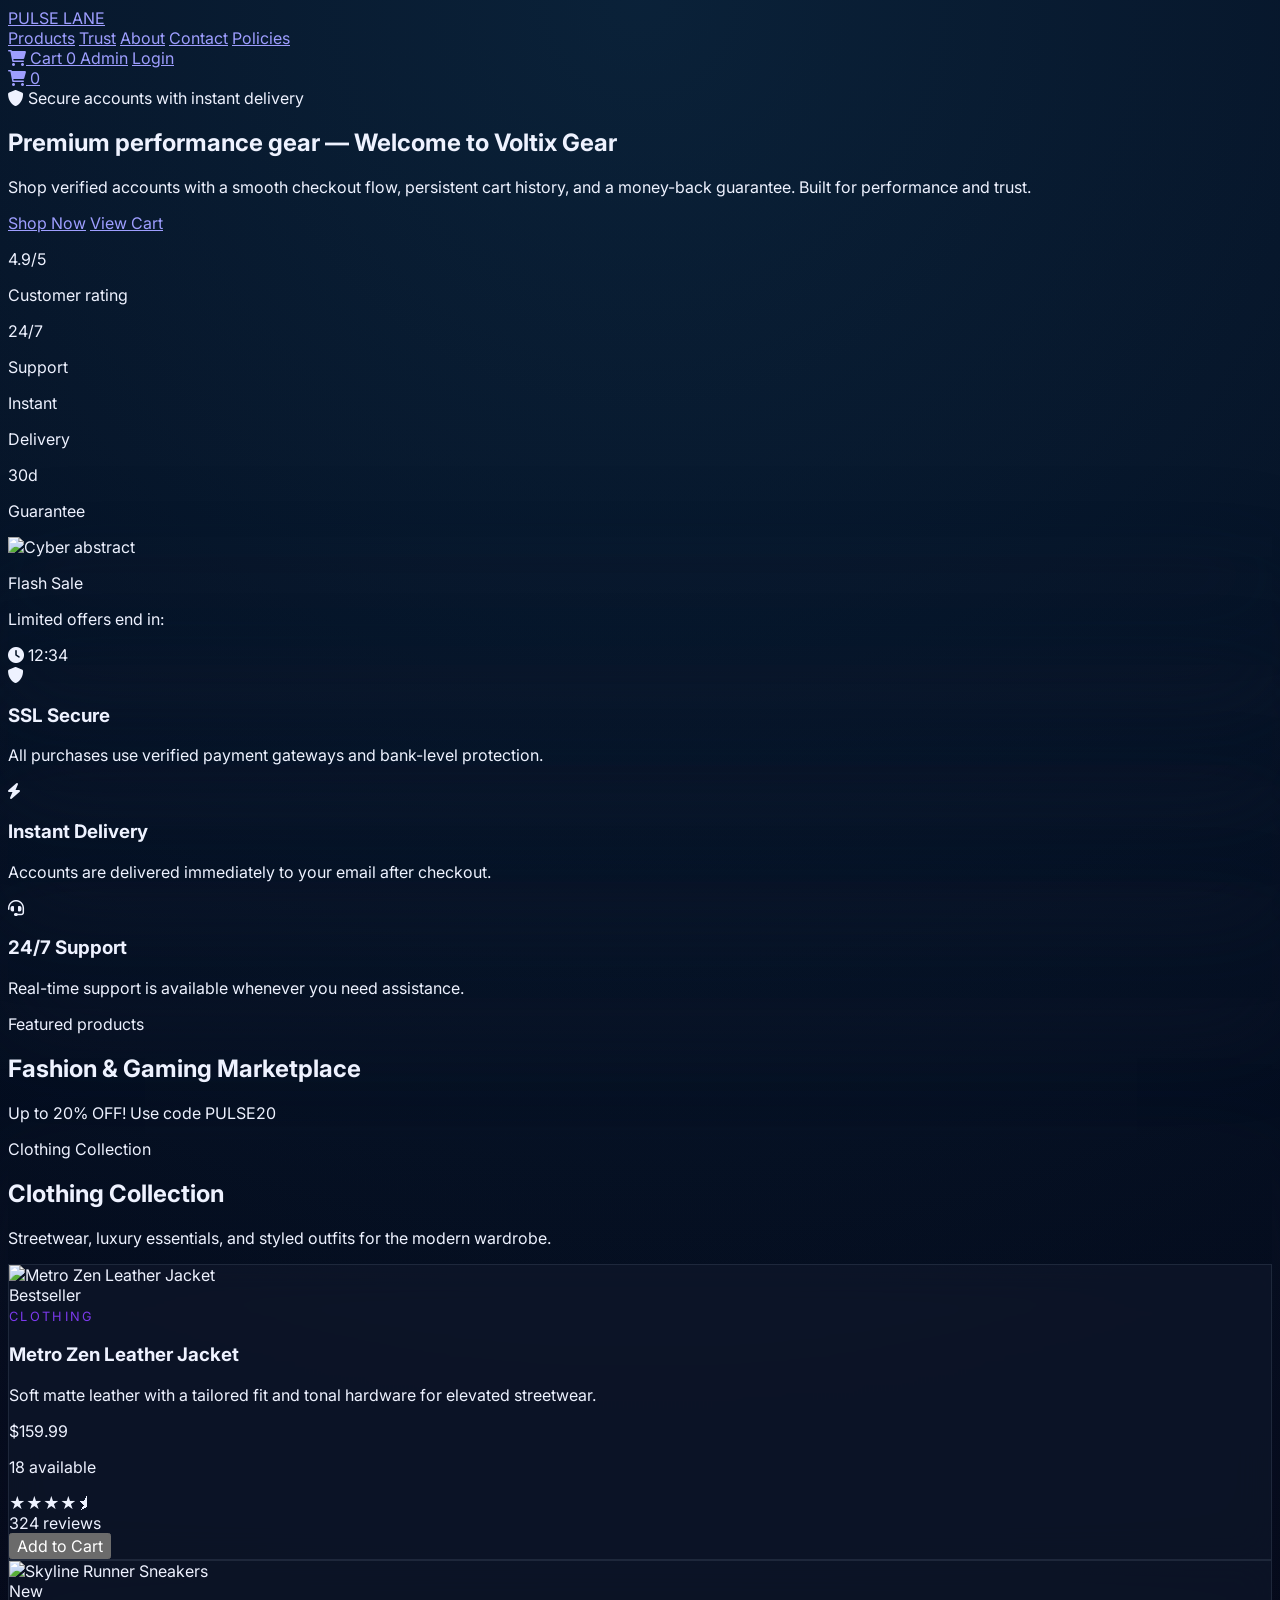
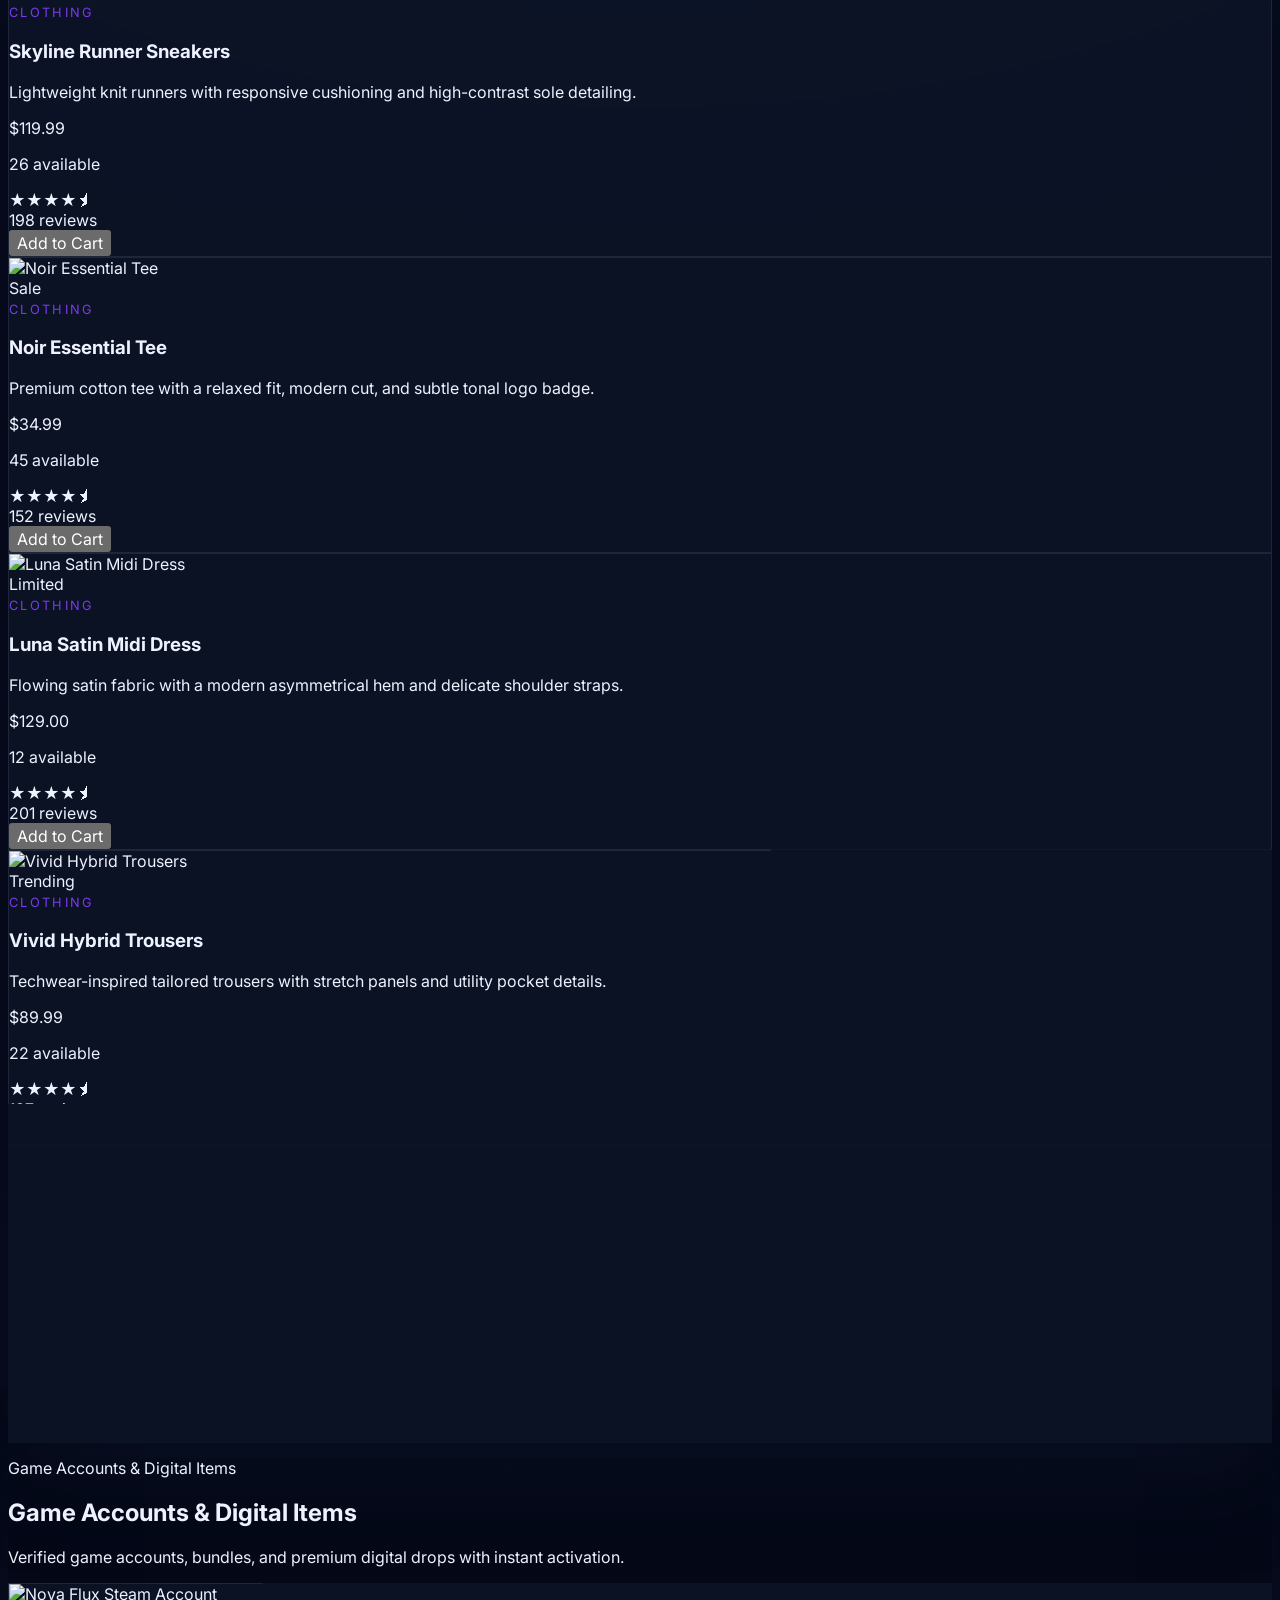
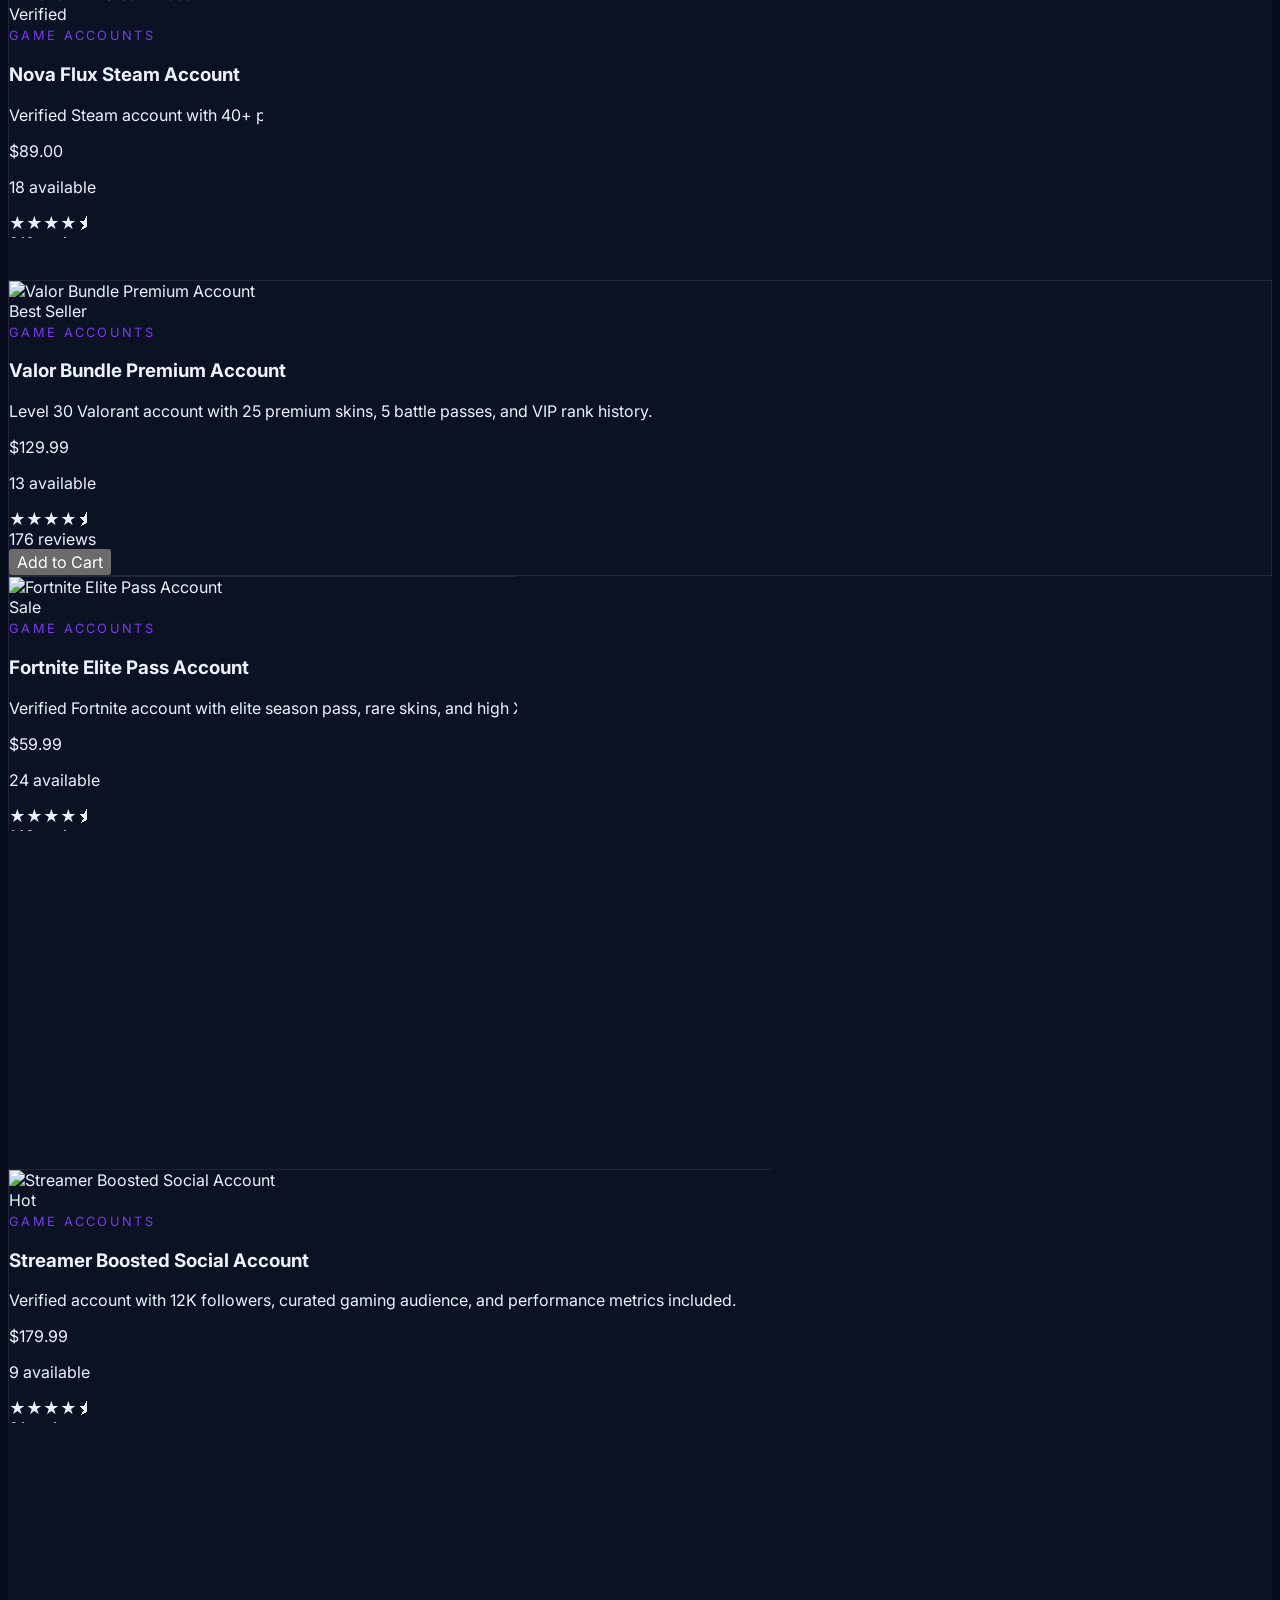
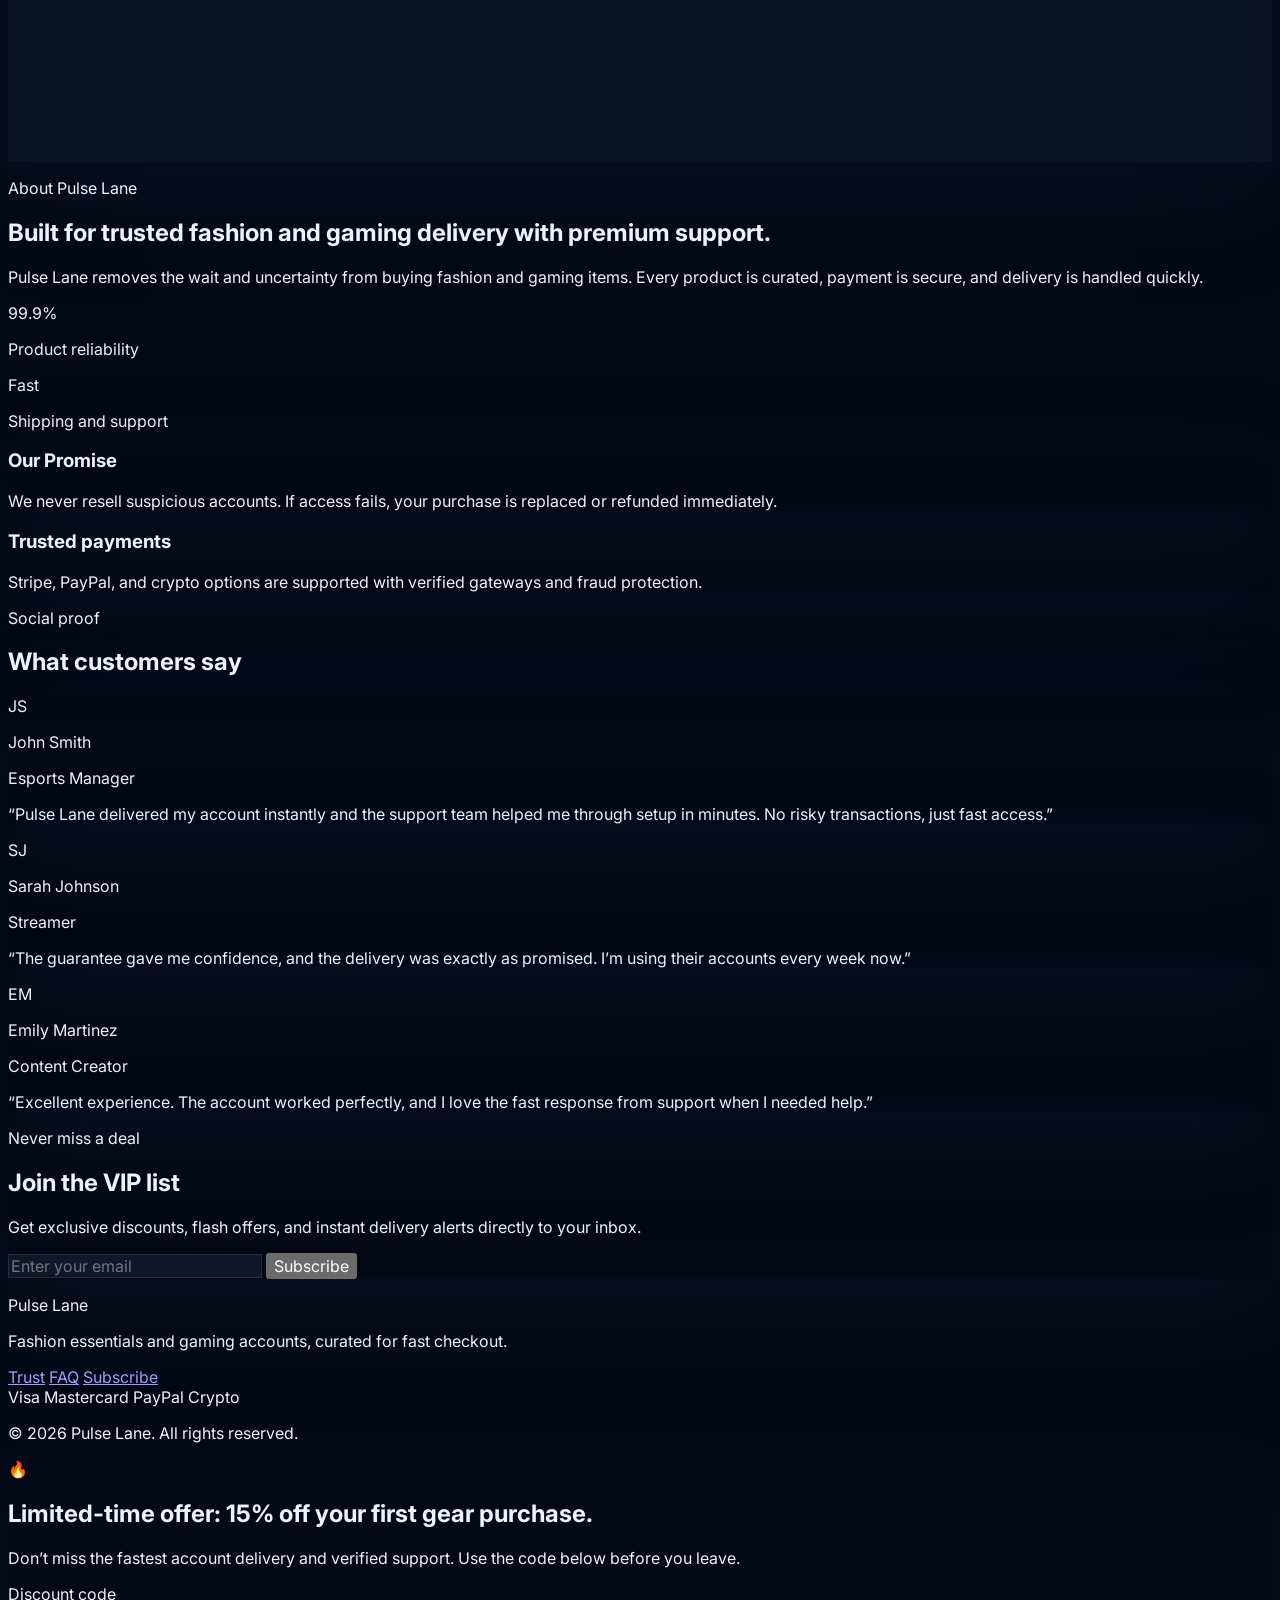
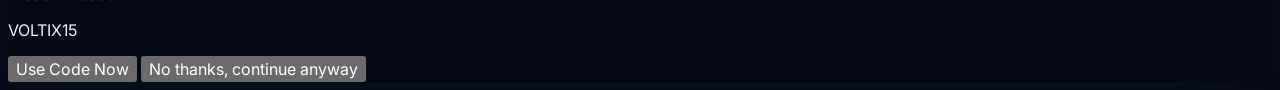
==== commit 72178d76: "Change title from 'Pulse Lane' to 'Khaled store'" ====
--- a/index.html
+++ b/index.html
@@ -4,7 +4,7 @@
 <head>
     <meta charset="UTF-8">
     <meta name="viewport" content="width=device-width, initial-scale=1.0">
-    <title>Pulse Lane | Fashion & Gaming Marketplace</title>
+    <title>Khaled store | Fashion & Gaming Marketplace</title>
     <meta name="description"
         content="Pulse Lane is a modern products page for fashion and gaming items. Discover premium clothing, digital accounts, and exclusive style drops.">
     <link href="https://fonts.googleapis.com/css2?family=Inter:wght@400;600;800&display=swap" rel="stylesheet">
@@ -690,4 +690,4 @@
     <script src="js/main.js" defer></script>
 </body>
 
-</html>+</html>
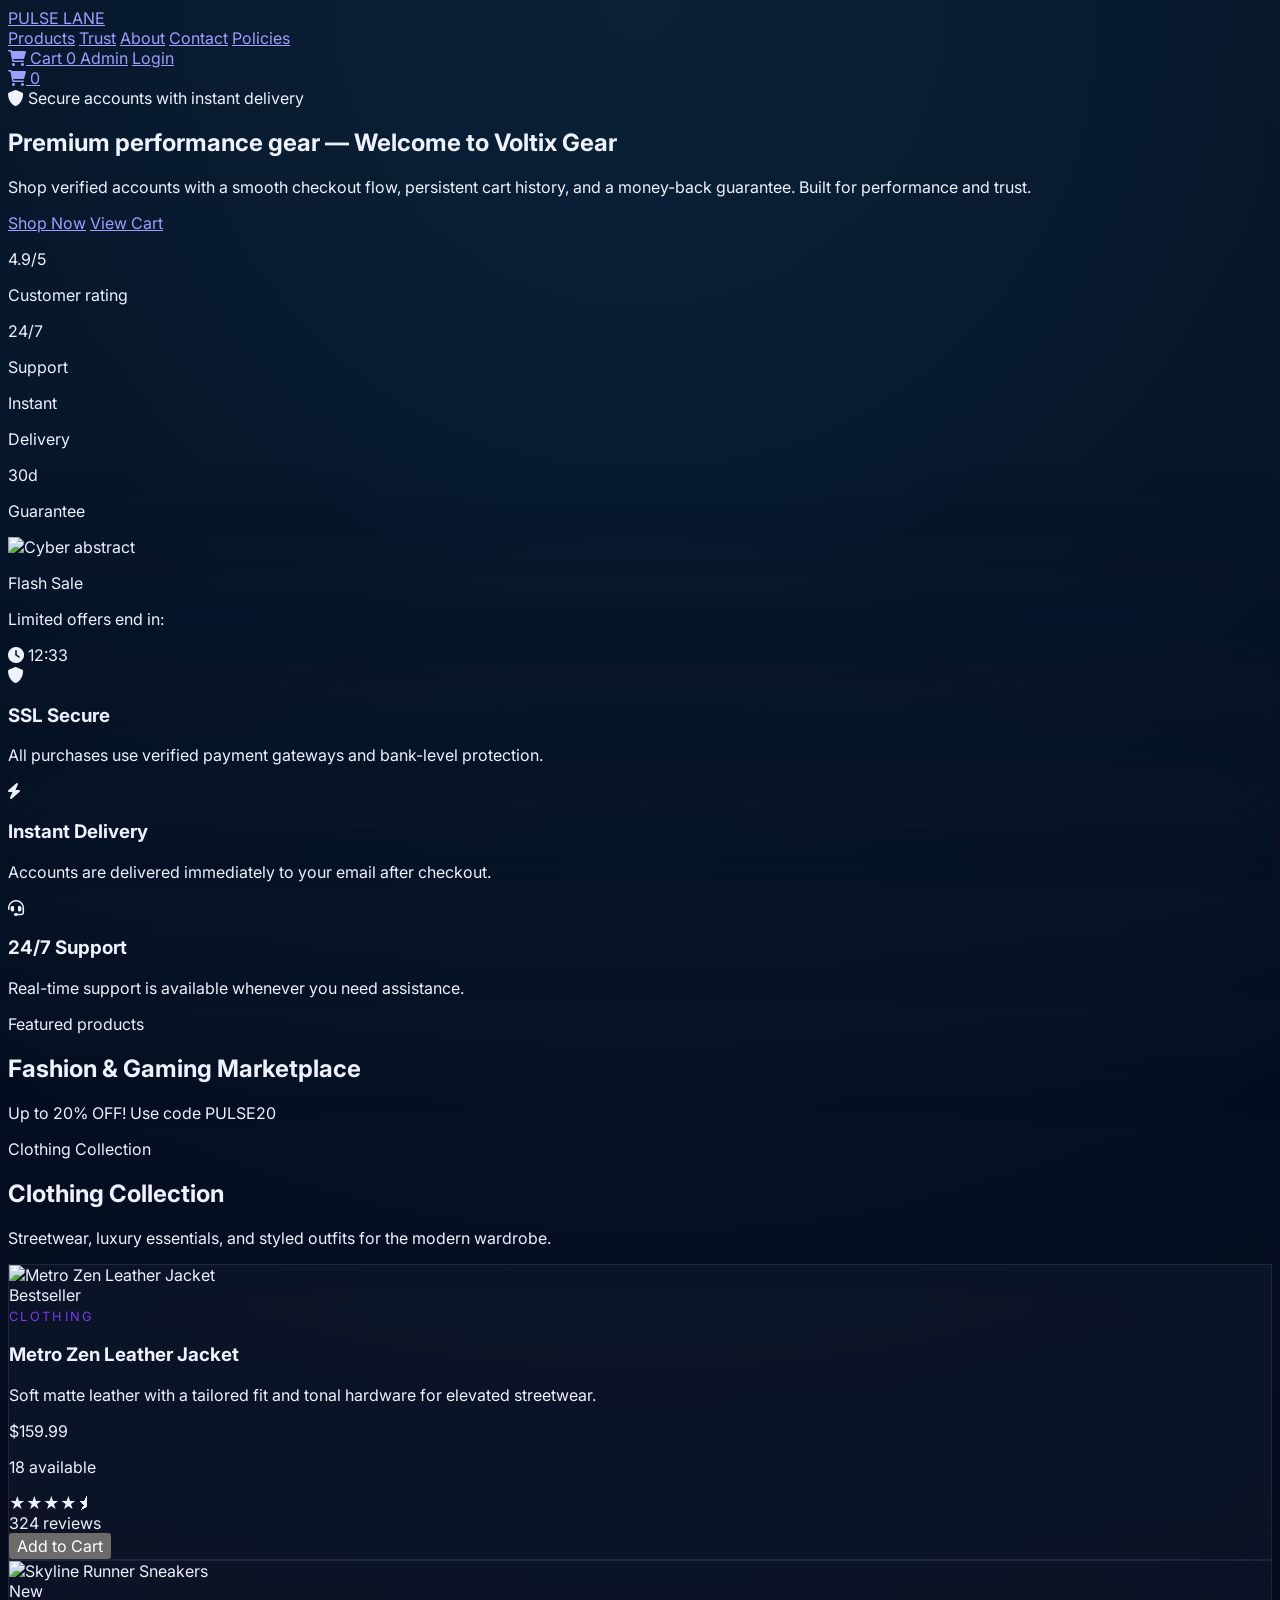
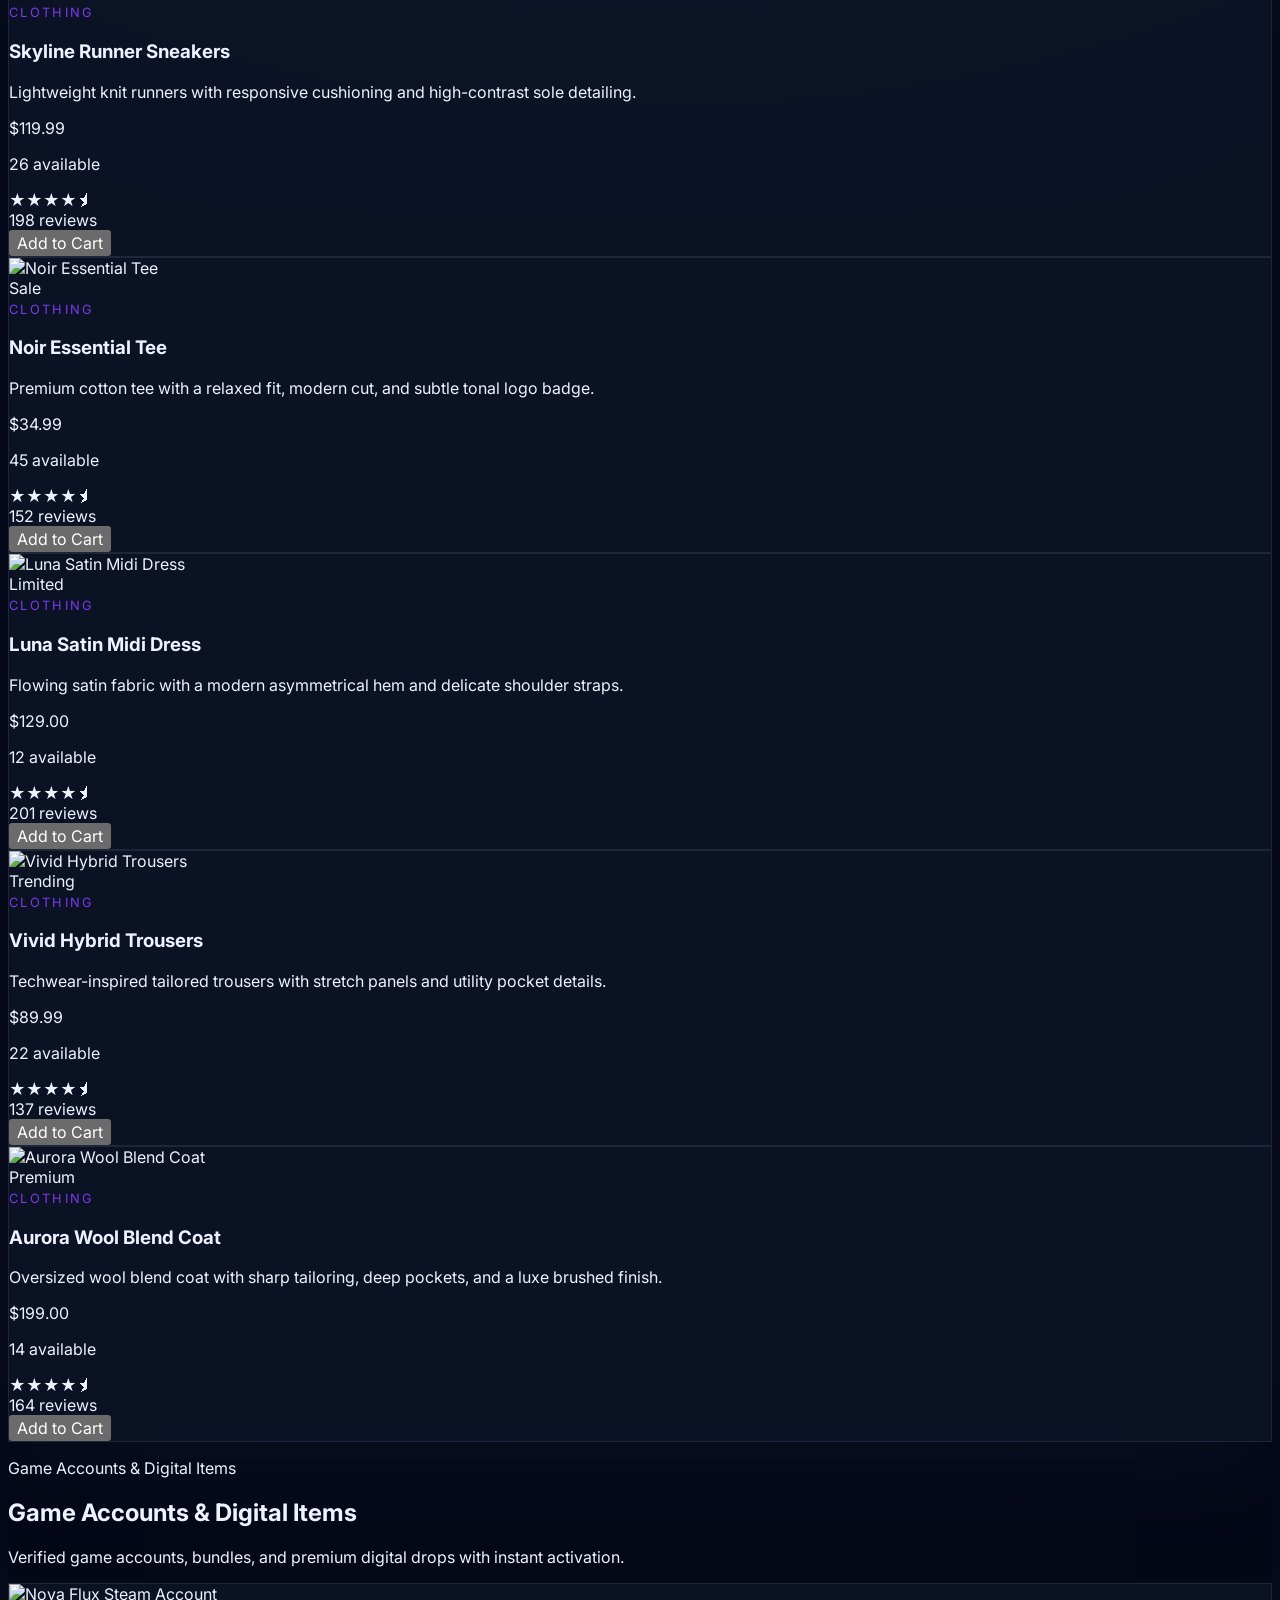
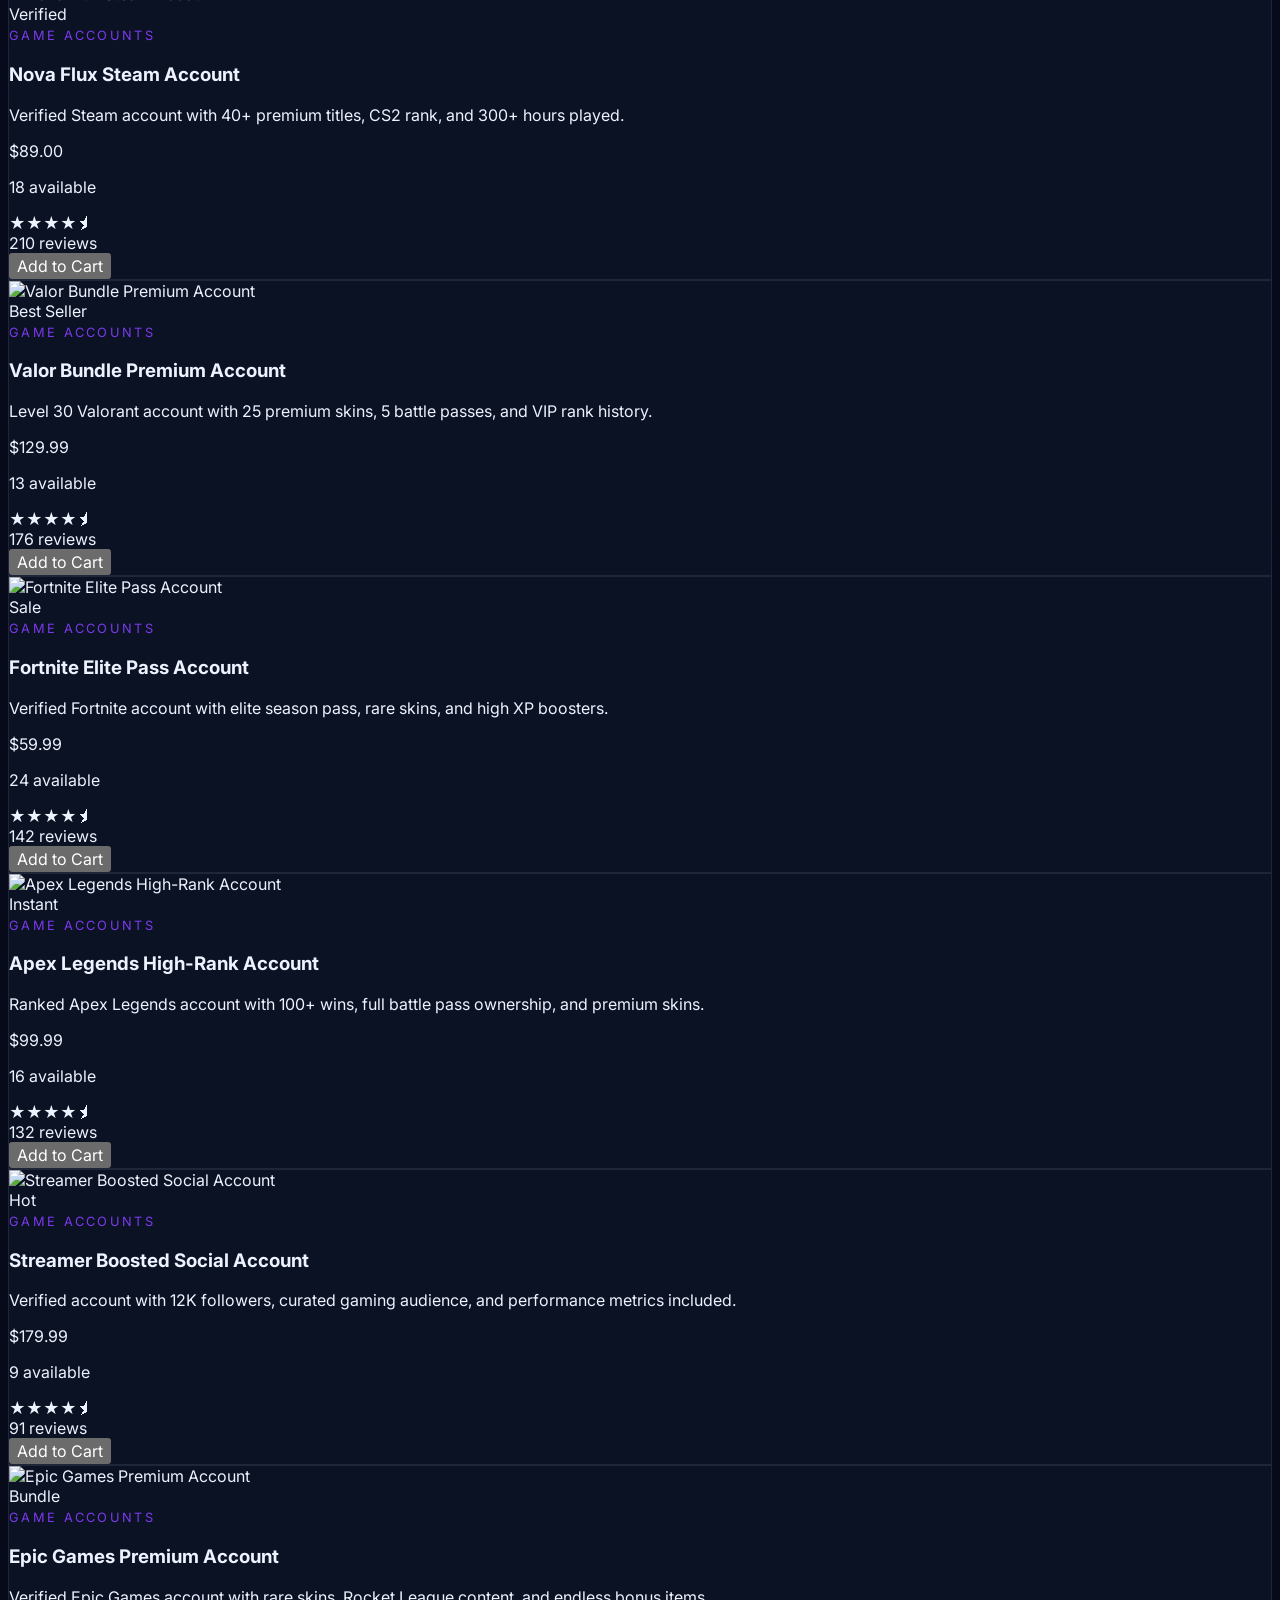
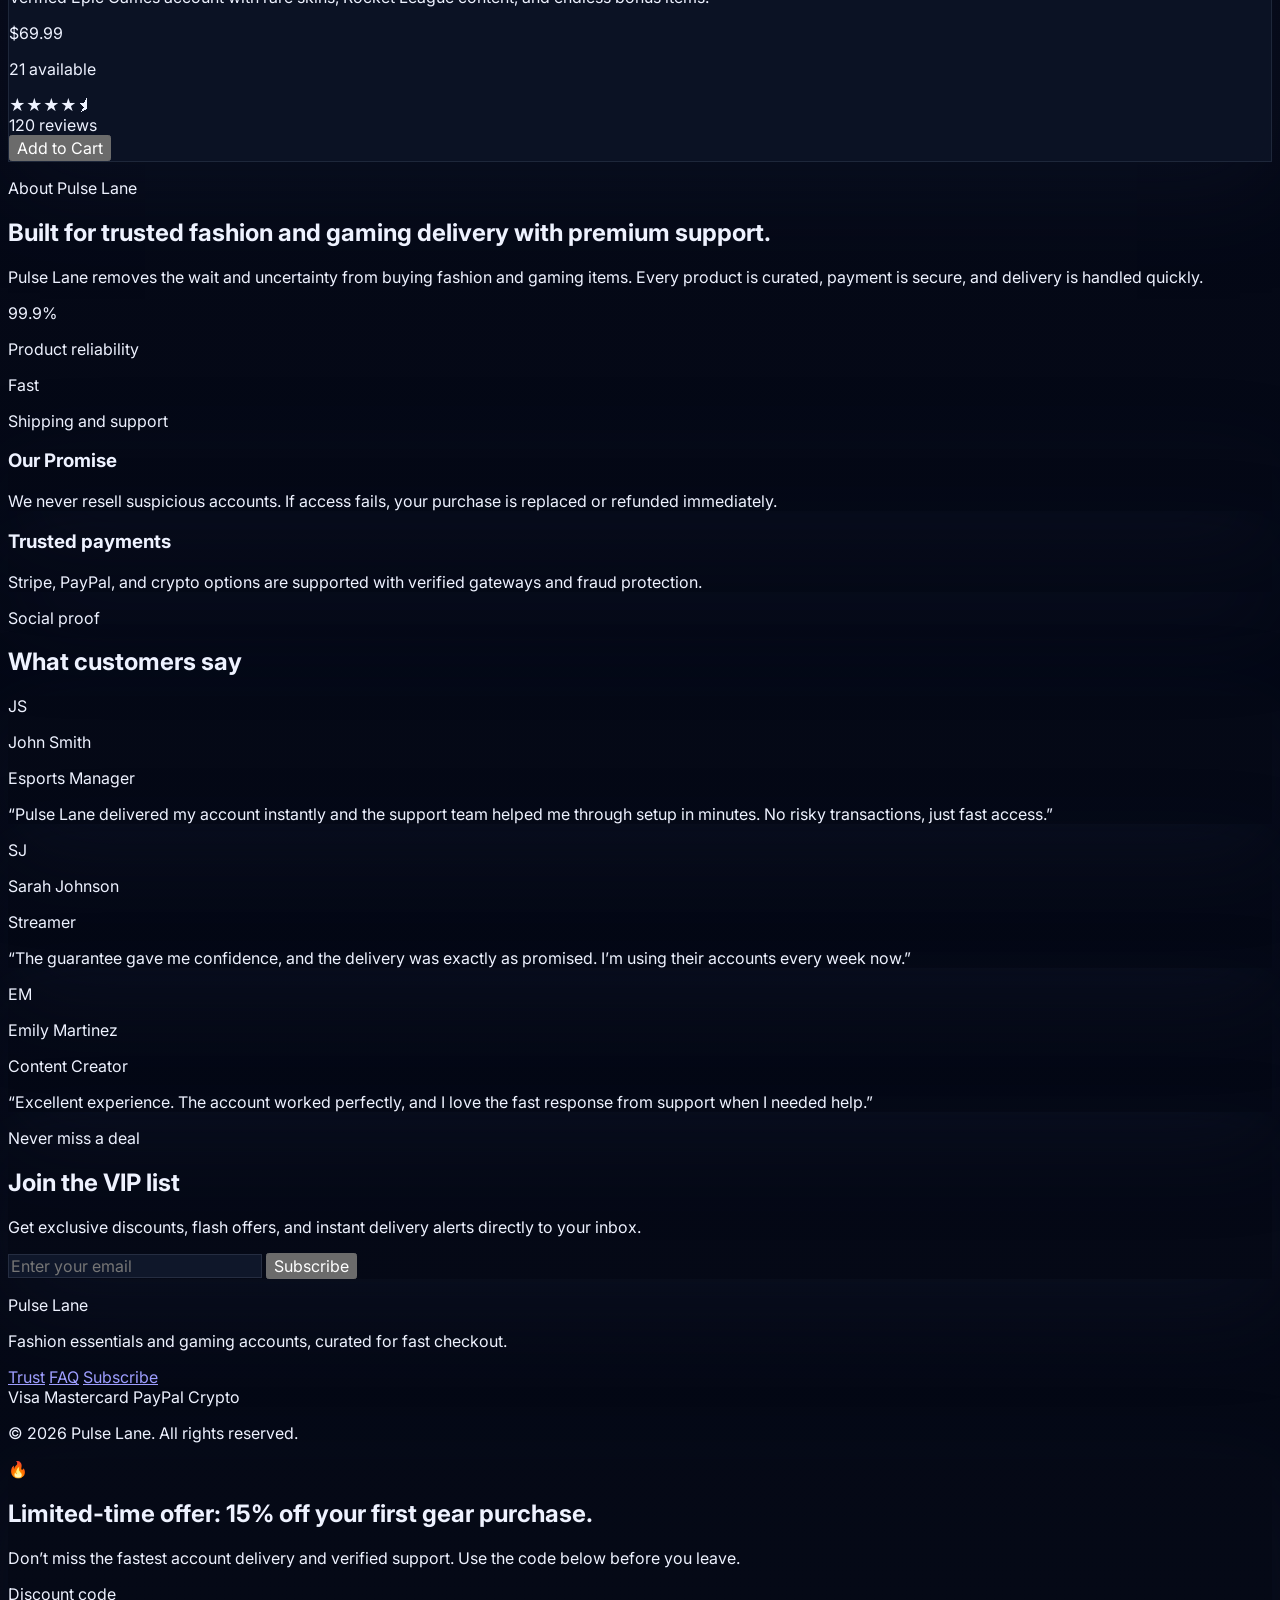
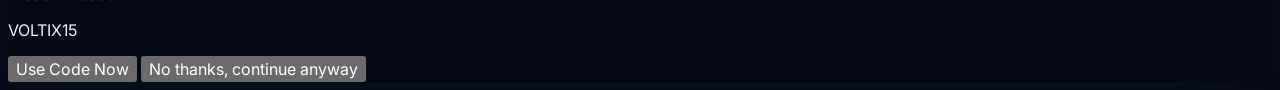
==== commit 8ad0dca2: "Update title from 'Fashion & Gaming Marketplace' to 'Marketing place'" ====
--- a/index.html
+++ b/index.html
@@ -4,7 +4,7 @@
 <head>
     <meta charset="UTF-8">
     <meta name="viewport" content="width=device-width, initial-scale=1.0">
-    <title>Khaled store | Fashion & Gaming Marketplace</title>
+    <title>Khaled store | Marketing place</title>
     <meta name="description"
         content="Pulse Lane is a modern products page for fashion and gaming items. Discover premium clothing, digital accounts, and exclusive style drops.">
     <link href="https://fonts.googleapis.com/css2?family=Inter:wght@400;600;800&display=swap" rel="stylesheet">
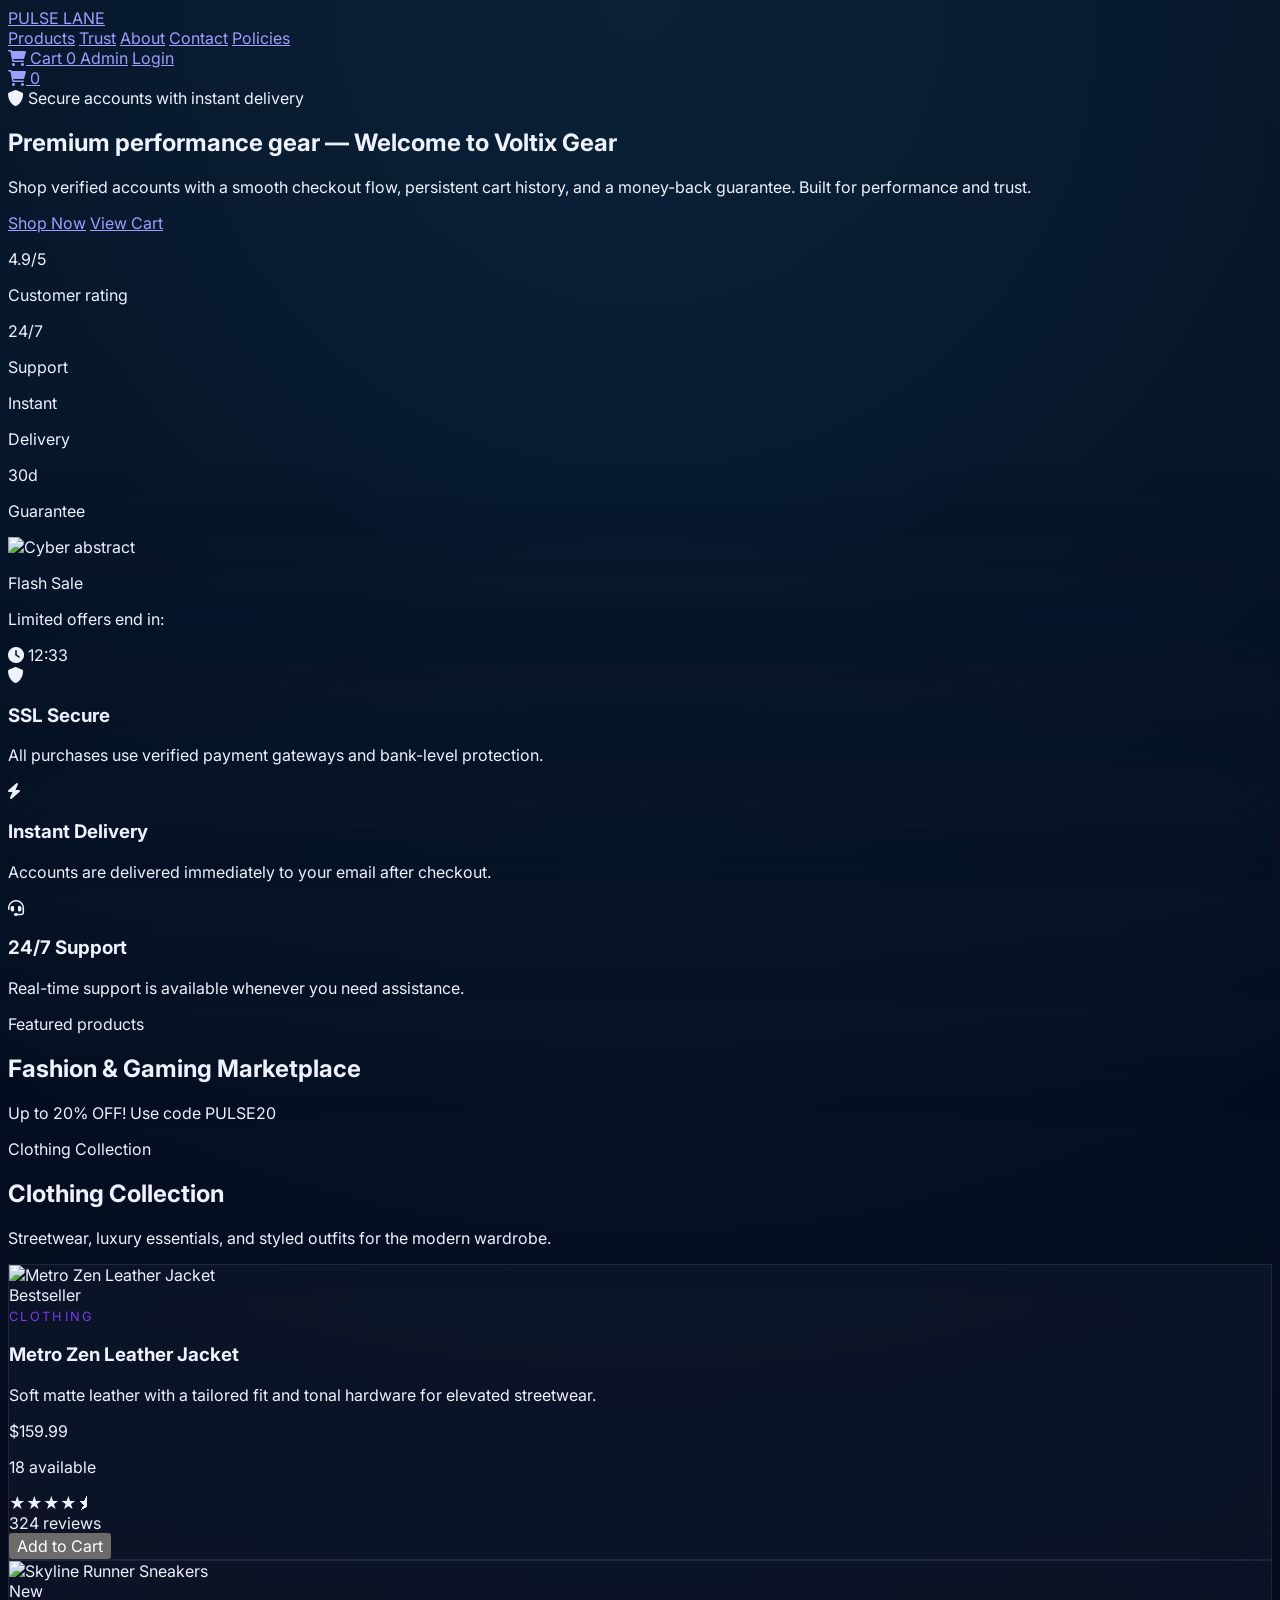
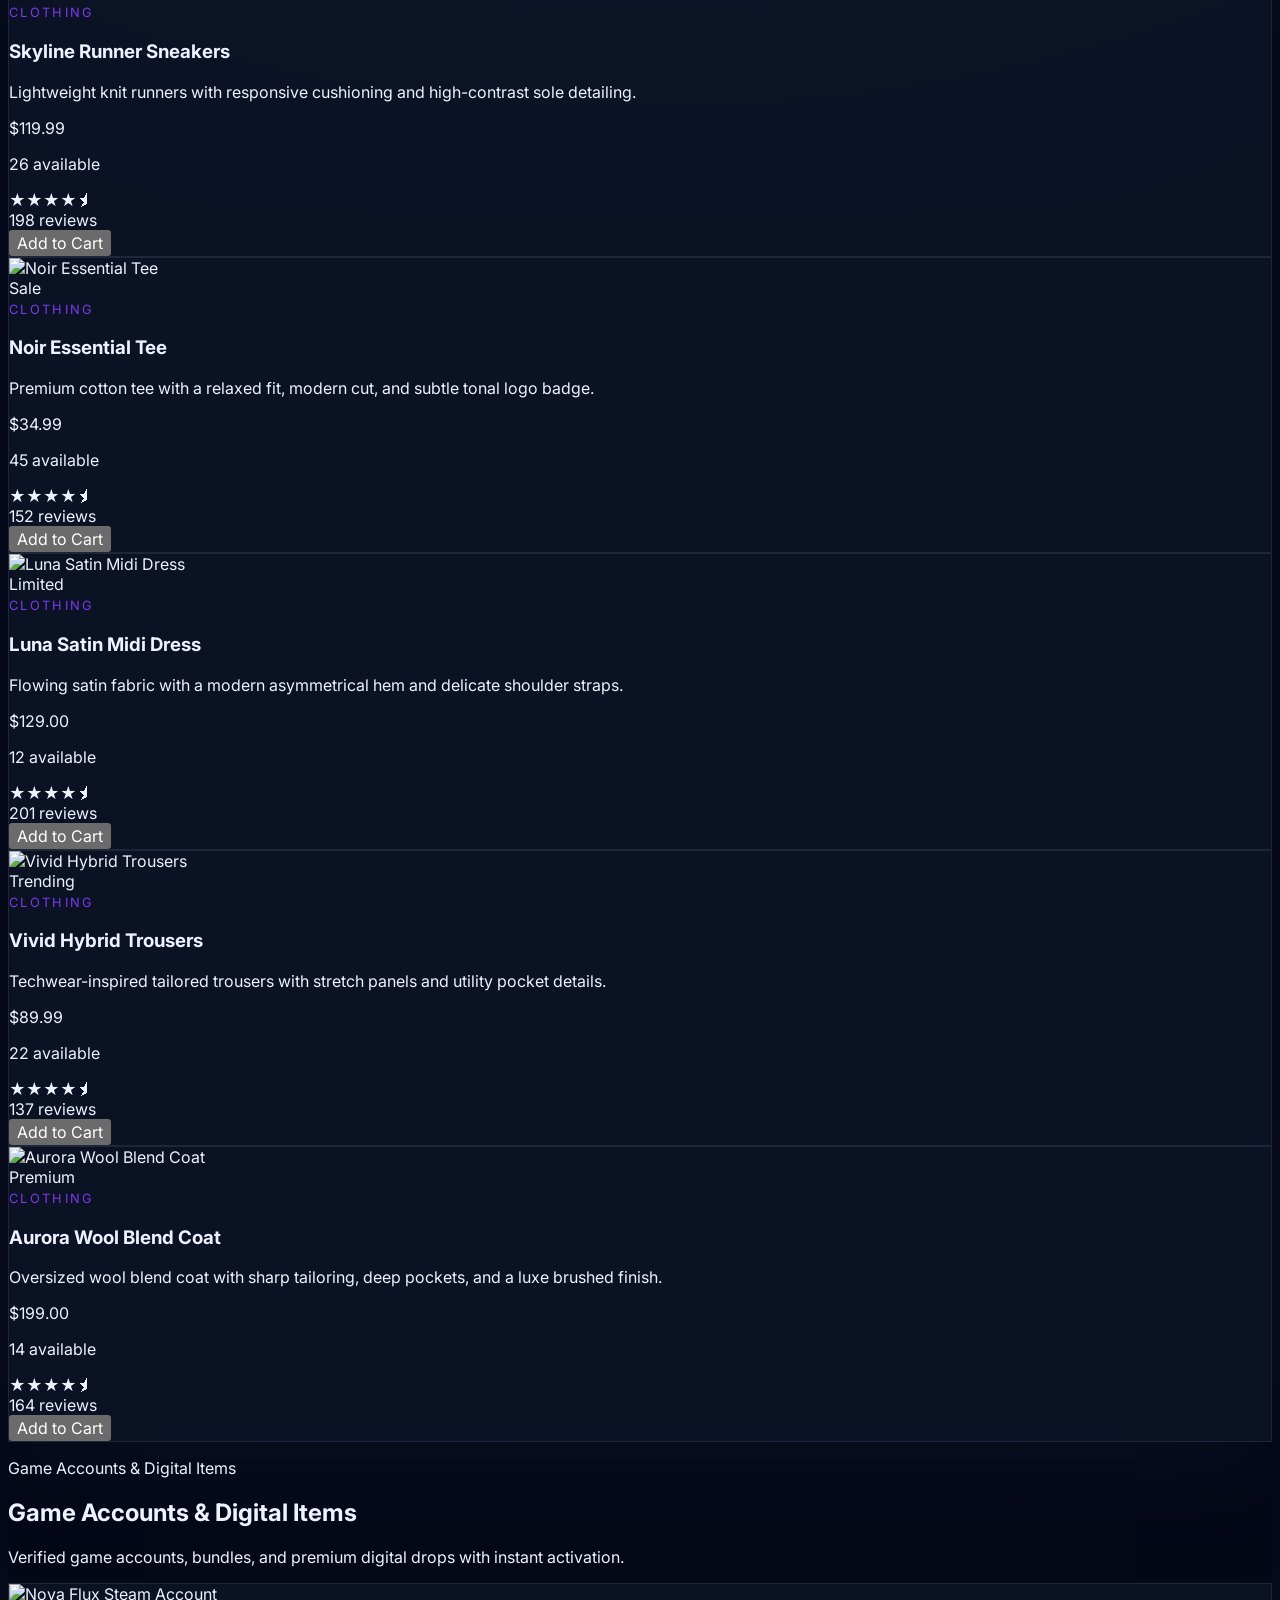
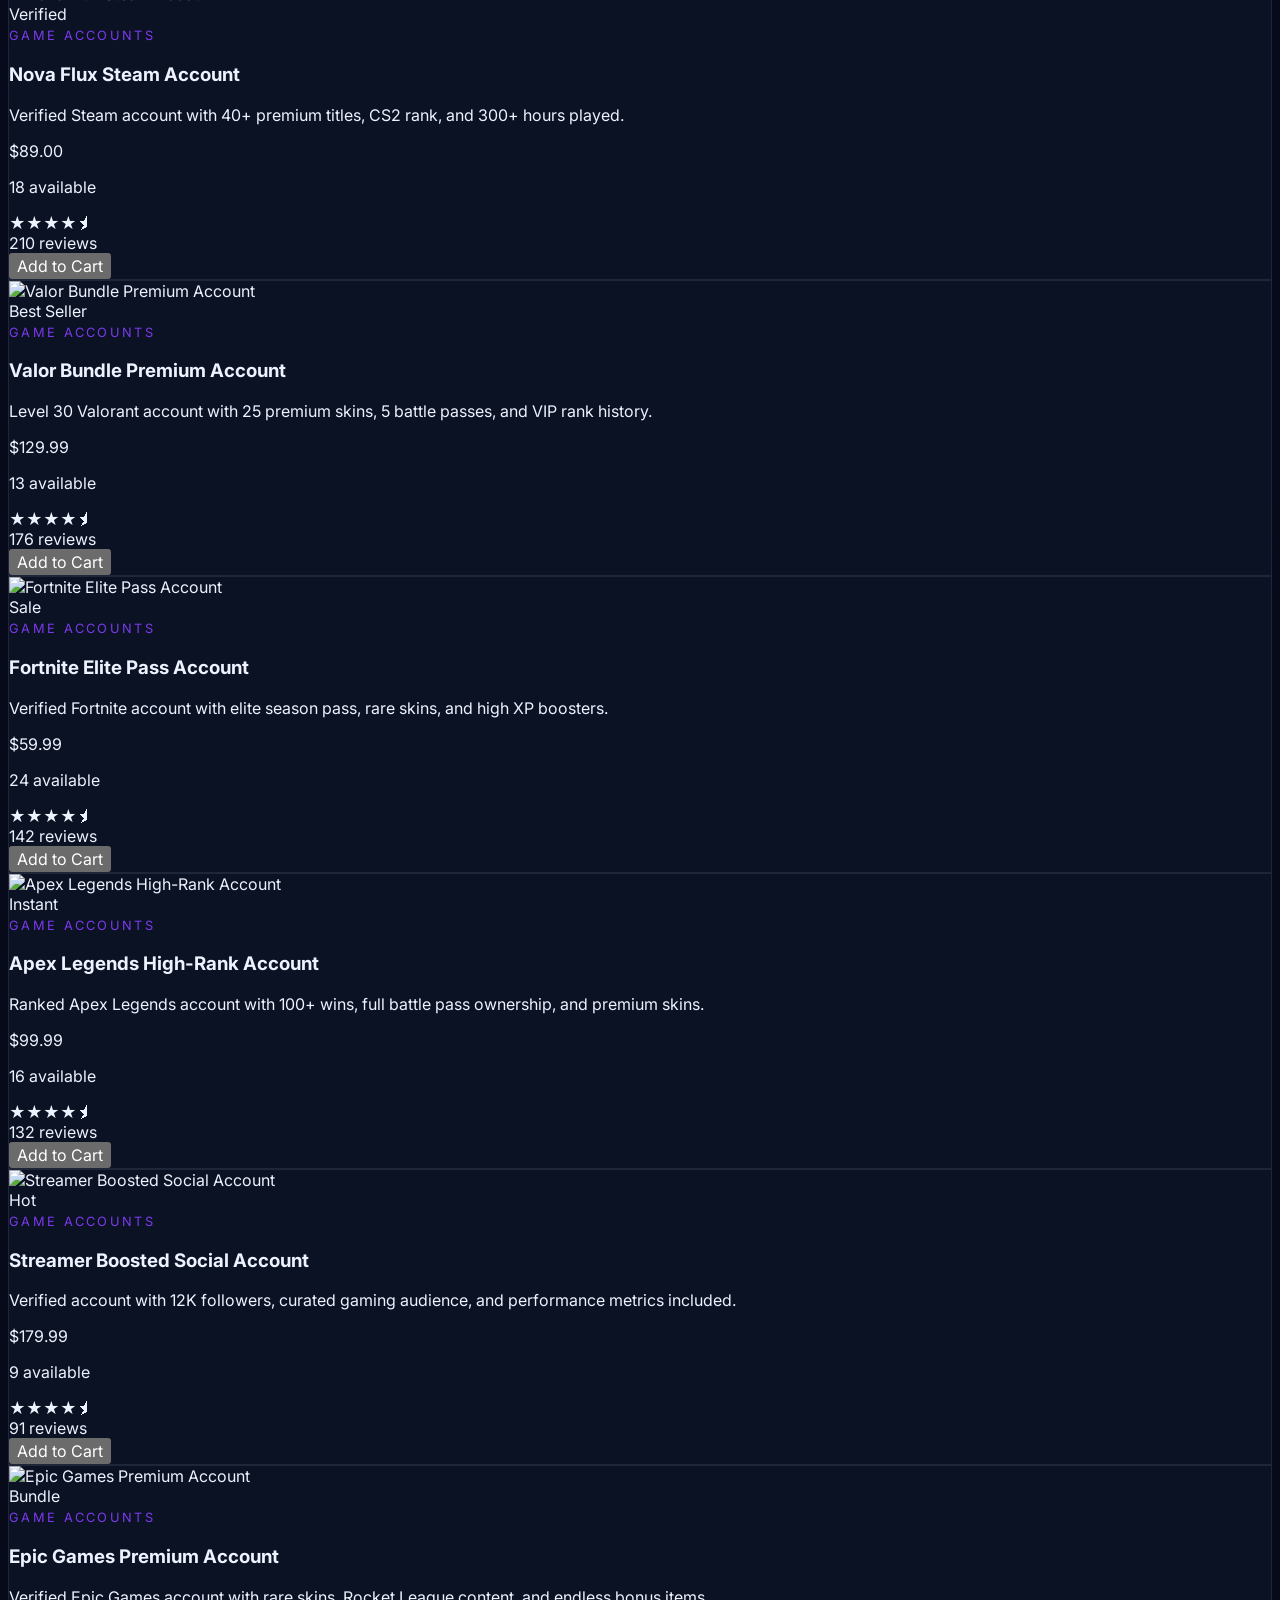
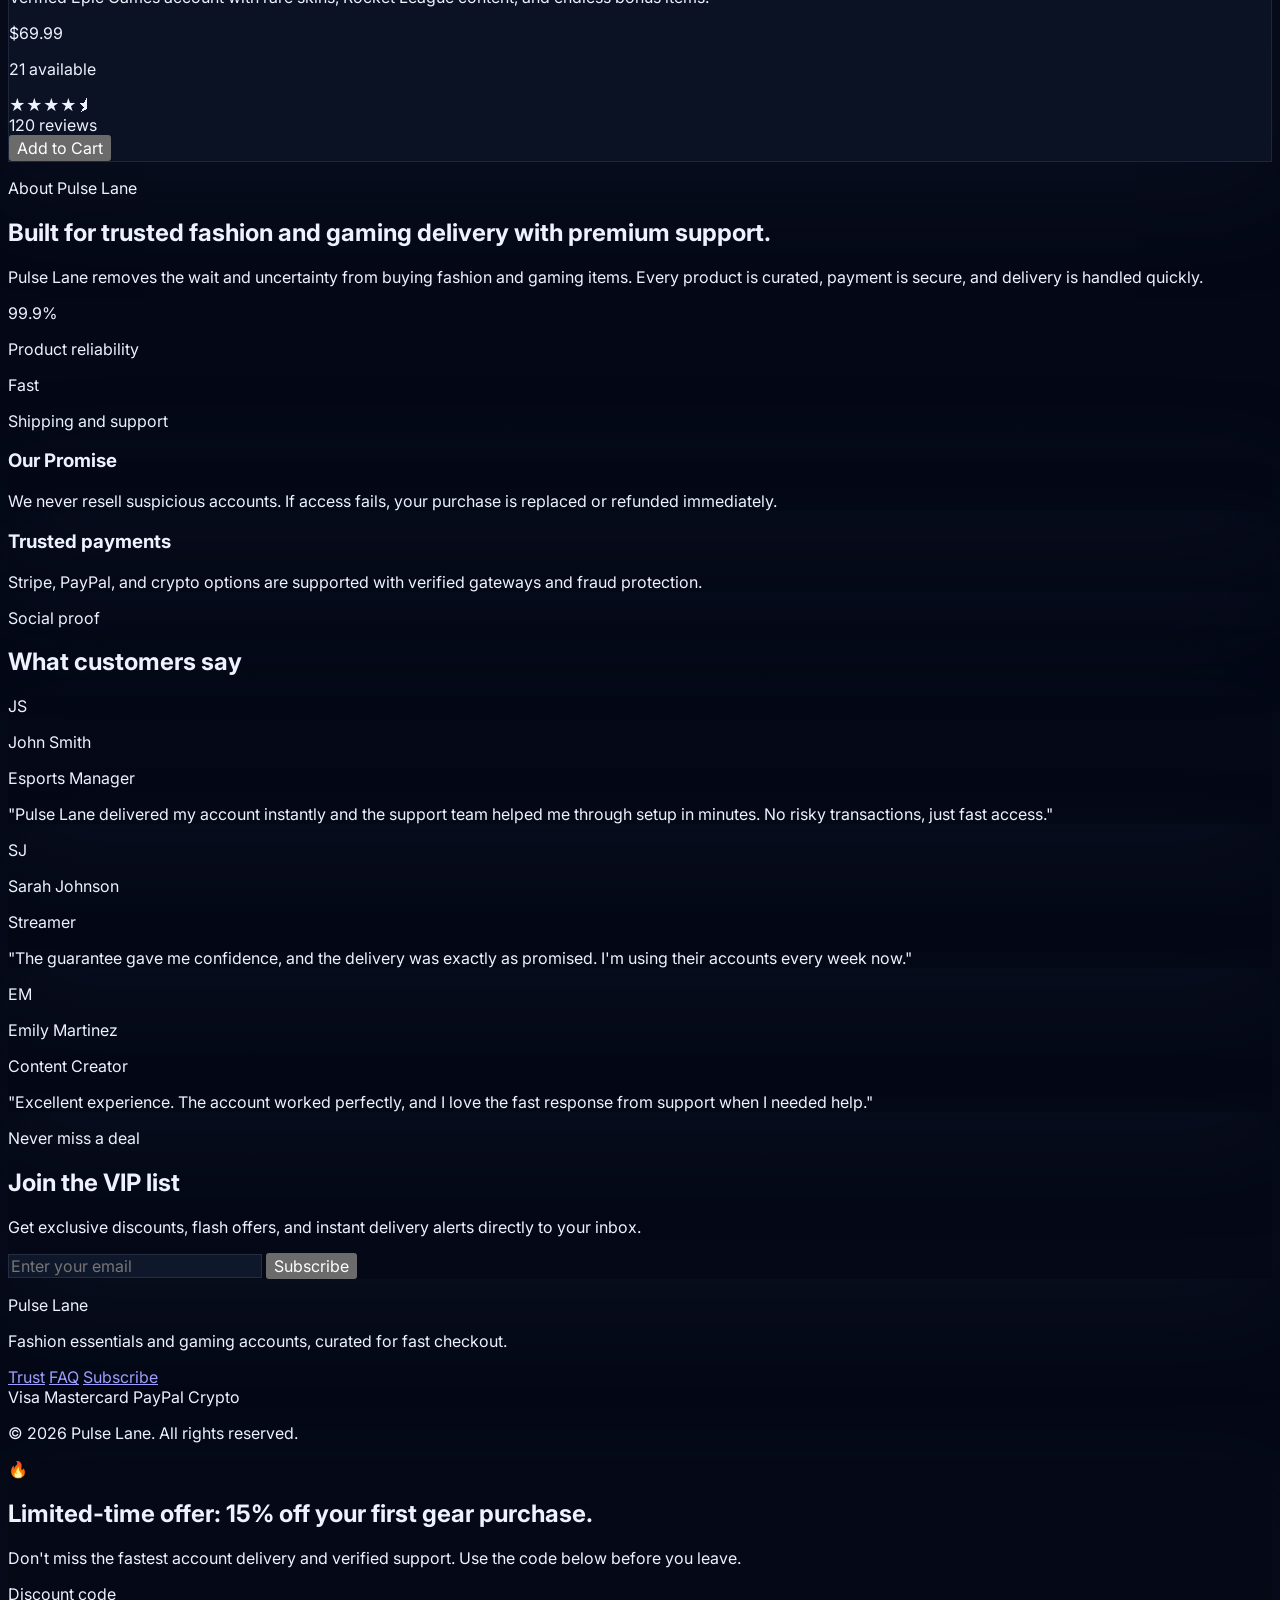
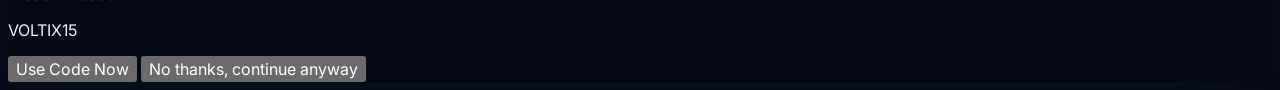
==== commit 7785a6bf: "Update index.html with fresh content and fixed formatting" ====
--- a/index.html
+++ b/index.html
@@ -4,7 +4,7 @@
 <head>
     <meta charset="UTF-8">
     <meta name="viewport" content="width=device-width, initial-scale=1.0">
-    <title>Khaled store | Marketing place</title>
+    <title>Khaled Store | Fashion & Gaming Marketplace</title>
     <meta name="description"
         content="Pulse Lane is a modern products page for fashion and gaming items. Discover premium clothing, digital accounts, and exclusive style drops.">
     <link href="https://fonts.googleapis.com/css2?family=Inter:wght@400;600;800&display=swap" rel="stylesheet">
@@ -594,8 +594,8 @@
                                 <p class="text-sm text-gray-400">Esports Manager</p>
                             </div>
                         </div>
-                        <p class="text-gray-300 body-text">“Pulse Lane delivered my account instantly and the support
-                            team helped me through setup in minutes. No risky transactions, just fast access.”</p>
+                        <p class="text-gray-300 body-text">"Pulse Lane delivered my account instantly and the support
+                            team helped me through setup in minutes. No risky transactions, just fast access."</p>
                     </article>
                     <article class="rounded-[2rem] bg-slate-950/95 border border-slate-800 p-8 shadow-soft">
                         <div class="flex items-center gap-4 mb-5">
@@ -606,8 +606,8 @@
                                 <p class="text-sm text-gray-400">Streamer</p>
                             </div>
                         </div>
-                        <p class="text-gray-300 body-text">“The guarantee gave me confidence, and the delivery was
-                            exactly as promised. I’m using their accounts every week now.”</p>
+                        <p class="text-gray-300 body-text">"The guarantee gave me confidence, and the delivery was
+                            exactly as promised. I'm using their accounts every week now."</p>
                     </article>
                     <article class="rounded-[2rem] bg-slate-950/95 border border-slate-800 p-8 shadow-soft">
                         <div class="flex items-center gap-4 mb-5">
@@ -618,8 +618,8 @@
                                 <p class="text-sm text-gray-400">Content Creator</p>
                             </div>
                         </div>
-                        <p class="text-gray-300 body-text">“Excellent experience. The account worked perfectly, and I
-                            love the fast response from support when I needed help.”</p>
+                        <p class="text-gray-300 body-text">"Excellent experience. The account worked perfectly, and I
+                            love the fast response from support when I needed help."</p>
                     </article>
                 </div>
             </div>
@@ -671,7 +671,7 @@
                     class="inline-flex items-center justify-center w-16 h-16 rounded-full bg-yellow-400 text-slate-950 text-2xl">🔥</span>
             </div>
             <h2 class="text-3xl font-extrabold mb-4">Limited-time offer: 15% off your first gear purchase.</h2>
-            <p class="text-gray-300 body-text mb-6">Don’t miss the fastest account delivery and verified support. Use
+            <p class="text-gray-300 body-text mb-6">Don't miss the fastest account delivery and verified support. Use
                 the code below before you leave.</p>
             <div class="rounded-xl bg-slate-950/80 border border-slate-800 p-4 mb-6">
                 <p class="text-sm uppercase tracking-[0.25em] text-amber-300 font-semibold">Discount code</p>
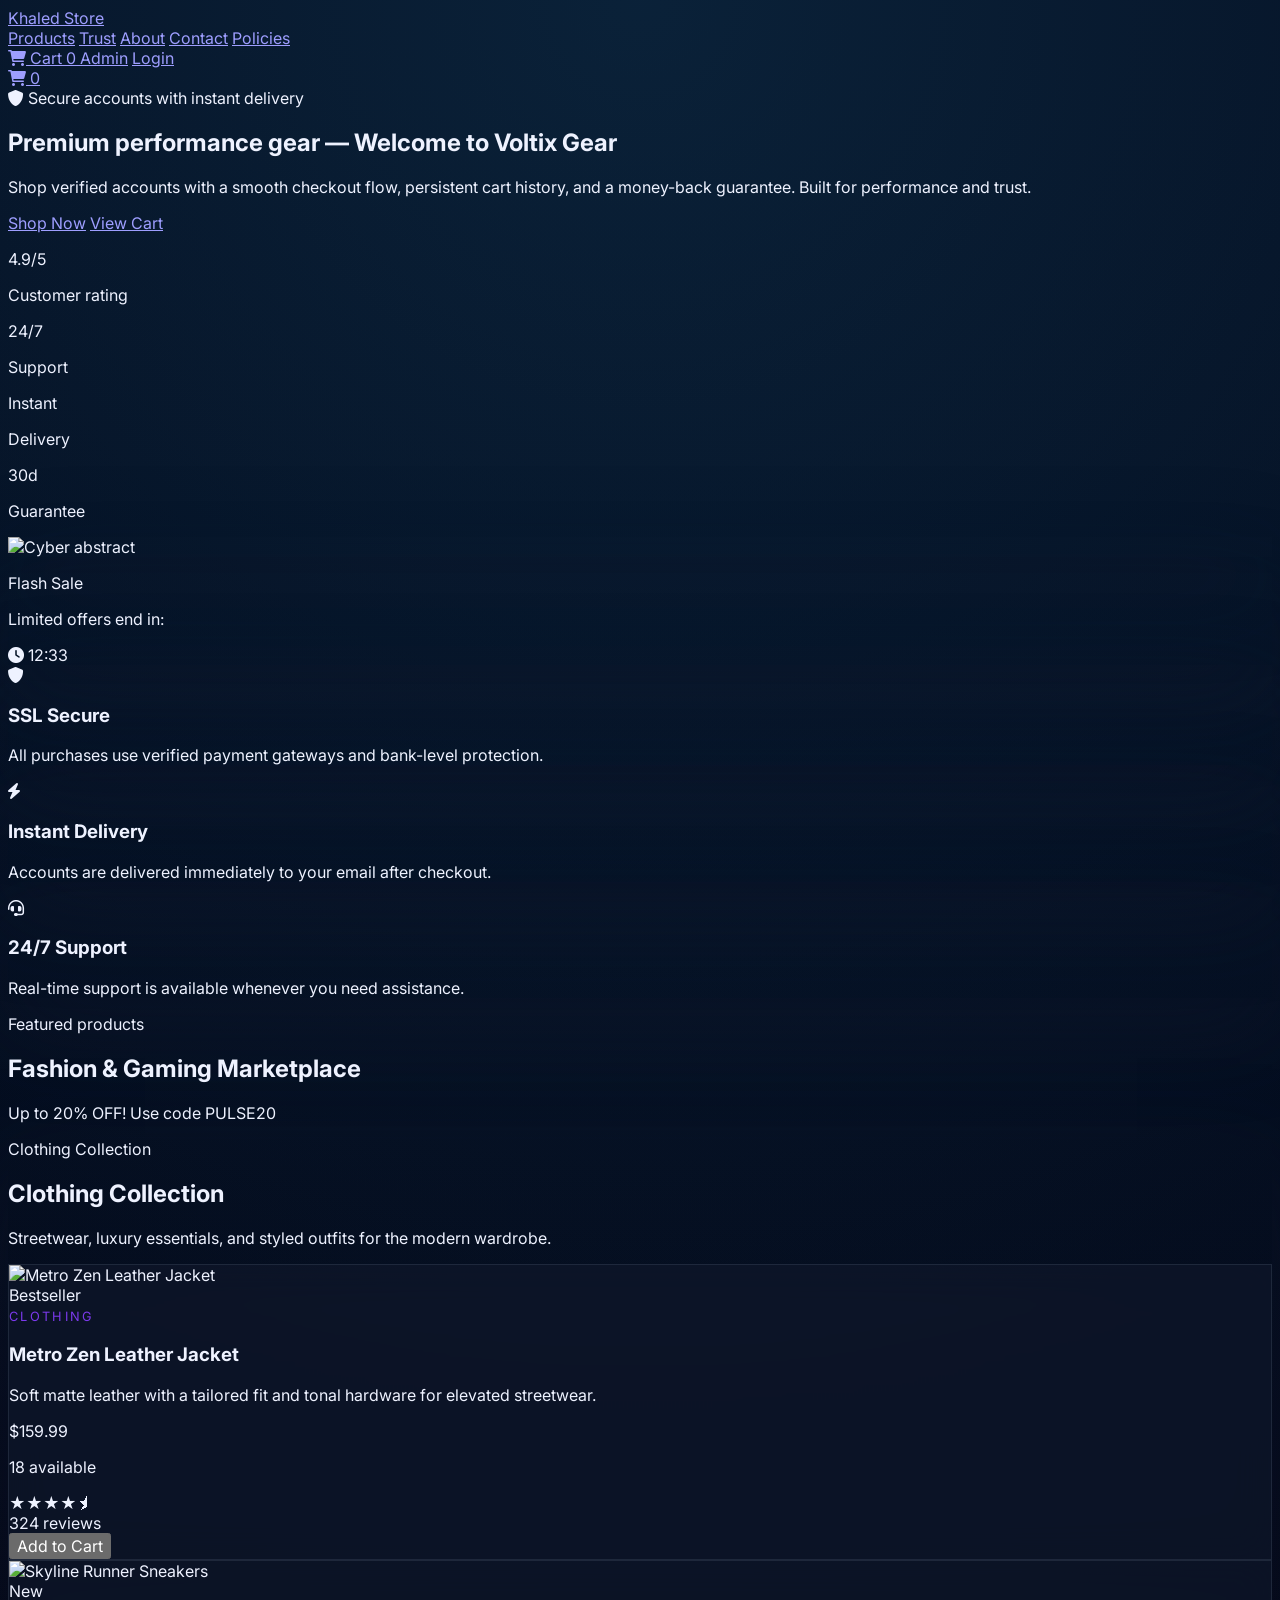
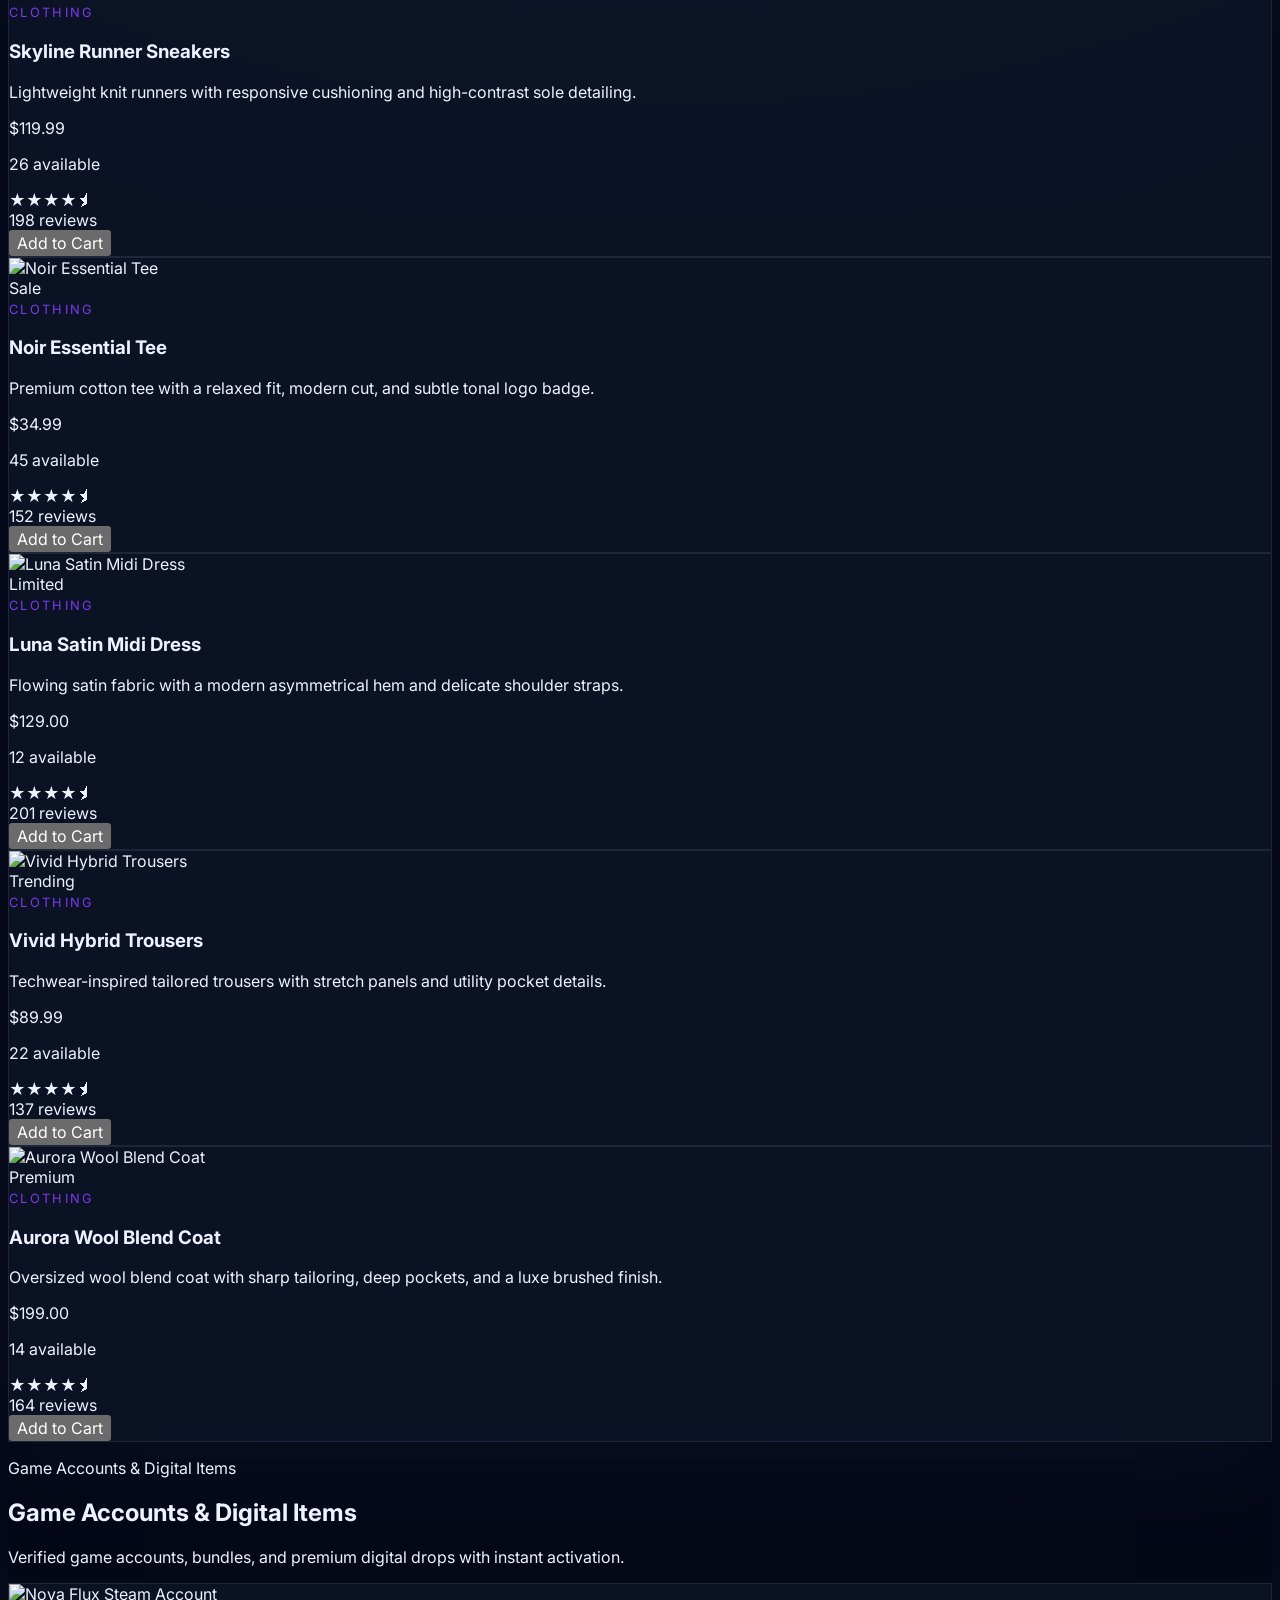
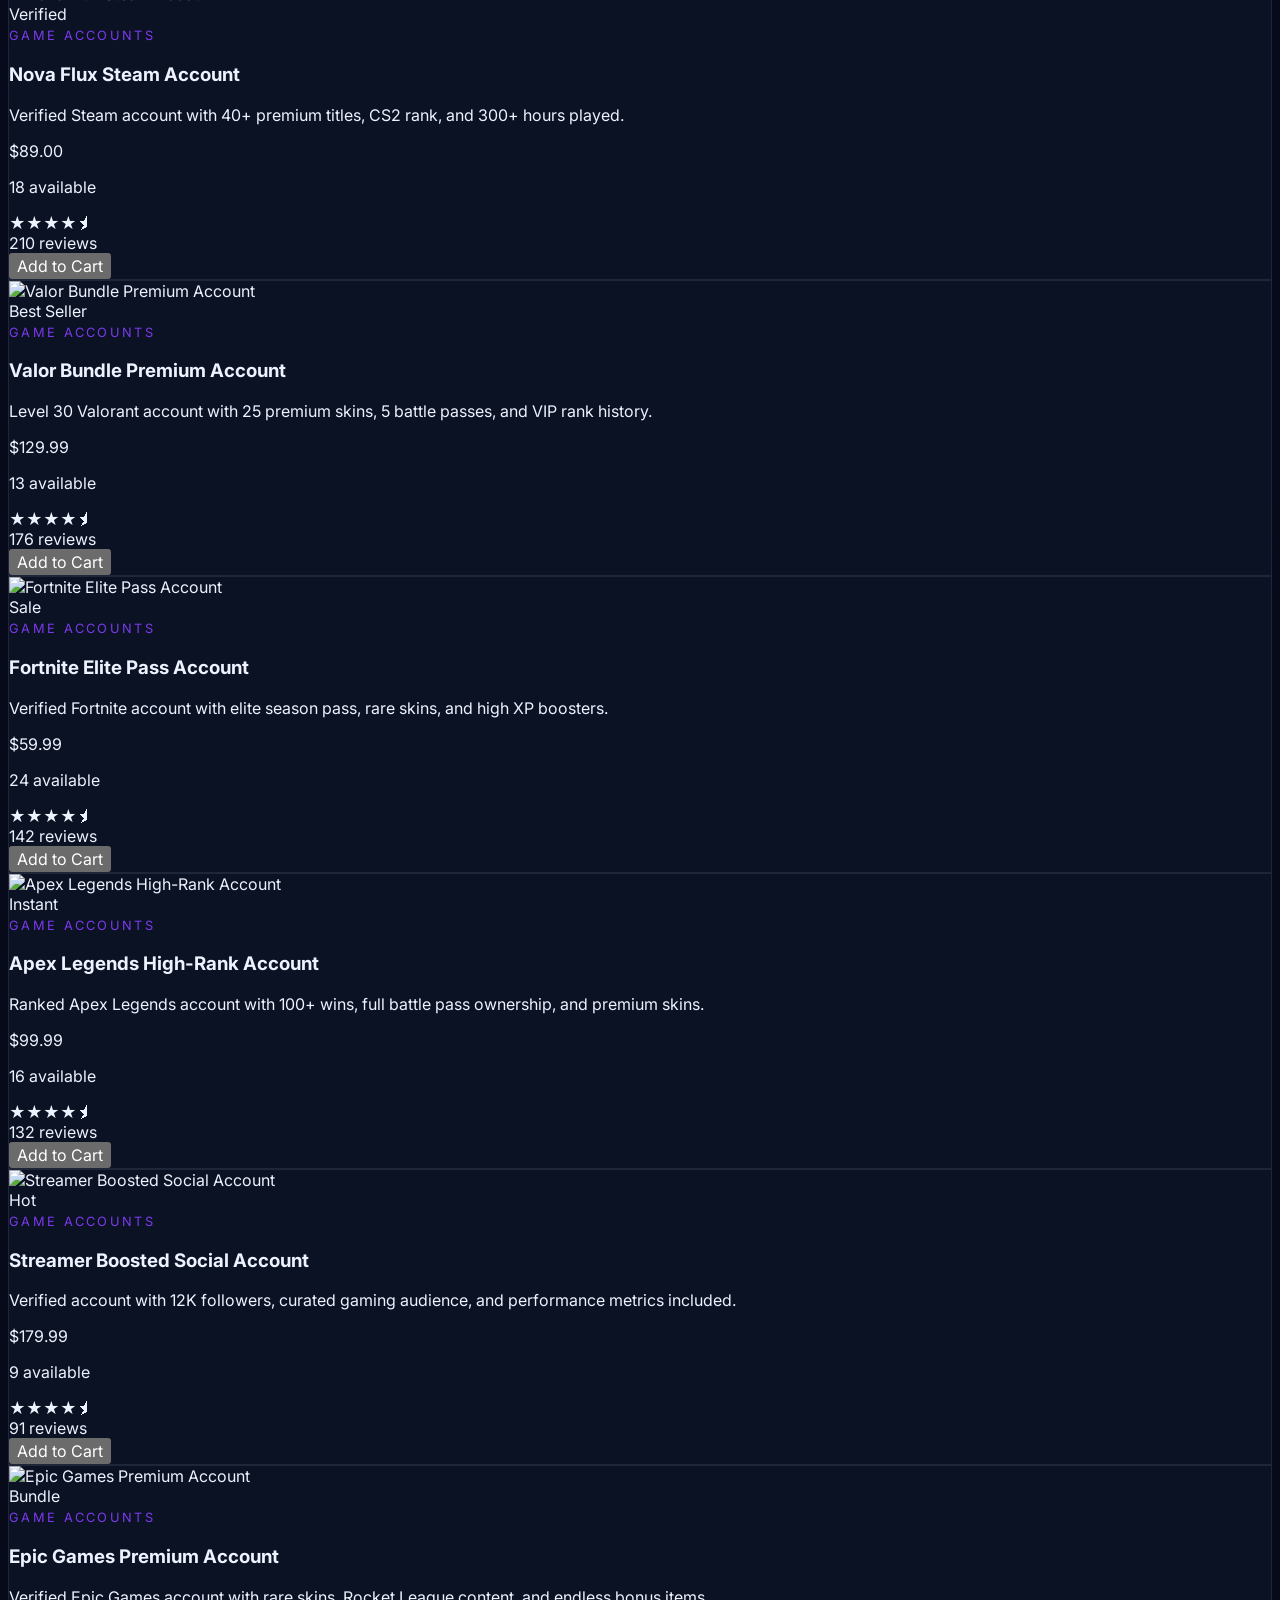
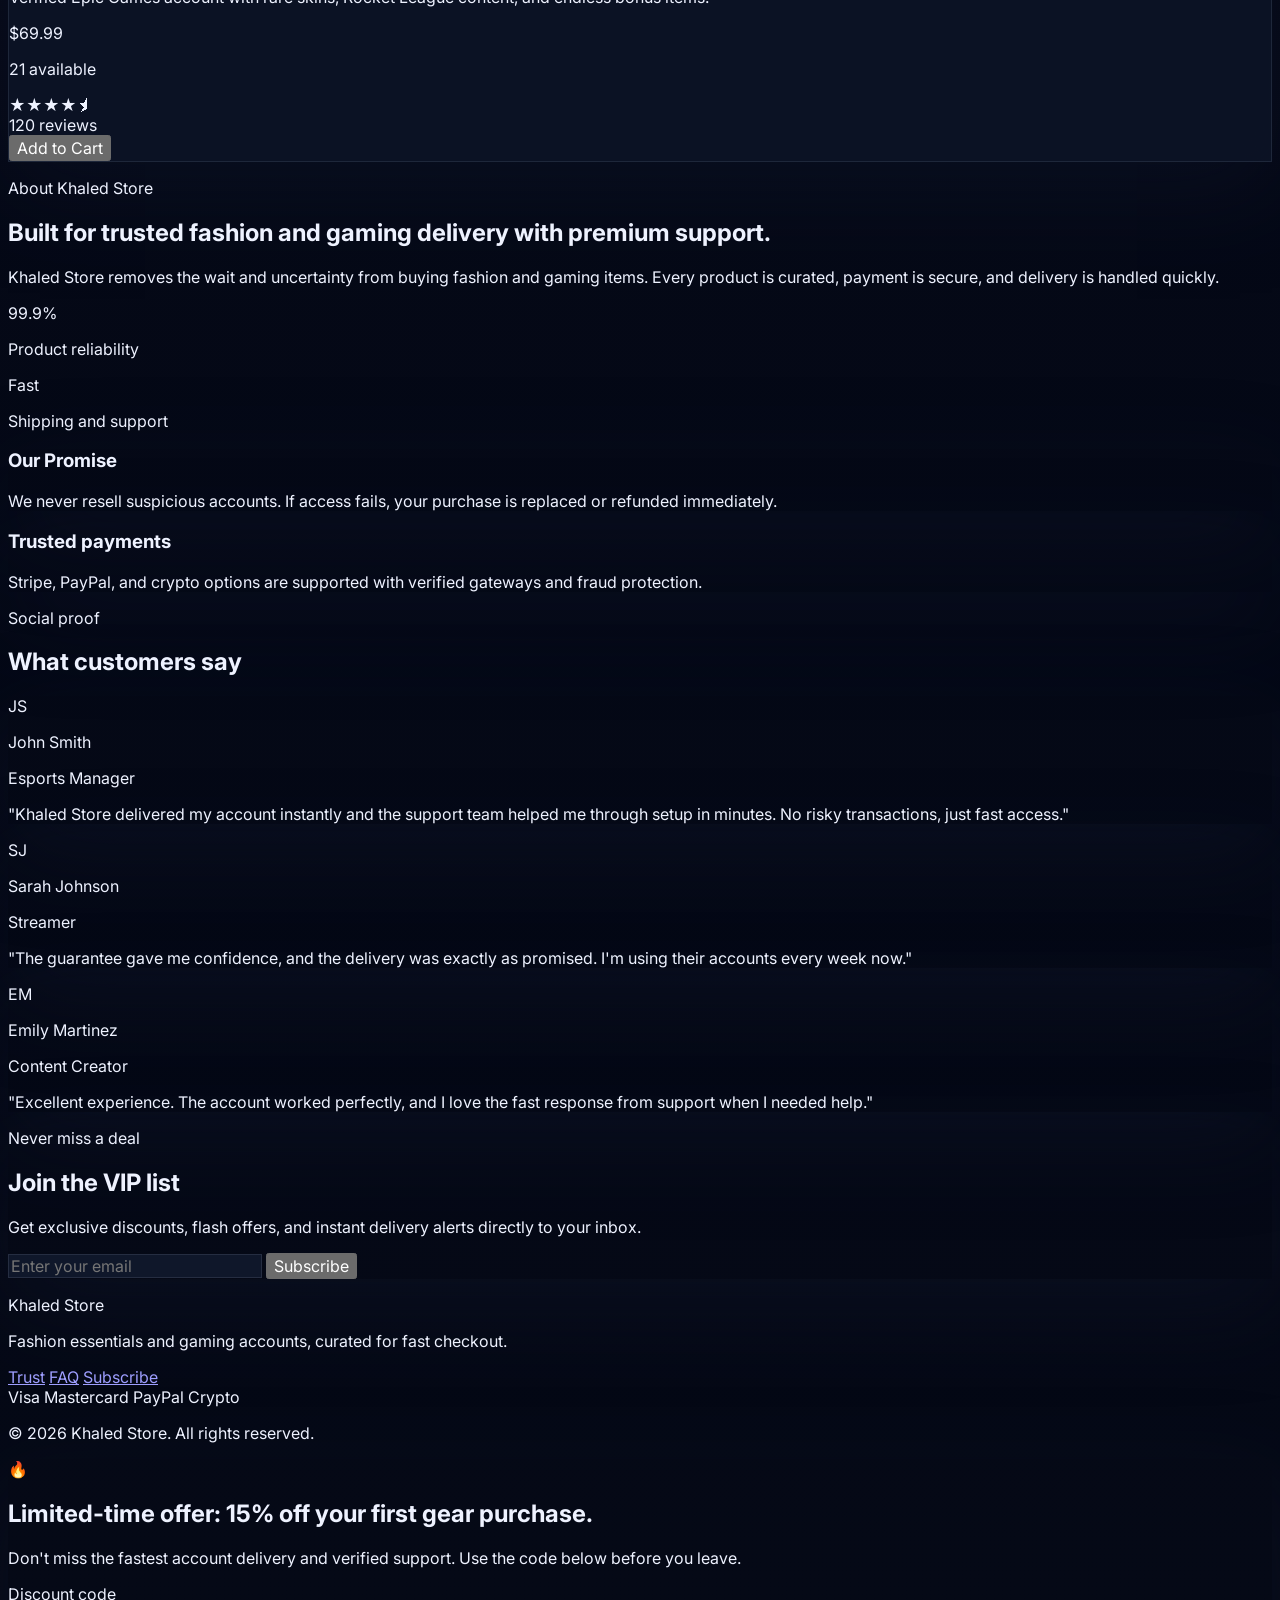
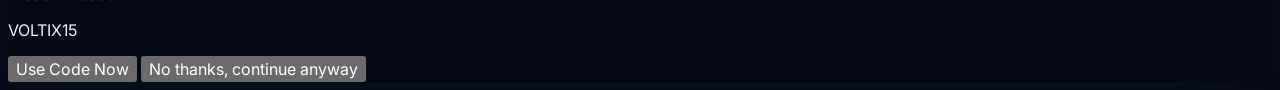
==== commit 8f282f08: "Replace 'Pulse Lane' with 'Khaled Store' in index.html (brand update)" ====
--- a/index.html
+++ b/index.html
@@ -6,7 +6,7 @@
     <meta name="viewport" content="width=device-width, initial-scale=1.0">
     <title>Khaled Store | Fashion & Gaming Marketplace</title>
     <meta name="description"
-        content="Pulse Lane is a modern products page for fashion and gaming items. Discover premium clothing, digital accounts, and exclusive style drops.">
+        content="Khaled Store is a modern products page for fashion and gaming items. Discover premium clothing, digital accounts, and exclusive style drops.">
     <link href="https://fonts.googleapis.com/css2?family=Inter:wght@400;600;800&display=swap" rel="stylesheet">
     <link href="https://cdnjs.cloudflare.com/ajax/libs/font-awesome/6.0.0/css/all.min.css" rel="stylesheet">
     <script src="https://cdn.tailwindcss.com"></script>
@@ -17,8 +17,8 @@
     <header class="sticky top-0 z-40 bg-slate-900 border-b border-slate-800">
         <div class="max-w-7xl mx-auto px-4 sm:px-6 lg:px-8">
             <div class="flex items-center justify-between h-16">
-                <a href="index.html" class="text-sky-300 font-extrabold text-2xl tracking-wider">PULSE <span
-                        class="text-white">LANE</span></a>
+                <a href="index.html" class="text-sky-300 font-extrabold text-2xl tracking-wider">Khaled <span
+                        class="text-white">Store</span></a>
                 <nav class="hidden md:flex items-center gap-8 text-sm font-medium text-gray-300">
                     <a href="#products" class="hover:text-yellow-400 transition">Products</a>
                     <a href="#trust" class="hover:text-yellow-400 transition">Trust</a>
@@ -543,12 +543,12 @@
             <div class="max-w-7xl mx-auto px-4 sm:px-6 lg:px-8">
                 <div class="grid gap-10 lg:grid-cols-2 items-center">
                     <div>
-                        <p class="text-sm uppercase tracking-[0.35em] text-amber-300 font-semibold">About Pulse Lane
+                        <p class="text-sm uppercase tracking-[0.35em] text-amber-300 font-semibold">About Khaled Store
                         </p>
                         <h2 class="mt-3 text-4xl font-extrabold text-white">Built for trusted fashion and gaming
                             delivery with premium
                             support.</h2>
-                        <p class="mt-6 text-gray-300 body-text leading-8">Pulse Lane removes the wait and uncertainty
+                        <p class="mt-6 text-gray-300 body-text leading-8">Khaled Store removes the wait and uncertainty
                             from buying fashion and gaming items. Every product is curated, payment is secure, and
                             delivery is
                             handled quickly.</p>
@@ -594,7 +594,7 @@
                                 <p class="text-sm text-gray-400">Esports Manager</p>
                             </div>
                         </div>
-                        <p class="text-gray-300 body-text">"Pulse Lane delivered my account instantly and the support
+                        <p class="text-gray-300 body-text">"Khaled Store delivered my account instantly and the support
                             team helped me through setup in minutes. No risky transactions, just fast access."</p>
                     </article>
                     <article class="rounded-[2rem] bg-slate-950/95 border border-slate-800 p-8 shadow-soft">
@@ -645,7 +645,7 @@
         <div class="max-w-7xl mx-auto px-4 sm:px-6 lg:px-8 text-center">
             <div class="flex flex-col items-center gap-4 sm:flex-row sm:justify-between sm:text-left">
                 <div>
-                    <p class="text-lg font-bold text-white">Pulse Lane</p>
+                    <p class="text-lg font-bold text-white">Khaled Store</p>
                     <p class="text-gray-400 text-sm">Fashion essentials and gaming accounts, curated for fast checkout.
                     </p>
                 </div>
@@ -661,7 +661,7 @@
                 <span>PayPal</span>
                 <span>Crypto</span>
             </div>
-            <p class="mt-8 text-gray-600 text-xs">&copy; 2026 Pulse Lane. All rights reserved.</p>
+            <p class="mt-8 text-gray-600 text-xs">&copy; 2026 Khaled Store. All rights reserved.</p>
         </div>
     </footer>
     <div id="exitIntentModal" class="fixed inset-0 hidden items-center justify-center dialog-backdrop px-4 py-6 z-50">
